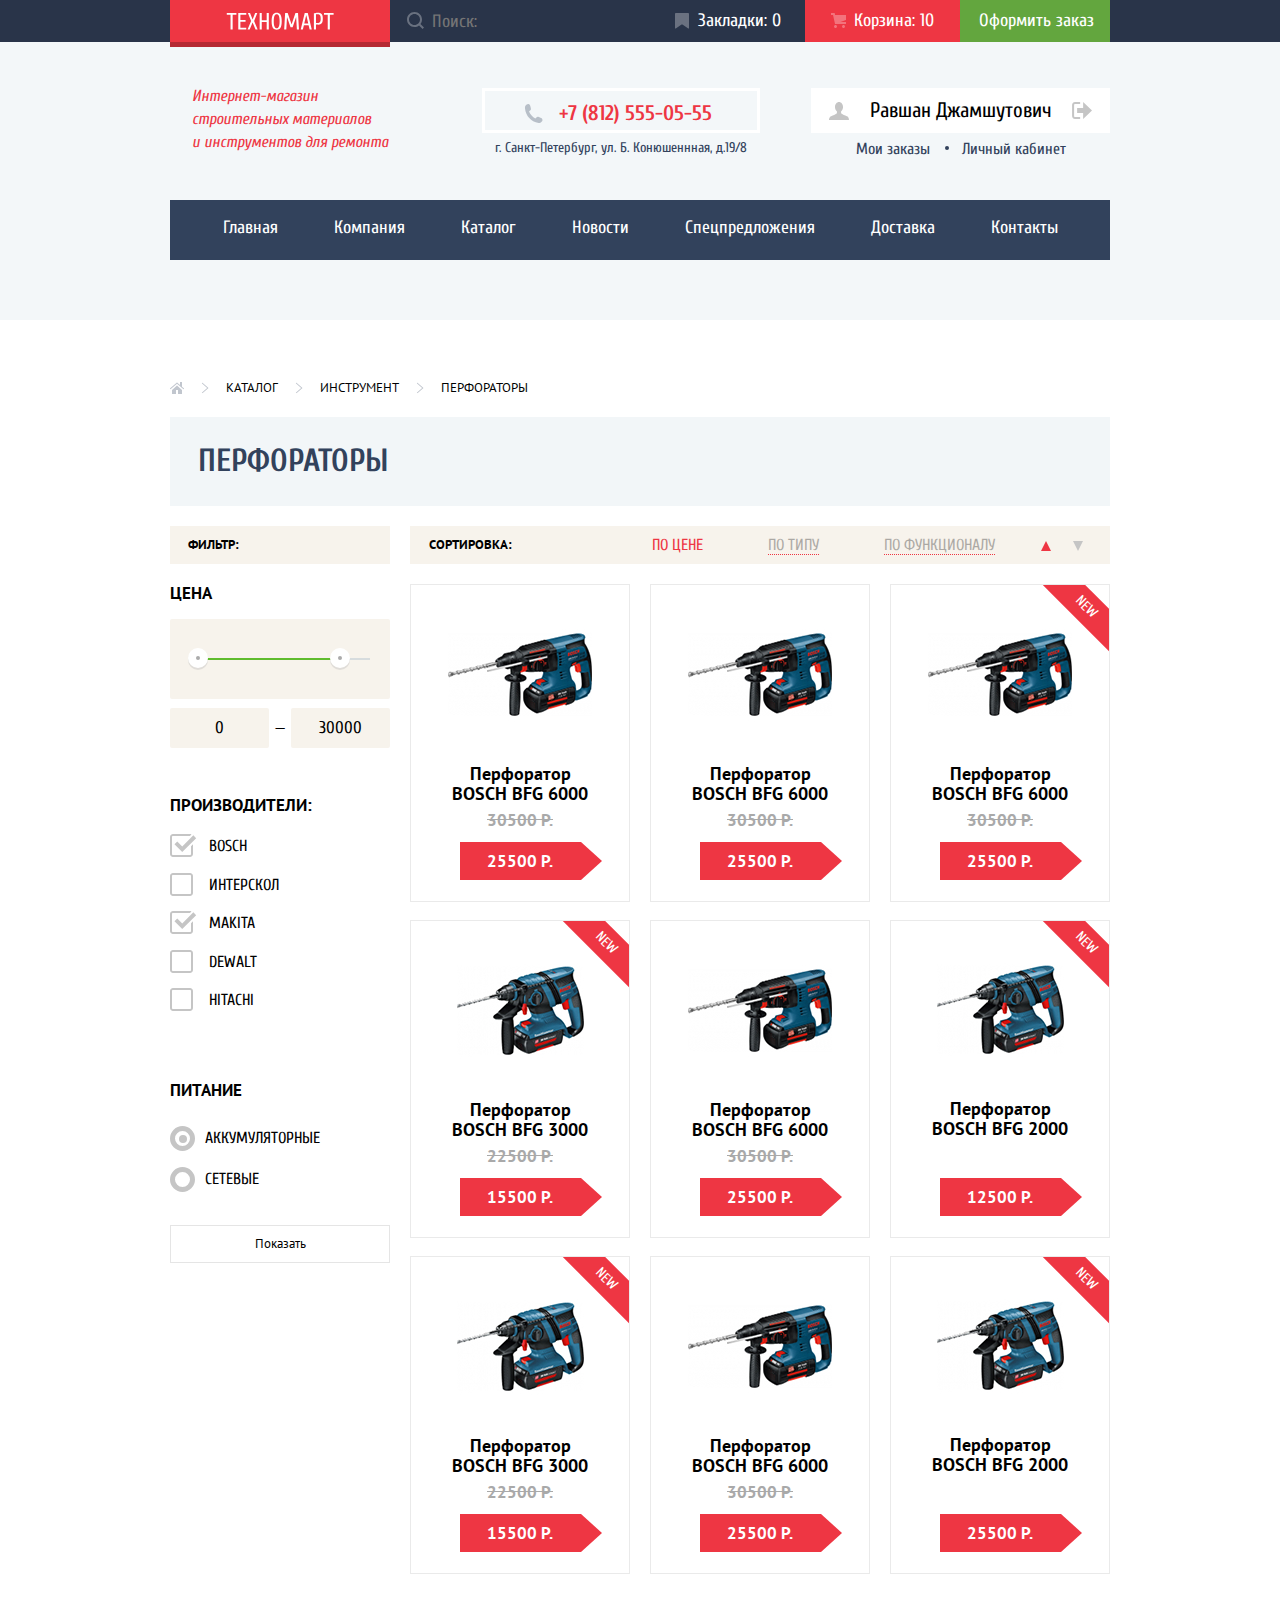
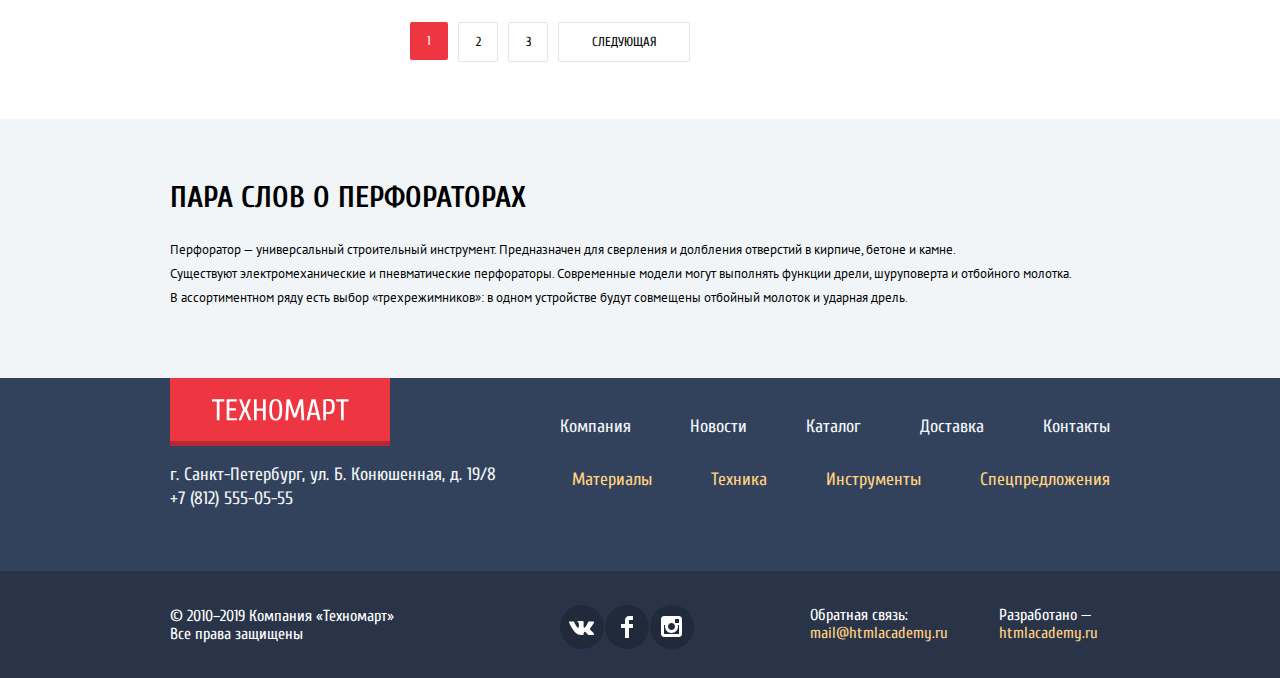
==== catalog.html @ 087ec5ac "added catalog page modals and fixed typoghraphy" ====
<!DOCTYPE html>
<html class="page" lang="ru">

<head>
  <meta charset="utf-8">
  <meta name="viewport" content="width=device-width, initial-scale=1">
  <title>HTML Academy: Техномарт</title>
  <link href="https://fonts.googleapis.com/css2?family=Cuprum:wght@400;700&family=PT+Sans:wght@400;700&display=swap"
    rel="stylesheet">
  <link rel="stylesheet" href="css/normalize.css">
  <link rel="stylesheet" href="css/style.css">
</head>

<body class="page-body">
  <header class="header">
    <div class="header-purchase-bar">
      <div class="container header-menu">
        <h2 class="visually-hidden">Меню покупки</h2>
        <a class="logo header-logo" href="index.html">
          <img class="header-logo-icon" src="img/logo-technomart.svg" width="108" height="18" alt="Логотип">
        </a>
        <form class="search">
          <label for="search-input"> </label>
          <input class="search-input" id="search-input" type="text" placeholder="Поиск:">
          <div class="search-icon">
            <svg width="17" height="17" viewBox="0 0 17 17" fill="none" xmlns="http://www.w3.org/2000/svg">
              <path fill-rule="evenodd" clip-rule="evenodd"
                d="M13.458 12.044L17 15.586L15.586 17L12.044 13.458C10.782 14.421 9.21 15 7.5 15C3.35786 15 0 11.6421 0 7.5C0 3.35786 3.35786 0 7.5 0C11.6421 0 15 3.35786 15 7.5C15.0001 9.14309 14.4581 10.7403 13.458 12.044ZM7.5 2C4.467 2 2 4.467 2 7.5C2.00331 10.5362 4.4638 12.9967 7.5 13C10.532 13 13 10.532 13 7.5C13 4.467 10.532 2 7.5 2Z"
                fill="white" />
            </svg>
          </div>
        </form>
        <ul class="purchase-list">
          <li>
            <a class="button purchase-item favs-button" href="">Закладки: 0</a>
          </li>
          <li>
            <a class="button purchase-item cart-button cart-button-full" href="">Корзина: 10</a>
          </li>
          <li>
            <a class="button purchase-item checkout-button" href="">Оформить заказ</a>
          </li>
        </ul>
      </div>
    </div>
    <div class="container">
      <div class="header-user-menu">
        <p class="header-shop-info">Интернет-магазин строительных материалов и&nbsp;инструментов для ремонта</p>
        <div class="header-contacts">
          <h2 class="visually-hidden">Контакты</h2>
          <a class="button header-phone" href="tel:+78125550555">+7 (812) 555-05-55</a>
          <p class="header-address">г. Санкт-Петербург, ул. Б. Конюшеннная, д.19/8</p>
        </div>
        <div class="user user-in">
          <h2 class="visually-hidden">Личный кабинет</h2>
          <ul class="user-сontrol-panel">
            <li>
              <a class="button user-control-panel-item username" href="">
                <svg class="user-icon" width="20" height="18" viewBox="0 0 20 18" fill="none"
                  xmlns="http://www.w3.org/2000/svg">
                  <path
                    d="M17.881 14.166C15.737 13.431 13.625 12.5 12.674 11.776C12.017 11.275 11.904 10.158 12.157 9.361C13.275 8.458 14.021 6.884 14.021 5.083C14.021 2.276 12.221 0 10 0C7.77902 0 5.97901 2.276 5.97901 5.083C5.97901 6.884 6.72501 8.457 7.84201 9.36C8.09501 10.158 7.98302 11.275 7.32502 11.776C6.37502 12.5 4.26201 13.43 2.11801 14.166C-0.0259852 14.902 1.48343e-05 18 1.48343e-05 18H20C20 18 20.025 14.901 17.881 14.166Z"
                    fill="#C5C5C5" />
                </svg>
                <span>Равшан Джамшутович</span>
              </a>
            </li>
            <li>
              <a class="button user-control-panel-item sign-out-button" href="">
                <svg width="20" height="17" viewBox="0 0 20 17" fill="none" xmlns="http://www.w3.org/2000/svg">
                  <path d="M20 8.5L11.125 0V6H5.125V11H11.125V17L20 8.5Z" fill="#C5C5C5" />
                  <path
                    d="M2.10591 13.952V3.048C2.12391 2.672 2.27691 1.991 3.11591 1.991H8.14291V0H3.11591C0.937914 0 0.111914 1.81 0.0869141 3.027V13.973C0.111914 15.189 0.937914 17 3.11591 17H8.14291V15.01H3.11591C2.27691 15.01 2.12391 14.327 2.10591 13.952Z"
                    fill="#C5C5C5" />
                </svg>
                <span class="visually-hidden">Выйти</span></a>
            </li>
          </ul>
          <ul class="user-nav-list">
            <li class="user-nav-item">
              <a class="button" href="">Мои заказы</a>
            </li>
            <li class="user-nav-item">
              <a class="button" href="">Личный кабинет</a>
            </li>
          </ul>
        </div>
      </div>
      <nav class="nav">
        <h2 class="visually-hidden">Навигация по сайту</h2>
        <ul class="site-nav-list">
          <li>
            <a class="button site-nav-item" href="">Главная</a>
          </li>
          <li>
            <a class="button site-nav-item" href="">Компания</a>
          </li>
          <li>
            <a class="button site-nav-item" href="catalog.html">Каталог</a>
          </li>
          <li>
            <a class="button site-nav-item" href="">Новости</a>
          </li>
          <li>
            <a class="button site-nav-item" href="">Спецпредложения</a>
          </li>
          <li>
            <a class="button site-nav-item" href="">Доставка</a>
          </li>
          <li>
            <a class="button site-nav-item" href="">Контакты</a>
          </li>
        </ul>
      </nav>
    </div>
  </header>
  <main>
    <div class="container catalog-page">
      <ul class="breadcrumbs-list">
        <li class="breadcrumbs-item ">
          <a class="button home-button" href="index.html"><span class="visually-hidden">На главную</span></a>
        </li>
        <li class="breadcrumbs-item">
          <a class="button" href="">Каталог</a>
        </li>
        <li class="breadcrumbs-item">
          <a class="button" href="">Инструмент</a>
        </li>
        <li class="breadcrumbs-item">
          <a class="button" href="">Перфораторы</a>
        </li>
      </ul>
      <div class="heading-box">
        <h1>Перфораторы</h1>
      </div>
      <div class="catalog-container">
        <form class="options filters" action="https://echo.htmlacademy.ru/">
          <h2>Фильтр:</h2>
          <fieldset class="price-filter">
            <legend class="filter-heading">Цена</legend>
            <div class="price-list">
              <div class="price-range">
                <div class="price-scale">
                  <div class="price-scale-bar"></div>
                </div>
                <div class="price-toggle price-min-toggle" tabindex="0"></div>
                <div class="price-toggle price-max-toggle" tabindex="0"></div>
              </div>
              <div class="price-number">
                <input class="price-input" type="text" id="min-price" value="0">
                <label for="min-price"></label>
              </div>
              <span>—</span>
              <div class="price-number">
                <input class="price-input" type="text" id="max-price" value="30000">
                <label for="max-price"></label>
              </div>
            </div>
          </fieldset>
          <fieldset class="brand-filter">
            <legend class="filter-heading">Производители:</legend>
            <ul class="brand-list">
              <li class="brand-item">
                <input class="visually-hidden brand-input" type="checkbox" id="bosch" checked>
                <label for="bosch">Bosch</label>
              </li>
              <li class="brand-item">
                <input class="visually-hidden brand-input" type="checkbox" id="interskol">
                <label for="interskol">Интерскол</label>
              </li>
              <li class="brand-item">
                <input class="visually-hidden brand-input" type="checkbox" id="makita" checked>
                <label for="makita">Makita</label>
              </li>
              <li class="brand-item">
                <input class="visually-hidden brand-input" type="checkbox" id="dewalt">
                <label for="dewalt">Dewalt</label>
              </li>
              <li class="brand-item">
                <input class="visually-hidden brand-input" type="checkbox" id="hitachi">
                <label for="hitachi">Hitachi</label>
              </li>
            </ul>
          </fieldset>
          <fieldset class="power-filter">
            <legend class="filter-heading">Питание</legend>
            <ul class="power-list">
              <li class="power-item">
                <input class="visually-hidden power-input" type="radio" name="power" id="accumulator" checked>
                <label for="accumulator">Аккумуляторные</label>
              </li>
              <li class="power-item">
                <input type="radio" class="visually-hidden power-input" type="radio" name="power" id="net">
                <label for="net">Сетевые</label>
              </li>
            </ul>
          </fieldset>
          <input class="button show-button" type="submit" value="Показать"></button>
        </form>
        <form class="options sorting" action="">
          <h2>Сортировка:</h2>
          <fieldset class="sorting-type">
            <ul class="sorting-type-list">
              <li class="sorting-type-item">
                <input class="visually-hidden sorting-type-input" type="radio" name="sorting-type" id="for-price"
                  checked>
                <label class="sorting-type-label" for="for-price"><span>По цене</span></label>
              </li>
              <li class="sorting-type-item">
                <input class="visually-hidden sorting-type-input" type="radio" name="sorting-type" id="for-type">
                <label class="sorting-type-label" for="for-type"><span>По типу</span></label>
              </li>
              <li class="sorting-type-item">
                <input class="visually-hidden sorting-type-input" type="radio" name="sorting-type" id="for-function">
                <label class="sorting-type-label" for="for-function"><span>По функционалу</span></label>
              </li>
            </ul>
          </fieldset>
          <fieldset class="sorting-range">
            <ul class="sorting-range-list">
              <li class="sorting-range-item">
                <input class="visually-hidden sorting-range-input" type="radio" name="sorting-range" id="ascending"
                  checked>
                <label class="sorting-range-label sorting-range-up" for="ascending"><span class="visually-hidden">По
                    возрастанию</span></label>
              </li>
              <li class="sorting-range-item">
                <input class="visually-hidden sorting-range-input" type="radio" name="sorting-range" id="descending">
                <label class="sorting-range-label sorting-range-down" for="descending"><span class="visually-hidden">По
                    убыванию</span></label>
              </li>
            </ul>
          </fieldset>
        </form>
        <section class="goods">
          <ul class="goods-list col-3">
            <li class="goods-item">
              <img class="good-image" src="img/6000.jpg" width="144" height="128" alt="Перфоратор BOSCH BFG 6000">
              <div class="goods-purchase-options">
                <button class="button purchase-button buy-button">Купить</button>
                <button class="button purchase-button to-favs-button">В закладки</button>
              </div>
              <h3>Перфоратор BOSCH BFG 6000</h3>
              <p class="old-price"> 30500 р. </p>
              <p class="actual-price">25500 р.</p>
            </li>
            <li class="goods-item">
              <img class="good-image" src="img/6000.jpg" width="144" height="128" alt="Перфоратор BOSCH BFG 6000">
              <div class="goods-purchase-options">
                <button class="button purchase-button buy-button">Купить</button>
                <button class="button purchase-button to-favs-button">В закладки</button>
              </div>
              <h3>Перфоратор BOSCH BFG 6000</h3>
              <p class="old-price"> 30500 р. </p>
              <p class="actual-price">25500 р.</p>
            </li>
            <li class="goods-item new">
              <img class="good-image" src="img/6000.jpg" width="144" height="128" alt="Перфоратор BOSCH BFG 6000">
              <div class="goods-purchase-options">
                <button class="button purchase-button buy-button">Купить</button>
                <button class="button purchase-button to-favs-button">В закладки</button>
              </div>
              <h3>Перфоратор BOSCH BFG 6000</h3>
              <p class="old-price"> 30500 р. </p>
              <p class="actual-price">25500 р.</p>
            </li>
            <li class="goods-item new">
              <img class="good-image" src="img/3000.jpg" width="127" height="112" alt="Перфоратор BOSCH BFG 3000">
              <div class="goods-purchase-options">
                <button class="button purchase-button buy-button">Купить</button>
                <button class="button purchase-button to-favs-button">В закладки</button>
              </div>
              <h3>Перфоратор BOSCH BFG 3000</h3>
              <p class="old-price"> 22500 р. </p>
              <p class="actual-price">15500 р.</p>
            </li>
            <li class="goods-item">
              <img class="good-image" src="img/6000.jpg" width="144" height="128" alt="Перфоратор BOSCH BFG 6000">
              <div class="goods-purchase-options">
                <button class="button purchase-button buy-button">Купить</button>
                <button class="button purchase-button to-favs-button">В закладки</button>
              </div>
              <h3>Перфоратор BOSCH BFG 6000</h3>
              <p class="old-price"> 30500 р. </p>
              <p class="actual-price">25500 р.</p>
            </li>
            <li class="goods-item new">
              <img class="good-image" src="img/2000.jpg" width="127" height="112" alt="Перфоратор BOSCH BFG 2000">
              <div class="goods-purchase-options">
                <button class="button purchase-button buy-button">Купить</button>
                <button class="button purchase-button to-favs-button">В закладки</button>
              </div>
              <h3>Перфоратор BOSCH BFG 2000</h3>
              <p class="actual-price">12500 р.</p>
            </li>
            <li class="goods-item new">
              <img class="good-image" src="img/3000.jpg" width="127" height="112" alt="Перфоратор BOSCH BFG 3000">
              <div class="goods-purchase-options">
                <button class="button purchase-button buy-button">Купить</button>
                <button class="button purchase-button to-favs-button">В закладки</button>
              </div>
              <h3>Перфоратор BOSCH BFG 3000</h3>
              <p class="old-price"> 22500 р. </p>
              <p class="actual-price">15500 р.</p>
            </li>
            <li class="goods-item">
              <img class="good-image" src="img/6000.jpg" width="144" height="128" alt="Перфоратор BOSCH BFG 6000">
              <div class="goods-purchase-options">
                <button class="button purchase-button buy-button">Купить</button>
                <button class="button purchase-button to-favs-button">В закладки</button>
              </div>
              <h3>Перфоратор BOSCH BFG 6000</h3>
              <p class="old-price"> 30500 р. </p>
              <p class="actual-price">25500 р.</p>
            </li>
            <li class="goods-item new">
              <img class="good-image" src="img/2000.jpg" width="127" height="112" alt="Перфоратор BOSCH BFG 2000">
              <div class="goods-purchase-options">
                <button class="button purchase-button buy-button">Купить</button>
                <button class="button purchase-button to-favs-button">В закладки</button>
              </div>
              <h3>Перфоратор BOSCH BFG 2000</h3>
              <p class="actual-price">25500 р.</p>
            </li>
          </ul>
        </section>
        <div class="pagination">
          <a class="button pagination-item pagination-item-current" href="catalog.html"> 1 </a>
          <a class="button pagination-item" href=""> 2 </a>
          <a class="button pagination-item" href=""> 3 </a>
          <a class="button pagination-item" href=""> Cледующая </a>
        </div>
      </div>
    </div>
    <article class="perforators-info-container">
      <div class="container perforators-info">
        <h2 class="section-heading">ПАРА СЛОВ О ПЕРФОРАТОРАХ</h2>
        <div class="perforators-info-text-container">
          <p class="section-text">Перфоратор — универсальный строительный инструмент. Предназначен для сверления и
            долбления отверстий в кирпиче, бетоне и камне.</p>
          <p class="section-text">Существуют электромеханические и пневматические перфораторы. Современные модели
            могут выполнять функции дрели, шуруповерта и отбойного молотка. </p>
          <p class="section-text"> В ассортиментном ряду есть выбор «трехрежимников»: в одном устройстве будут совмещены
            отбойный молоток и ударная дрель.</p>
        </div>
      </div>
    </article>
  </main>
  <footer class="footer">
    <div class="container footer-menu">
      <div class="footer-menu-row">
        <a class="logo footer-logo" href="index.html">
          <img class="footer-logo-icon" src="img/logo-technomart.svg" width="138" height="23" alt="Логотип">
        </a>
        <h2 class="visually-hidden">Навигация по сайту</h2>
        <ul class="footer-nav-list footer-site-nav-list">
          <li>
            <a class="button footer-nav-item footer-site-nav-item" href="">Компания</a>
          </li>
          <li>
            <a class="button footer-nav-item footer-site-nav-item" href="">Новости</a>
          </li>
          <li>
            <a class="button footer-nav-item footer-site-nav-item" href="catalog.html">Каталог</a>
          </li>
          <li>
            <a class="button footer-nav-item footer-site-nav-item" href="">Доставка</a>
          </li>
          <li>
            <a class="button footer-nav-item footer-site-nav-item" href="">Контакты</a>
          </li>
        </ul>
      </div>
      <div class="footer-menu-row">
        <div class="footer-contacts">
          <p>г. Санкт-Петербург, ул. Б. Конюшенная, д. 19/8 </p>
          <p>+7 (812) 555-05-55</p>
        </div>
        <h2 class="visually-hidden">Навигация по товарам и услугам</h2>
        <ul class="footer-nav-list footer-goods-nav-list">
          <li>
            <a class="button footer-nav-item footer-goods-nav-item" href="">Материалы</a>
          </li>
          <li>
            <a class="button footer-nav-item footer-goods-nav-item" href="">Техника</a>
          </li>
          <li>
            <a class="button footer-nav-item footer-goods-nav-item" href="">Инструменты</a>
          </li>
          <li>
            <a class="button footer-nav-item footer-goods-nav-item" href="">Спецпредложения</a>
          </li>
        </ul>
      </div>
    </div>
    <div class="footer-bar">
      <div class="container col-3">
        <h2 class="visually-hidden">Ссылки на соц. сети и разработчика</h2>
        <h3 class="visually-hidden">Копирайт</h3>
        <p class="copyright-rights">© 2010–2019 Компания «Техномарт» Все права защищены</p>
        <h3 class="visually-hidden">Социальные сети</h3>
        <ul class="footer-socials-list">
          <li>
            <a class="button footer-socials-item vk" href=""><span class="visually-hidden">ВКонтакте</span></a>
          </li>
          <li>
            <a class="button footer-socials-item fb" href=""><span class="visually-hidden">Фейсбук</span></a>
          </li>
          <li>
            <a class="button footer-socials-item ig" href=""><span class="visually-hidden">Инстаграм</span></a>
          </li>
        </ul>
        <h2 class="visually-hidden">Информация о разработчике</h2>
        <ul class="developer-list">
          <li class="developer-item developer-mail">
            <h3>Обратная связь:</h3>
            <a href="mailto:mail@htmlacademy.ru">mail@htmlacademy.ru</a>
          </li>
          <li class="developer-item developer-site">
            <h3>Разработано —</h3>
            <a href="htmlacademy.ru">htmlacademy.ru</a>
          </li>
        </ul>
      </div>
    </div>
  </footer>
  <section class="modal modal-cart">
    <p>Товар добавлен в корзину!</p>
    <div class="modal-buttons">
      <a class="button modal-cart-button modal-checkout-button" href="">Оформить заказ</a>
      <a class="button modal-cart-button modal-continue-button" href="">Продолжить покупки</a>
    </div>
    <button class="close-button"><span class="visually-hidden">Закрыть</span></button>
  </section>
</body>

</html>
---- css/style.css ----
:root {
  --basic-black: #000000;
  --basic-white: #ffffff;
  --special-white: #f1f5f7;
  --extra-light-white: #f3f7f9;
  --light-yellow: #ffd180;
  --basic-grey: #a9a9a9;
  --dark-grey: #32425c;
  --basic-orange: #ee3643;
  --basic-background: #f1f5f7;
  --transparent-light-yellow: rgba(255, 209, 128, 0.5);
  --transparent-white: rgba(255, 255, 255, 0.3);
  --extra-transparent-white: rgba(255, 255, 255, 0.5);
  --transparent-black: rgba(0, 0, 0, 0.25);
  --extra-transparent-black: rgba(0, 0, 0, 0.5);
}

body {
  margin: 0;
  padding: 0;
  font-family: "Cuprum", sans-serif;
}

a {
  text-decoration: none;
}

img {
  max-width: 100%;
  height: auto;
}

.button {
  font: inherit;
  color: inherit;
}

.section-heading {
  font-size: 30px;
  line-height: 30px;
  margin: 0;
  padding: 0;
  text-transform: uppercase;
}

.section-text {
  font-family: "PT Sans", sans-serif;
  font-size: 13px;
  line-height: 24px;
  color: var(--basic-black);
  margin: 0;
  padding: 0;
}

.visually-hidden {
  position: absolute !important;
  clip: rect(1px 1px 1px 1px);
  /* IE6, IE7 */
  clip: rect(1px, 1px, 1px, 1px);
  padding: 0 !important;
  border: 0 !important;
  height: 1px !important;
  width: 1px !important;
  overflow: hidden;
}

.page {
  height: 100%;
}

.page-body {
  min-height: 100%;
  display: grid;
  grid-template-rows: auto 1fr auto;
}

.container {
  width: 940px;
  margin: 0 auto;
}

.col-3 {
  display: grid;
  grid-template-columns: 1fr 1fr 1fr;
  column-gap: 20px;
}

.goods .col-3 {
  row-gap: 18px;
}

.goods-nav .col-3 {
  row-gap: 20px;
}

.col-4 {
  display: grid;
  grid-template-columns: repeat(4, 1fr);
  column-gap: 20px;
  row-gap: 20px;
}

.more-details-button {
  background: #ee3643;
  font-size: 14px;
  line-height: 18px;
  color: var(--basic-white);
  display: block;
  width: 192px;
  height: 38px;
  text-align: center;
  padding: 11px 0 9px 0;
  box-sizing: border-box;
  text-transform: uppercase;
}

.more-details-button:hover {
  background: #ca2c37;
}

.more-details-button:active {
  background: #ba2732;
}

.header {
  background: #F3F7F9;
  display: grid;
  grid-template-rows: auto auto 1fr;
  height: 320px;
  margin-bottom: 59px;
}

.header-purchase-bar {
  background: #293449;
  height: 42px;
  margin-bottom: 46px;
}

.header-menu {
  display: flex;
  justify-content: flex-start;
  align-items: flex-start;
  height: 100%;
}

.logo {
  background: #ee3643;
  position: relative;
  margin: 0;
  padding: 0;
  width: 220px;
  display: flex;
  justify-content: center;
  align-items: center;
}

.logo::after {
  content: "";
  position: absolute;
  width: 220px;
  height: 5px;
  top: 100%;
  left: 0;
  background: #ee3643;
  box-shadow: inset 0px -5px 0px rgba(0, 0, 0, 0.24);
}

.logo:active {
  background: #ba2732;
}

.header-logo {
  height: 100%;  
}

.search {
  height: 100%;
  flex-grow: 1;
  display: flex;
  justify-content: flex-start;
  align-items: center;
  position: relative;
}

.search-input {
  width: 100%;
  height: 100%;
  border: none;
  background: transparent;
  margin: 0;
  padding: 0 0 0 42px;
  font-size: 18px;
  line-height: 24px;
  color: var(--basic-white);
}

.search-icon {
  position: absolute;
  top: 12px;
  left: 17px;
}

.search-icon path {
  opacity: 0.3;
}

.search-input:hover + .search-icon path {
  opacity: 1;
}

.search-input:focus {
  outline: none;
  background-color: var(--basic-white);
  color: var(--basic-black);
}

.search-input:focus + .search-icon path {
  opacity: 1;
  fill: #ee3643;
  filter: drop-shadow(0px 4px 4px rgba(0, 0, 0, 0.25));
}

.purchase-list {
  margin: 0;
  padding: 0;
  list-style: none;
  display: flex;
  justify-content: flex-start;
  align-items: flex-start;
  flex-wrap: wrap;
}

.purchase-item {
  font-size: 18px;
  line-height: 24px;
  color: var(--basic-white);
  display: block;
}

.favs-button {
  position: relative;
  padding: 9px 24px 9px 43px;
}

.favs-button::before {
  content: "";
  position: absolute;
  top: 13px;
  left: 20px;
  width: 14px;
  height: 16px;
  background-image: url("../img/icon-bookmark.svg");
  opacity: 0.3;
}

.cart-button {
  position: relative;
  padding: 9px 26px 9px 49px;
}

.cart-button-full {
  background-color: #ee3643;
}

.cart-button::before {
  content: "";
  position: absolute;
  top: 13px;
  left: 26px;
  width: 15px;
  height: 15px;
  background-image: url("../img/icon-cart.svg");
  opacity: 0.3;
}

.checkout-button {
  background: #63a63e;
  padding: 9px 16px 9px 19px;
}

.favs-button:hover::before,
.cart-button:hover::before {
  opacity: 1;
}

.purchase-item:active {
  color: var(--extra-transparent-white);
  background: #161D29;
}

.favs-button:active::before,
.cart-button:active::before {
  opacity: 0.3;
}

.checkout-button:active {
  background: #63A63E;
}

.header-user-menu {
  display: flex;
  justify-content: flex-end;
  align-items: flex-start;
  flex-wrap: wrap;
  margin-bottom: 40px;
}

.header-shop-info {
  font-style: italic;
  font-size: 16px;
  line-height: 23px;
  color: var(--basic-orange);
  width: 197px;
  margin: -3.5px 93px 0 0;
  padding: 0;
}

.header-phone {
  background: transparent;
  border: 3px solid #ffffff;
  box-sizing: border-box;
  font-weight: bold;
  font-size: 21px;
  line-height: 30px;
  color: var(--basic-orange);  
  height: 45px;
  padding: 7px 45px 8px 74px;
  display: block;
  margin-bottom: 3px;
  position: relative;
}

.header-phone::before {
  content: "";
  position: absolute;
  top: 13px;
  left: 39px;
  width: 19px;
  height: 19px;
  background-image: url("../img/icon-phone.svg")
}

.header-address {
  font-size: 14px;
  line-height: 24px;
  color: var(--dark-grey);
  text-align: center;
  margin: 0;
  padding: 0;
}

.user {
  margin-left: 69px;
  display: flex;
  flex-direction: column;
  justify-content: flex-start;
  align-items: center;
}

.login-list {
  margin: 0;
  padding: 0;
  list-style: none;
  display: flex;
  justify-content: flex-end;
  align-items: flex-start;
  flex-wrap: wrap;
}

.login-list li {
  margin-right: 10px;
}

.login-list li:last-child {
  margin-right: 0;
}

.login-item {
  background-color: var(--basic-white);
  font-size: 21px;
  line-height: 21px;
  color: var(--basic-black);
  height: 45px;
  display: flex; 
  justify-content: center;
  align-items: center;
}

.login-item:hover {
  color: #ee3643;
}

.login-item:active {
  color: #c5c5c5;
}

.sign-in-button {
  width: 121px;
}

.sign-in-button span {
  margin-left: 6px;
}

.sign-in-button:hover path {
  fill: #3D546F;
}

.sign-in-button:active path {
  fill: #C5C5C5;
}

.join-button {
  width: 150px;
}

.user-in {
  margin-left: 51px;
}

.user-сontrol-panel {
  list-style: none;
  margin: 0 0 7px;
  padding: 0;
  width: 299px;
  height: 45px;
  background-color: var(--basic-white);
  display: flex;
  justify-content: center;
  align-items: center;
  flex-wrap: wrap;
}

.user-control-panel-item {
  font-size: 21px;
  line-height: 21px;
  color: var(--basic-black);
  display: flex;
  justify-content: center;
  align-items: center;
  flex-wrap: wrap;
}

.user-control-panel-item:active {
  color: #c5c5c5;
}

.username span {
  margin-left: 21px;
}

.username:hover path {
  fill: #3D546F;
}

.username:active path {
  fill: #C5C5C5;
}

.sign-out-button {
  margin-left: 20px;
}

.sign-out-button:hover path {
  fill: #3D546F;
}

.sign-out-button:active path {
  fill: #C5C5C5;
}

.user-nav-list {
  margin: 0;
  padding: 0;
  list-style: none;
  display: flex;
  justify-content: center;
  align-items: center;
  flex-wrap: wrap;
}

.user-nav-item {
  font-size: 16px;
  line-height: 18px;
  color: var(--dark-grey);
  position: relative;
}

.user-nav-item {
  padding: 0 15px 0 17px; 
}

.user-nav-item:first-child {
  padding-left: 0;
}

.user-nav-item:last-child {
  padding-right: 0;
}

.user-nav-item + .user-nav-item::after {
  content: "";
  position: absolute;
  width: 4px;
  height: 4px;
  top: 6px;
  left: 0px;
  background: linear-gradient(0deg, #32425C, #32425C), #FFFFFF;
  border-radius: 50%;
}

.user-nav-item + .user-nav-item:hover::after {
  background: #EE3643;
}

.user-nav-item + .user-nav-item:active::after {
  background: #c5c5c5;
}

.user-nav-item:hover {
  color: #ee3643;
}

.user-nav-item:active {
  color: #c5c5c5;
}

.site-nav-list {
  list-style: none;
  background: #32425c;
  display: flex;
  justify-content: center;
  align-items: flex-start;  
  flex-wrap: wrap;
  margin: 0;
  padding: 0;
}

.site-nav-item {
  font-size: 18px;
  line-height: 24px;
  color: var(--basic-white);
  display: block;
  padding: 16px 28px 20px 28px;  
}

.site-nav-item:hover {
  background: #293449;
}

.site-nav-item:active {
  background: #1d2739;
  color: var(--extra-transparent-white);
}

.goods-nav {
  margin-bottom: 59px;
}

.goods-nav-list {
  margin: 0;
  padding: 0;
  list-style: none;
}

.goods-nav-item {
  font-size: 14px;
  line-height: 18px;
  color: var(--basic-white);
  width: 300px;
  height: 123px;
  position: relative;
}

.goods-nav-item h3 {
  font-weight: bold;
  font-size: 24px;
  line-height: 30px;
  margin: 0;
  padding: 0;
  position: absolute;
  top: 20px;
  left: 22px;
}

.goods-nav-more-details {
  background-color: var(--transparent-white);
  font-size: 14px;
  line-height: 18px;
  color: var(--basic-white);
  display: block;
  position: absolute;
  bottom: 22px;
  left: 22px;
  width: 135px;
  text-align: center;
  padding: 10px 0;
  text-transform: uppercase;
}

.goods-nav-more-details:hover {
  background-color: rgba(197, 197, 197, 0.3);
}

.goods-nav-more-details:active {
  background: rgba(169, 169, 169, 0.3);
}

.materials-item {
  background: #ffbf47;
  position: relative;
}

.materials-item::after {
  content: "";
  position: absolute;
  top: 31px;
  right: 43px;
  width: 44px;
  height: 65px;
  background-image: url("../img/materials.svg")
}

.tools-item {
  background: #3bbce3;
}

.tools-item::after {
  content: "";
  position: absolute;
  top: 34px;
  right: 31px;
  width: 75px;
  height: 61px;
  background-image: url("../img/tools.svg")
}

.tech-item {
  background: #dc91d8;
}

.tech-item::after {
  content: "";
  position: absolute;
  top: 31px;
  right: 31px;
  width: 78px;
  height: 62px;
  background-image: url("../img/tech.svg")
}

.sales-item {
  background: #8ed78f;
}

.sales-item::after {
  content: "";
  position: absolute;
  top: 26px;
  right: 45px;
  width: 59px;
  height: 72px;
  background-image: url("../img/sales.svg")
}

.shipping-item {
  background: #ffc047;
}

.shipping-item::after {
  content: "";
  position: absolute;
  top: 32px;
  right: 31px;
  width: 78px;
  height: 63px;
  background-image: url("../img/shipping.svg")
}

.special-offers {
  grid-row: 2 / 4;
  grid-column: 1 / 3;
  display: grid;
  grid-template-columns: 3fr 2fr 3fr;
  grid-template-rows: 104px 1fr 65px;
  position: relative;
}

.special-offers-slider {
  list-style: none;
  margin: 0;
  padding: 0;
  grid-column: 1 / 4;
  grid-row: 1 / 4;
}

.special-offers-button {
  background-image: url("../img/slider-control.svg");
  background-color: transparent;
  border: none;
  position: absolute;
  width: 21px;
  height: 39px;
}

.special-offers-button-back {
  grid-column: 1 / 2;
  grid-row: 2 / 3;
  top: 19px;
  left: 25px;
}

.special-offers-button-next {
  grid-column: 3 / 4;
  grid-row: 2 / 3;
  top: 18px;
  right: 21px;
  transform: rotate(180deg);
}

.open-catalog-button {
  grid-column: 1 / 2;
  grid-row: 3 / 4;
  position: absolute;
  left: 24px;
}

.slider-indicators-list {
  grid-column: 2 / 4;
  grid-row: 3 / 4;
  display: flex;
  justify-content: flex-start;
  align-items: flex-start;
  margin: 19px 0 0 55px;
  padding: 0;
  list-style: none;
}

.slider-indicator + .slider-indicator {
  margin-left: 10px;
}

.slider-indicator-input + label {
  position: relative;
  display: block;
  cursor: pointer;
  user-select: none;
  padding-left: 10px;
}

.slider-indicator-input + label::before {
  content: "";
  position: absolute;
  width: 10px;
  height: 10px;
  top: 0;
  left: 0;
  background-color: var(--basic-white);
  border-radius: 50%;
}

.slider-indicator-input:checked + label::after {
  content: "";
  position: absolute;
  width: 6px;
  height: 6px;
  top: 2px;
  left: 2px;
  background-color: #EE3643;
  border-radius: 50%;
}

.special-offers-slide {
  display: none;
}

.special-offers-slide-current {
  display: grid;
  grid-template-columns: repeat(2, 1fr);
  grid-template-rows: 104px 1fr;
}

.special-offer-title {
  grid-column: 1 / 2;
  grid-row: 1 / 2;
  z-index: 2;
  padding: 23px 0 0 24px;
}

.special-offer-title h4 {
  font-weight: bold;
  font-size: 36px;
  line-height: 36px;
  color: var(--basic-white);
  margin: 0 0 5px;
  padding: 0;
  text-transform: uppercase;
}

.special-offer-title p {
  font-size: 18px;
  line-height: 24px;
  color: var(--basic-white);
  margin: 0;
  padding: 0;
}

.special-offer-image {
  grid-column: 1 / 3;
  grid-row: 1 / 3;
}

.goods {
  margin-bottom: 70px;
}

.catalog-container .goods {
  margin-bottom: 28px;
}

.heading-box {
  background: #f9f5f0;
  display: flex;
  justify-content: space-between;
  align-items: center;
  height: 89px;
  padding: 0 14px 0 28px;
  margin-bottom: 20px;
  color: var(--dark-grey);
  text-transform: uppercase;
}

.brands .heading-box {
  padding-right: 19px;
}

.catalog-page .heading-box {
  background: #F2F6F8;
}

.goods-list {
  margin: 0;
  padding: 0;
  list-style: none;
}

.goods-item {
  width: 220px;
  height: 318px;
  display: flex;
  flex-direction: column;
  justify-content: flex-start;
  align-items: center;
  background: #ffffff;
  border: 1px solid #eaeaea;
  box-sizing: border-box;
  font-family: "PT Sans", sans-serif;
  font-weight: bold;
  position: relative;
}

.good-image {
  margin: auto;
}

.goods-item h3 {
  font-size: 18px;
  line-height: 20px;
  color: var(--basic-black);
  margin: 0;
  padding: 0;
  text-align: center;
  width: 157px;
}

.old-price {
  font-size: 17px;
  line-height: 18px;
  color: var(--basic-grey);
  text-decoration: line-through;
  margin: 7px 0 0;
  padding: 0;
  text-transform: uppercase;
}

.actual-price {
  background: #ee3643;
  font-size: 17px;
  line-height: 18px;
  color: var(--basic-white);
  width: 121px;
  height: 38px;  
  text-align: center;
  margin: 39px 0 21px; 
  padding: 10px 0;
  box-sizing: border-box;
  position: relative;
  text-transform: uppercase;
}

.actual-price::after {
  content: "";
  position: absolute;
  top: 0;
  left: 121px;
  border: 19px solid transparent;
  border-left: 21px solid #ee3643;
}

.old-price + .actual-price {
  margin-top: 13px;
}

.goods-purchase-options {
  margin-top: 38px;
  margin-bottom: auto;
  padding: 0;
  list-style: none;
  display: none;
}

.new {
  position: relative;
  overflow: hidden;
}

.new::after {
  content: "new";
  position: absolute;
  width: 100px;
  height: 30px;
  top: 7px;
  right: -27px;
  font-size: 14px;
  line-height: 18px;
  display: flex;
  justify-content: center;
  align-items: center;
  text-transform: uppercase;  
  transform: rotate(45deg);
  color: var(--basic-white);
  font-family: "Cuprum", sans-serif;
  font-weight: normal;
  background: #EE3643;
}

.goods-item:hover .good-image {
  display: none;
}

.goods-item:hover {
  filter: drop-shadow(0px 4px 20px rgba(0, 0, 0, 0.15));
}

.goods-item:hover .goods-purchase-options {
  display: flex;
  flex-direction: column;
  justify-content: flex-start;
  align-items: center;
}

.purchase-button {
  width: 135px;
  height: 38px;
  font-size: 14px;
  line-height: 18px;
  cursor: pointer;
  text-transform: uppercase;
  border-radius: 2px;
}

.buy-button {
  background: #63a63e;
  box-shadow: inset 0px -3px 0px #367315;
  color: var(--basic-white);
  margin-bottom: 10px;
  border: none;
}

.buy-button:hover {
  background: #5fbb2d;
}

.buy-button:active {
  outline: none;
  background: #518534;
}

.to-favs-button {
  background: #ffffff;
  border: 3px solid #63A63E;
  box-sizing: border-box;
  border-radius: 2px;
  border-color: #5fbb2d;
  color: var(--dark-grey);
}

.to-favs-button:hover {
  border: 3px solid #32425c;
}

.to-favs-button:active {
  outline: none;
  opacity: 0.5;
}

.brands {
  margin-bottom: 70px;
}

.brands-list {
  margin: 0;
  padding: 0;
  list-style: none;
}

.brands-item {
  background: #ffffff;
  border: 1px solid #eaeaea;
  box-sizing: border-box;
  width: 220px;
  height: 145px;
}

.brands-item:hover {
  filter: drop-shadow(0px 4px 20px rgba(0, 0, 0, 0.15));
}

.brands-item:active {
  opacity: 0.5;
  filter: drop-shadow(0px 4px 20px rgba(0, 0, 0, 0.15));
}

.brands-item a {
  display: flex;
  justify-content: center;
  align-items: center;
  width: 100%;
  height: 100%;
}

.brands-image {
  margin: auto;
}

.services {
  background: #f1f5f7;
  margin-bottom: 70px;
  display: flex;
}

.services-container .section-heading {
  display: flex;
  flex-direction: column;
  justify-content: flex-start;
  align-items: flex-start;
  color: var(--basic-black);
  margin: 64px 0 25px;
}

.services-container .section-text {
  margin-bottom: 21px;
  width: 400px;  
}

.services-list-container {
  display: grid;
  grid-template-columns: 1fr 2fr;
  column-gap: 20px;
}

.services-list {
  margin: 49px 0 99px 0;
  padding: 0;
  list-style: none;
  display: flex;
  flex-direction: column;
  justify-content: flex-start;
  align-items: flex-start;
  position: relative;
}

.services-list::after {
  content: "";
  position: absolute;
  width: 10px;
  height: 279px;
  top: -49px;
  left: 230px;
  background-image: url("../img/service-line.png")
}

.services-item {
  font-weight: bold;
  font-size: 21px;
  line-height: 30px;
  color: var(--basic-white);
  background: #32425c;
  box-shadow: 0px 1px 0px #293449, inset 0px 1px 0px #405069;
  border: none;
  display: block;
  width: 240px;
  height: 61px;
  text-align: left;
  padding: 13.5px 0 17.5px 22px;
  box-sizing: border-box;
}

.services-item:hover {
  background: #293449;
  box-shadow: 0px 1px 0px #293449,
  inset 0px 1px 0px #405069;
  cursor: pointer;
}

.services-item-current {
  background: #ffffff;
  box-shadow: 0px 1px 0px #ffffff;
  color: #32425c;
}

.services-item-current:hover {
  background: #ffffff;
  box-shadow: 0px 1px 0px #ffffff;
  cursor: default;
}

.services-info-list {
  list-style: none;
  margin: 0;
  padding: 0;
}

.services-info-item {
  display: flex;
  flex-direction: column;
  justify-content: flex-start;
  align-items: flex-start;
  position: relative;
}

.services-info-item .section-heading {
  margin: 46px 0 30px;
  padding: 0;
  color: #32425C;
}

.services-info-item .section-text {
  margin: 0;
  padding: 0;
  width: 300px;
}

.services-info-item::after {
  content: "";
  position: absolute;
  width: 468px;
  height: 261px;
  top: 68px;
  right: 0;
  background-image: url("../img/shipping.png")
}

.shop-info-container {
  display: grid;
  grid-template-columns: 1fr 1fr;
  column-gap: 20px;
  margin-bottom: 70px;
}

.shop-info {
  display: flex;
  flex-direction: column;
  justify-content: flex-start;
  align-items: flex-start;
  position: relative;
}

.shop-info .section-heading {
  color: var(--basic-black);
  margin-bottom: 24px;
}

.shop-info-text-container {
  margin-bottom: 1px;
}

.shop-info-text-container .section-text + .section-text {
  margin-top: 30px;
}

.shipping-partners-list {
  margin: 0 0 20px;
  padding: 0;
  list-style: none;
}

.shipping-partners-item {
  font-size: 18px;
  line-height: 24px;
  color: var(--basic-black);
  padding-left: 37px;
  margin-bottom: 12px;
  position: relative; 
}

.shipping-partners-item:last-child {
  margin-bottom: 0;
}

.shipping-partners-item::before {
  content: "";
  position: absolute;
  width: 25px;
  height: 2px;
  top: 12px;
  left: 0;
  background-image: url("../img/line-marker.svg");
  background-repeat: no-repeat;
}

.shop-info .more-details-button {
width: 220px;
}

.contacts {
  justify-self: end;
  display: flex;
  flex-direction: column;
  justify-content: flex-start;
  align-items: flex-start;
}

.contacts .section-heading {
  color: var(--basic-black);
  margin-bottom: 24px;
}

.contacts .section-text {
  width: 180px;
  margin-bottom: 32px;
}

.map {
  width: 300px;
  height: 158px;
  margin-bottom: 25px;
}

.contacts .more-details-button {
  width: 100%;
}

.footer {
  background: #32425c;
  height: 300px;
  display: grid;
  grid-template-rows: 1fr 107px;
}

.footer-menu-row {
  display: flex;
  justify-content: space-between;
  align-content: flex-start;  
}

.footer-menu-row + .footer-menu-row {
  margin-top: 22px;
}

.footer-logo {
  height: 63px;
}

.footer-contacts p {
  font-size: 18px;
  line-height: 24px;
  color: var(--special-white);
  margin: 0;
  padding: 0;
}

.footer-nav-list {
  margin: 0;
  padding: 0;
  list-style: none;
  display: flex;
  justify-content: flex-end;
  align-items: flex-start;
  flex-wrap: wrap; 
}

.footer-site-nav-list {
  margin-top: 37px;
}

.footer-goods-nav-list {
  margin-top: 5px;
}

.footer-nav-item {
  margin-left: 59px;
  font-size: 18px;
  line-height: 24px;
  display: block;
}

.footer-site-nav-item {
  color: var(--special-white);
}

.footer-goods-nav-item {
  color: var(--light-yellow);
}

.footer-nav-item:hover {
  text-decoration: underline;
}

.footer-site-nav-item:active {
  color: var(--extra-transparent-white);
  text-decoration: none;
}

.footer-goods-nav-item:active {
  color: var(--transparent-light-yellow);
  text-decoration: none;
}

.footer-bar {
  background: #293449;
  color: var(--basic-white);
}

.footer-bar .col-3 {
  height: 107px;
}

.copyright-rights {
  margin: 0;
  padding: 0;
  width: 227px;
  font-size: 16px;
  line-height: 18px;
  align-self: center;
}

.footer-socials-list {
  margin: 34px 0 0 70px;
  padding: 0;
  list-style: none;
  display: flex;
  justify-content: flex-start;
  align-items: flex-start;
  flex-wrap: wrap;
}

.footer-socials-item {
  background: #212a3a;
  margin-right: 1px;
  display: block;
  width: 44px;
  height: 44px;
  border-radius: 50%;
  position: relative;
}

.vk::after {
  content: "";
  position: absolute;
  width: 26px;
  height: 15px;
  top: 15px;
  left: 9px;
  background-image: url("../img/icon-vk.svg");
  background-repeat: no-repeat;
}

.fb::after {
  content: "";
  position: absolute;
  width: 12px;
  height: 22px;
  top: 11px;
  left: 16px;
  background-image: url("../img/icon-fb.svg");
  background-repeat: no-repeat;
}

.ig::after {
  content: "";
  position: absolute;
  width: 21px;
  height: 21px;
  top: 11px;
  left: 11px;
  background-image: url("../img/icon-ig.svg");
  background-repeat: no-repeat;
}

.footer-socials-item:hover,
.footer-socials-item:active {
  background: #ee3643;
}

.developer-list {
  margin: 0;
  padding: 0;
  list-style: none;
  align-self: center;
  display: flex;
  justify-content: flex-start;
  align-items: flex-start;
  flex-wrap: wrap;
}

.developer-mail {
  margin-right: 51px;
}

.developer-item h3 {
  font-weight: normal;
  font-size: 16px;
  line-height: 18px;
  color: var(--basic-white);
  margin: 0;
  padding: 0;
}

.developer-item a {
  font-size: 16px;
  line-height: 18px;
  color: var(--light-yellow);
}

.developer-item a:hover {
  text-decoration: underline;
}

.developer-item a:active {
  text-decoration: none;
  color: #ba2732;
}

/* catalog */

.breadcrumbs-list {
  margin: 0 0 20px;
  padding: 0;
  list-style: none;
  display: flex;
  justify-content: flex-start;
  align-items: flex-start;
  flex-wrap: wrap;
}

.breadcrumbs-item {
  font-family: "PT Sans", sans-serif;
  font-size: 13px;
  line-height: 18px;
  color: var(--basic-black);
  padding: 0 17px 0 25px;
  position: relative;
  text-transform: uppercase;
}

.breadcrumbs-item:first-child {
  padding: 0 31px 0 0;
}

.breadcrumbs-item:last-child {
  padding-right: 0;
}

.breadcrumbs-item + .breadcrumbs-item::before {
  content: "";
  position: absolute;
  width: 8px;
  height: 12px;
  top: 3px;
  left: 0;
  background-image: url("../img/icon-right-small.svg")
}

.home-button {
  display: block;
  position: relative;
}

.home-button::before {
  content: "";
  position: absolute;
  width: 14px;
  height: 12px;
  top: 3px;
  left: 0;
  background-image: url("../img/icon-home.svg")
}

.catalog-container {
  display: grid;
  grid-template-columns: 220px 1fr;
  grid-template-rows: 38px 1fr 38px;
  column-gap: 20px;
  row-gap: 20px;
  margin-bottom: 59px;
}

.filters {
  grid-column: 1 / 2;
  grid-row: 1 / -1;
  display: flex;
  flex-direction: column;
}

.options h2 {
  font-family: "PT Sans", sans-serif;
  font-size: 13px;
  line-height: 18px;
  color: var(--basic-black);
  margin: 0;
  padding: 0;
  text-transform: uppercase;
}

.filters h2 {
  background-color: #f7f3ec;
  height: 38px;
  padding: 10px 0 10px 18px;
  margin-bottom: 14.15px;
  box-sizing: border-box;
}

.filters fieldset {
  border: none;
  margin: 0;
  padding: 0;
}

.filter-heading {
  font-family: "PT Sans", sans-serif;
  font-weight: bold;
  font-size: 17px;
  line-height: 30px;
  color: var(--basic-black);
  text-transform: uppercase;
}

.filters .price-filter {
  padding-bottom: 26px;
  margin-bottom: 16px;
}

.price-filter .filter-heading {
  margin-bottom: 10.85px;
}

.price-list {
  margin: 0;
  padding: 0;
  list-style: none;
  display: flex;
  flex-wrap: wrap;
  justify-content: space-between;
  align-items: center;
  width: 100%;
}

.price-range {
  width: 100%;
  height: 80px;
  background: #F7F3EC;
  margin-bottom: 9px;
  padding: 39px 20px;
  box-sizing: border-box;
  border-radius: 2px;
  position: relative;
}

.price-scale {
  width: 180px;
  height: 2px;
  background: #D7DCDE;
}

.price-scale-bar {
  width: 152px;
  height: 2px;
  background: #5FBB2D;
}

.price-toggle {
  width: 20px;
  height: 20px;
  background: #FFFFFF;
  box-shadow: 0 2px rgba(171, 171, 171, 0.3);
  border-radius: 50%;
  position: absolute;
  top: 29px;
  display: flex;
  justify-content: center;
  align-items: center;
  cursor: pointer;
}

.price-toggle::before {
  content: "";
  position: absolute;
  width: 4px;
  height: 4px;
  border-radius: 50%;
  background: #ABABAB;
}

.price-min-toggle {
  left: 18px;
}

.price-max-toggle {
  left: 160px;
}

.price-input {
  width: 95px;
  height: 38px;
  font-size: 17px;
  line-height: 18px;
  text-align: center;
  border: none;
  border-radius: 2px;
  background: #F7F3EC;
}

.price-list span {
  font-size: 16px;
  line-height: 18px;
}

.filters .brand-filter {
  display: flex;
  flex-direction: column;
  justify-content: flex-start;
  align-items: flex-start;
  padding-bottom: 28px;
  margin-bottom: 18px;
}

.brand-filter .filter-heading {
  margin-bottom: 17.5px;
}

.brand-list {
  margin: 0;
  padding: 0;
  list-style: none; 
}

.brand-item {
  margin-bottom: 20px;
  text-transform: uppercase;
}

.brand:last-of-type {
  margin-bottom: 0;
}

.brand-item label {
  position: relative;
  display: block;
  cursor: pointer;
  user-select: none;
  padding-left: 39px;
}

.brand-input + label::before {
  content: "";
  position: absolute;
  width: 23px;
  height: 23px;
  top: -3px;
  left: 0;
  background-image: url("../img/checkbox-off.svg")
}

.brand-input + label:hover::before {
  background-image: url("../img/checkbox-off-hover-disabled.svg");
}

.brand-input:disabled + label::before {
  background-image: url("../img/checkbox-off-hover-disabled.svg");
  opacity: 0.3;
}

.brand-input:checked + label::before {
  content: "";
  position: absolute;
  width: 27px;
  height: 23px;
  top: -3px;
  left: 0;
  background-image: url("../img/checkbox-on.svg")
}

.brand-input:disabled + label::before {
  background-image: url("../img/checkbox-on-hover-disabled.svg");
  opacity: 0.3;
}

.brand-input:checked + label:hover::before {
  background-image: url("../img/checkbox-on-hover-disabled.svg");
}

.filters .power-filter {
  display: flex;
  flex-direction: column;
  justify-content: flex-start;
  align-items: flex-start;
  padding-bottom: 3px;
  margin-bottom: 34.15px;
}

.power-filter .filter-heading {
  margin-bottom: 23.35px;
}

.power-list {
  margin: 0;
  padding: 0;
  list-style: none; 
}

.power-item {
  margin-bottom: 22.5px;
  text-transform: uppercase;
}

.power-item:last-of-type {
  margin-bottom: 0;
}

.power-item label {
  position: relative;
  display: block;
  cursor: pointer;
  user-select: none;
  padding-left: 35px;
}

.power-input + label::before {
  content: "";
  position: absolute;
  width: 25px;
  height: 25px;
  top: -3px;
  left: 0;
  border: 5px solid #C5C5C5;;
  border-radius: 50%;
  box-sizing: border-box;
}

.power-input + label:hover::before {
  border-color: #B5B5B5;
}

.power-input:disabled + label::before { 
  border-color: #B5B5B5;
  opacity: 0.3;
}

.power-input:checked + label::after {
  content: "";
  position: absolute;
  width: 8px;
  height: 8px;
  top: 6px;
  left: 9px;
  background-color: #C5C5C5;
  border-radius: 50%;
}

.power-input:checked + label:hover::after {
  background-color: #B5B5B5;
}

.power-input:disabled + label::after {
  background-color: #B5B5B5;
  opacity: 0.3;
}

.show-button {  
  width: 100%;
  height: 38px;
  background: #FFFFFF;
  border: 1px solid #E5E5E5;
  box-sizing: border-box;
  font-family: "PT Sans", sans-serif;
  font-size: 13px;
  line-height: 18px;
  color: var(--basic-black);
}

.sorting {
  grid-column: 2 / 3;
  grid-row: 1 / 2;
  width: 700px;
  height: 38px;
  display: flex;
  flex-wrap: wrap;
  justify-content: flex-start;
  align-items: center;  
  background-color: #f7f3ec;
  padding: 0 17px 0 19px;
  box-sizing: border-box;
}

.sorting fieldset {
  border: none;
  margin: 0;
  padding: 0;
}

.sorting .sorting-type {
  margin: 0 46px 0 140px;
}

.sorting-type-list {
  margin: 0; 
  padding: 0;  
  list-style: none;
  display: flex;
  flex-wrap: wrap;
  justify-content: flex-start;
  align-items: flex-start;
}

.sorting-type-item + .sorting-type-item {
  margin-left: 65px;
}

.sorting-type-label {
  position: relative;
  cursor: pointer;
  user-select: none;
  border-bottom: 1px dotted #EE3643;
  box-sizing: border-box;
  text-transform: uppercase;
}

.sorting-type-label span {
  color: #000000;
  opacity: 0.3;
  text-transform: uppercase;
}

.sorting-type-label:hover {
  border-bottom: 1px solid #EE3643;
}

.sorting-type-label:hover span {
  opacity: 1;
}

.sorting-type-input:checked + label {
  border: none;
} 

.sorting-type-input:checked + .sorting-type-label span {
  opacity: 1;
  color: #EE3643;
}

.sorting-range-list {
  margin: 0;
  padding: 0;
  list-style: none;
  display: flex;
  flex-wrap: wrap;
  justify-content: flex-start;
  align-items: flex-start;
}

.sorting-range-item + .sorting-range-item {
  margin-left: 21px;
}

.sorting-range-label {
  position: relative;
  display: block;
  cursor: pointer;
  user-select: none;
  padding-left: 11px;
}

.sorting-range-label::before {
  content: "";
  position: absolute;
  width: 0;
  height: 0;
  top: -4px;
  left: 0px;
  border-left: 5px solid transparent;
  border-right: 5px solid transparent;
  border-bottom: 10px solid #c5c5c5;
}

.sorting-range-down::before {
  transform: rotate(180deg);
}

.sorting-range-label:hover::before {
  border-bottom: 10px solid var(--basic-black);
}

.sorting-range-input:checked + .sorting-range-label::before {
  border-bottom: 10px solid #EE3643;
}

.pagination {
  margin: 0 0 59px;
  padding: 0;
  list-style: none;
  grid-row: 3 / 4;
  grid-column: 2 / 3;
  display: grid;
  grid-template-columns: repeat(4, min-content);
  column-gap: 10px;
}

.pagination-item {
  display: flex;
  justify-content: center;
  align-items: center;
  width: 38px;
  height: 38px;
  background: #ffffff;
  border: 1px solid #e5e5e5;
  border-radius: 2px;
  font-size: 13px;
  line-height: 18px;
  color: var(--basic-black);
  text-transform: uppercase;
}

.pagination-item:last-child {
  width: 130px;
}

.pagination-item:hover {
  border: 1px solid #c5c5c5;
}

.pagination-item:active {
  border: 1px solid #ee3643;
}

.pagination-item-current {
  border: none;
  background: #EE3643;
  color: var(--basic-white);
}

.pagination-item-current:hover {
  border: none;
}

.pagination-item-current:active {
  border: none;
}

.perforators-info-container {
  background: #F1F5F7;
}

.perforators-info {
  padding: 64px 0 68px 0;
}

.perforators-info .section-heading {
  color: var(--basic-black);
  margin-bottom: 25px;
}

.perforators-info-text-container {
  width: 907px;
}

.modal {
  position: fixed;
  top: 0;
  right: 0;
  left: 0;
  bottom: 0;
  width: 620px;
  margin: 0 auto;
  box-sizing: border-box;
  background-color: var(--basic-white);
  filter: drop-shadow(0px 4px 20px rgba(0, 0, 0, 0.15));
  display: flex;
  flex-wrap: wrap;
  justify-content: center;
  font-family: "Cuprum", sans-serif;
  display: none;
}

.modal::before {
  content: "";
  position: absolute;
  top: 0;
  left: 0;
  width: 100%;
  height: 7px;
  background-color: #EE3643;
}

.close-button {
  position: absolute;
  top: 18px;
  right: 11px;
  width: 21px;
  height: 21px;
  border: none;
  background-color: transparent;
  background-image: url("../img/icon-close.svg");
  cursor: pointer;
}

.modal-buttons {
  display: flex;
  flex-wrap: wrap;
  justify-content: center;
  align-items: center;
  width: 100%;
  padding: 37px 0;
  background-color: #F1F1F1;
  font-size: 14px;
  line-height: 18px;
}

.modal-write-us {
  top: auto;
  bottom: 352px;
}

.write-us-data {
  padding: 46px 80px 37px;
  display: flex;
  flex-wrap: wrap;
  justify-content: space-between;
  align-items: center;
}

.write-us-data p {
  display: flex;
  flex-direction: column;
  justify-content: flex-start;
  align-items: flex-start;
  padding: 0;
  margin: 0 0 13px;
}

.write-us-data p:last-child {
  margin-bottom: 0;
}

.write-us-label {
  font-size: 18px;
  line-height: 24px;
  margin-bottom: 11px;
}

.write-us-input {
  border: 2px solid #C5C5C5;
  box-sizing: border-box;
  border-radius: 2px;
  font-family: "PT Sans", sans-serif;
  font-size: 13px;
  line-height: 24px;
  padding-left: 12px;
}

.write-us-textinput {
  width: 220px;
  height: 38px;
}

.write-us-textarea {
  width: 460px;
  height: 114px;
}

.modal-buttons .modal-submit-button {
  width: 460px;
  height: 38px;
  color: var(--basic-white);
  display: flex;
  justify-content: center;
  align-items: center;
  background: #EE3643;
  border: none;
  text-transform: uppercase;
}

.modal-map {
  width: 943px;
  top: auto;
  bottom: 333px;
}

.modal-cart {
  top: 655px;
  bottom: auto;
}

.modal-cart p {
  margin: 0;
  padding: 73px 0 70px;
  width: 100%;
  display: flex;
  justify-content: center;
  align-items: center;
  font-weight: bold;
  font-size: 24px;
  line-height: 30px;
  position: relative;
}

.modal-cart p::before {
  content: "";
  position: absolute;
  top: 55px;
  left: 81px;
  width: 66px;
  height: 66px;
  background-image: url("../img/icon-mark.svg");
}

.modal-buttons .modal-cart-button {
  width: 192px;
  height: 38px;
  display: flex;
  justify-content: center;
  align-items: center;
  margin-right: 10px;
  border: none;
  text-transform: uppercase;
}

.modal-buttons .modal-cart-button:last-child {
  margin-right: 0;
}

.modal-checkout-button {
  color: var(--basic-white);
  background: #EE3643;
}

.modal-continue-button {
  color: var(--basic-black);
  background: #FFFFFF;
}
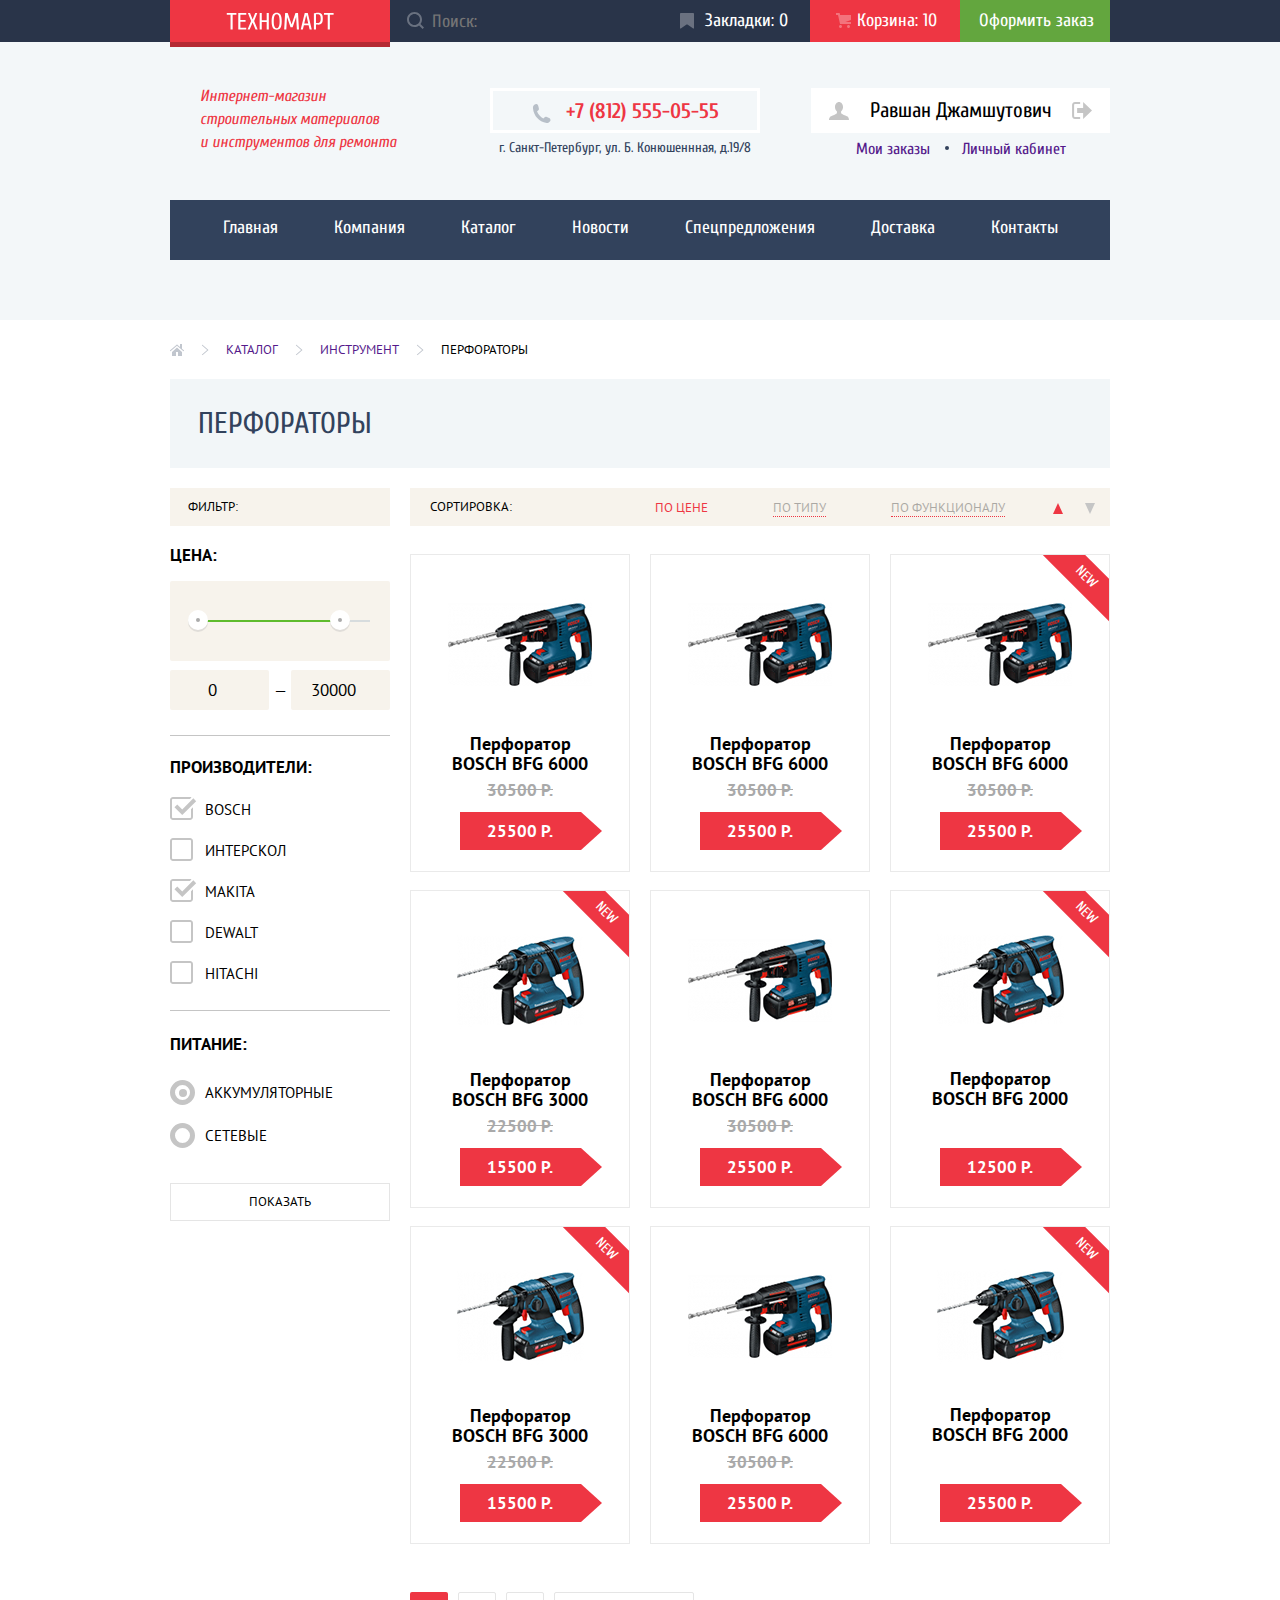
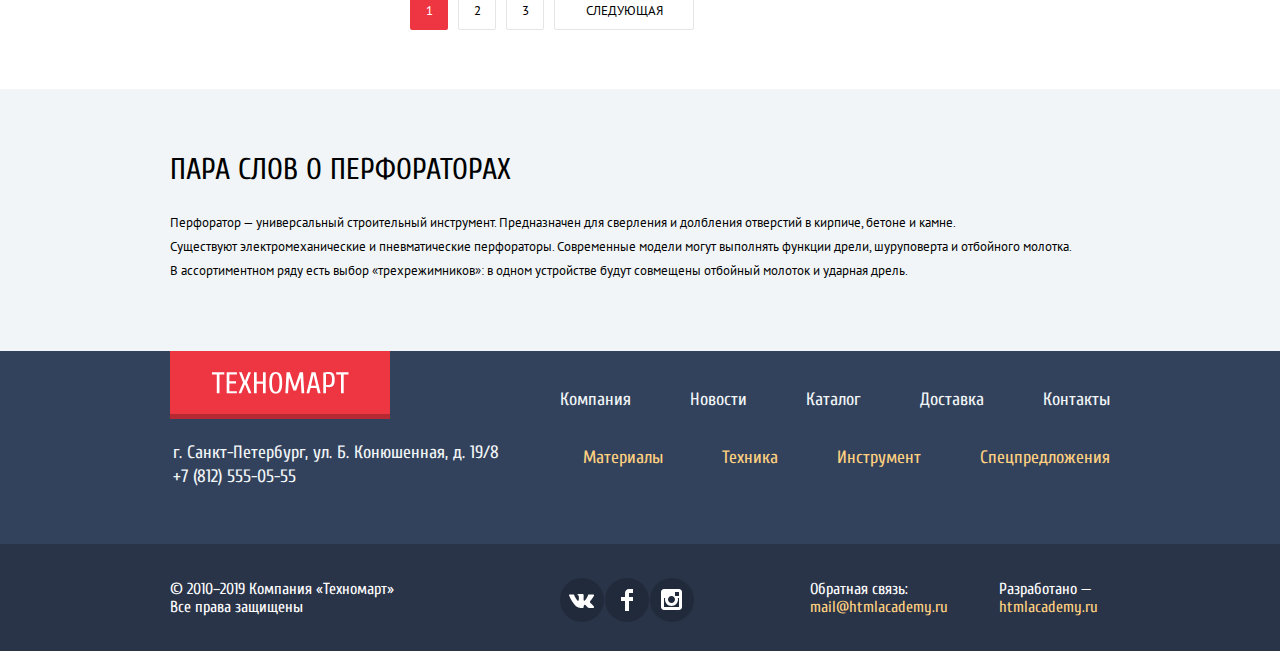
==== commit 753eabf8: "fixed decorations" ====
--- a/catalog.html
+++ b/catalog.html
@@ -5,7 +5,8 @@
   <meta charset="utf-8">
   <meta name="viewport" content="width=device-width, initial-scale=1">
   <title>HTML Academy: Техномарт</title>
-  <link href="https://fonts.googleapis.com/css2?family=Cuprum:wght@400;700&family=PT+Sans:wght@400;700&display=swap"
+  <link
+    href="https://fonts.googleapis.com/css2?family=Cuprum:ital,wght@0,400;0,700;1,400&family=PT+Sans:wght@400;700&display=swap"
     rel="stylesheet">
   <link rel="stylesheet" href="css/normalize.css">
   <link rel="stylesheet" href="css/style.css">
@@ -21,7 +22,7 @@
         </a>
         <form class="search">
           <label for="search-input"> </label>
-          <input class="search-input" id="search-input" type="text" placeholder="Поиск:">
+          <input class="search-input" id="search-input" type="search" placeholder="Поиск:">
           <div class="search-icon">
             <svg width="17" height="17" viewBox="0 0 17 17" fill="none" xmlns="http://www.w3.org/2000/svg">
               <path fill-rule="evenodd" clip-rule="evenodd"
@@ -32,13 +33,13 @@
         </form>
         <ul class="purchase-list">
           <li>
-            <a class="button purchase-item favs-button" href="">Закладки: 0</a>
-          </li>
-          <li>
-            <a class="button purchase-item cart-button cart-button-full" href="">Корзина: 10</a>
-          </li>
-          <li>
-            <a class="button purchase-item checkout-button" href="">Оформить заказ</a>
+            <a class="purchase-item favs-button" href="">Закладки: 0</a>
+          </li>
+          <li>
+            <a class="purchase-item cart-button cart-button-full" href="">Корзина: 10</a>
+          </li>
+          <li>
+            <a class="purchase-item checkout-button" href="">Оформить заказ</a>
           </li>
         </ul>
       </div>
@@ -48,14 +49,14 @@
         <p class="header-shop-info">Интернет-магазин строительных материалов и&nbsp;инструментов для ремонта</p>
         <div class="header-contacts">
           <h2 class="visually-hidden">Контакты</h2>
-          <a class="button header-phone" href="tel:+78125550555">+7 (812) 555-05-55</a>
+          <a class="header-phone" href="tel:+78125550555">+7 (812) 555-05-55</a>
           <p class="header-address">г. Санкт-Петербург, ул. Б. Конюшеннная, д.19/8</p>
         </div>
         <div class="user user-in">
           <h2 class="visually-hidden">Личный кабинет</h2>
           <ul class="user-сontrol-panel">
             <li>
-              <a class="button user-control-panel-item username" href="">
+              <a class="user-control-panel-item username" href="">
                 <svg class="user-icon" width="20" height="18" viewBox="0 0 20 18" fill="none"
                   xmlns="http://www.w3.org/2000/svg">
                   <path
@@ -66,7 +67,7 @@
               </a>
             </li>
             <li>
-              <a class="button user-control-panel-item sign-out-button" href="">
+              <a class="user-control-panel-item sign-out-button" href="">
                 <svg width="20" height="17" viewBox="0 0 20 17" fill="none" xmlns="http://www.w3.org/2000/svg">
                   <path d="M20 8.5L11.125 0V6H5.125V11H11.125V17L20 8.5Z" fill="#C5C5C5" />
                   <path
@@ -78,10 +79,10 @@
           </ul>
           <ul class="user-nav-list">
             <li class="user-nav-item">
-              <a class="button" href="">Мои заказы</a>
+              <a class="" href="">Мои заказы</a>
             </li>
             <li class="user-nav-item">
-              <a class="button" href="">Личный кабинет</a>
+              <a class="" href="">Личный кабинет</a>
             </li>
           </ul>
         </div>
@@ -90,257 +91,255 @@
         <h2 class="visually-hidden">Навигация по сайту</h2>
         <ul class="site-nav-list">
           <li>
-            <a class="button site-nav-item" href="">Главная</a>
-          </li>
-          <li>
-            <a class="button site-nav-item" href="">Компания</a>
-          </li>
-          <li>
-            <a class="button site-nav-item" href="catalog.html">Каталог</a>
-          </li>
-          <li>
-            <a class="button site-nav-item" href="">Новости</a>
-          </li>
-          <li>
-            <a class="button site-nav-item" href="">Спецпредложения</a>
-          </li>
-          <li>
-            <a class="button site-nav-item" href="">Доставка</a>
-          </li>
-          <li>
-            <a class="button site-nav-item" href="">Контакты</a>
+            <a class="site-nav-item" href="">Главная</a>
+          </li>
+          <li>
+            <a class="site-nav-item" href="">Компания</a>
+          </li>
+          <li>
+            <a class="site-nav-item" href="catalog.html">Каталог</a>
+          </li>
+          <li>
+            <a class="site-nav-item" href="">Новости</a>
+          </li>
+          <li>
+            <a class="site-nav-item" href="">Спецпредложения</a>
+          </li>
+          <li>
+            <a class="site-nav-item" href="">Доставка</a>
+          </li>
+          <li>
+            <a class="site-nav-item" href="">Контакты</a>
           </li>
         </ul>
       </nav>
     </div>
   </header>
   <main>
-    <div class="container catalog-page">
+    <div class="container catalog-container">
       <ul class="breadcrumbs-list">
         <li class="breadcrumbs-item ">
-          <a class="button home-button" href="index.html"><span class="visually-hidden">На главную</span></a>
+          <a class="home-button" href="index.html"><span class="visually-hidden">На главную</span></a>
         </li>
         <li class="breadcrumbs-item">
-          <a class="button" href="">Каталог</a>
+          <a href="">Каталог</a>
         </li>
         <li class="breadcrumbs-item">
-          <a class="button" href="">Инструмент</a>
+          <a href="">Инструмент</a>
         </li>
         <li class="breadcrumbs-item">
-          <a class="button" href="">Перфораторы</a>
+          Перфораторы
         </li>
       </ul>
-      <div class="heading-box">
-        <h1>Перфораторы</h1>
-      </div>
-      <div class="catalog-container">
-        <form class="options filters" action="https://echo.htmlacademy.ru/">
-          <h2>Фильтр:</h2>
-          <fieldset class="price-filter">
-            <legend class="filter-heading">Цена</legend>
-            <div class="price-list">
-              <div class="price-range">
-                <div class="price-scale">
-                  <div class="price-scale-bar"></div>
-                </div>
-                <div class="price-toggle price-min-toggle" tabindex="0"></div>
-                <div class="price-toggle price-max-toggle" tabindex="0"></div>
+      <div class="heading-container">
+        <h1 class="section-heading">Перфораторы</h1>
+      </div>
+      <form class="filters" action="https://echo.htmlacademy.ru/">
+        <h2>Фильтр:</h2>
+        <fieldset class="price-filter">
+          <legend class="filter-heading">Цена:</legend>
+          <div class="price-list">
+            <div class="price-range">
+              <div class="price-scale">
+                <div class="price-scale-bar"></div>
               </div>
-              <div class="price-number">
-                <input class="price-input" type="text" id="min-price" value="0">
-                <label for="min-price"></label>
-              </div>
-              <span>—</span>
-              <div class="price-number">
-                <input class="price-input" type="text" id="max-price" value="30000">
-                <label for="max-price"></label>
-              </div>
-            </div>
-          </fieldset>
-          <fieldset class="brand-filter">
-            <legend class="filter-heading">Производители:</legend>
-            <ul class="brand-list">
-              <li class="brand-item">
-                <input class="visually-hidden brand-input" type="checkbox" id="bosch" checked>
-                <label for="bosch">Bosch</label>
-              </li>
-              <li class="brand-item">
-                <input class="visually-hidden brand-input" type="checkbox" id="interskol">
-                <label for="interskol">Интерскол</label>
-              </li>
-              <li class="brand-item">
-                <input class="visually-hidden brand-input" type="checkbox" id="makita" checked>
-                <label for="makita">Makita</label>
-              </li>
-              <li class="brand-item">
-                <input class="visually-hidden brand-input" type="checkbox" id="dewalt">
-                <label for="dewalt">Dewalt</label>
-              </li>
-              <li class="brand-item">
-                <input class="visually-hidden brand-input" type="checkbox" id="hitachi">
-                <label for="hitachi">Hitachi</label>
-              </li>
-            </ul>
-          </fieldset>
-          <fieldset class="power-filter">
-            <legend class="filter-heading">Питание</legend>
-            <ul class="power-list">
-              <li class="power-item">
-                <input class="visually-hidden power-input" type="radio" name="power" id="accumulator" checked>
-                <label for="accumulator">Аккумуляторные</label>
-              </li>
-              <li class="power-item">
-                <input type="radio" class="visually-hidden power-input" type="radio" name="power" id="net">
-                <label for="net">Сетевые</label>
-              </li>
-            </ul>
-          </fieldset>
-          <input class="button show-button" type="submit" value="Показать"></button>
-        </form>
-        <form class="options sorting" action="">
-          <h2>Сортировка:</h2>
-          <fieldset class="sorting-type">
-            <ul class="sorting-type-list">
-              <li class="sorting-type-item">
-                <input class="visually-hidden sorting-type-input" type="radio" name="sorting-type" id="for-price"
-                  checked>
-                <label class="sorting-type-label" for="for-price"><span>По цене</span></label>
-              </li>
-              <li class="sorting-type-item">
-                <input class="visually-hidden sorting-type-input" type="radio" name="sorting-type" id="for-type">
-                <label class="sorting-type-label" for="for-type"><span>По типу</span></label>
-              </li>
-              <li class="sorting-type-item">
-                <input class="visually-hidden sorting-type-input" type="radio" name="sorting-type" id="for-function">
-                <label class="sorting-type-label" for="for-function"><span>По функционалу</span></label>
-              </li>
-            </ul>
-          </fieldset>
-          <fieldset class="sorting-range">
-            <ul class="sorting-range-list">
-              <li class="sorting-range-item">
-                <input class="visually-hidden sorting-range-input" type="radio" name="sorting-range" id="ascending"
-                  checked>
-                <label class="sorting-range-label sorting-range-up" for="ascending"><span class="visually-hidden">По
-                    возрастанию</span></label>
-              </li>
-              <li class="sorting-range-item">
-                <input class="visually-hidden sorting-range-input" type="radio" name="sorting-range" id="descending">
-                <label class="sorting-range-label sorting-range-down" for="descending"><span class="visually-hidden">По
-                    убыванию</span></label>
-              </li>
-            </ul>
-          </fieldset>
-        </form>
-        <section class="goods">
-          <ul class="goods-list col-3">
-            <li class="goods-item">
-              <img class="good-image" src="img/6000.jpg" width="144" height="128" alt="Перфоратор BOSCH BFG 6000">
-              <div class="goods-purchase-options">
-                <button class="button purchase-button buy-button">Купить</button>
-                <button class="button purchase-button to-favs-button">В закладки</button>
-              </div>
-              <h3>Перфоратор BOSCH BFG 6000</h3>
-              <p class="old-price"> 30500 р. </p>
-              <p class="actual-price">25500 р.</p>
-            </li>
-            <li class="goods-item">
-              <img class="good-image" src="img/6000.jpg" width="144" height="128" alt="Перфоратор BOSCH BFG 6000">
-              <div class="goods-purchase-options">
-                <button class="button purchase-button buy-button">Купить</button>
-                <button class="button purchase-button to-favs-button">В закладки</button>
-              </div>
-              <h3>Перфоратор BOSCH BFG 6000</h3>
-              <p class="old-price"> 30500 р. </p>
-              <p class="actual-price">25500 р.</p>
-            </li>
-            <li class="goods-item new">
-              <img class="good-image" src="img/6000.jpg" width="144" height="128" alt="Перфоратор BOSCH BFG 6000">
-              <div class="goods-purchase-options">
-                <button class="button purchase-button buy-button">Купить</button>
-                <button class="button purchase-button to-favs-button">В закладки</button>
-              </div>
-              <h3>Перфоратор BOSCH BFG 6000</h3>
-              <p class="old-price"> 30500 р. </p>
-              <p class="actual-price">25500 р.</p>
-            </li>
-            <li class="goods-item new">
-              <img class="good-image" src="img/3000.jpg" width="127" height="112" alt="Перфоратор BOSCH BFG 3000">
-              <div class="goods-purchase-options">
-                <button class="button purchase-button buy-button">Купить</button>
-                <button class="button purchase-button to-favs-button">В закладки</button>
-              </div>
-              <h3>Перфоратор BOSCH BFG 3000</h3>
-              <p class="old-price"> 22500 р. </p>
-              <p class="actual-price">15500 р.</p>
-            </li>
-            <li class="goods-item">
-              <img class="good-image" src="img/6000.jpg" width="144" height="128" alt="Перфоратор BOSCH BFG 6000">
-              <div class="goods-purchase-options">
-                <button class="button purchase-button buy-button">Купить</button>
-                <button class="button purchase-button to-favs-button">В закладки</button>
-              </div>
-              <h3>Перфоратор BOSCH BFG 6000</h3>
-              <p class="old-price"> 30500 р. </p>
-              <p class="actual-price">25500 р.</p>
-            </li>
-            <li class="goods-item new">
-              <img class="good-image" src="img/2000.jpg" width="127" height="112" alt="Перфоратор BOSCH BFG 2000">
-              <div class="goods-purchase-options">
-                <button class="button purchase-button buy-button">Купить</button>
-                <button class="button purchase-button to-favs-button">В закладки</button>
-              </div>
-              <h3>Перфоратор BOSCH BFG 2000</h3>
-              <p class="actual-price">12500 р.</p>
-            </li>
-            <li class="goods-item new">
-              <img class="good-image" src="img/3000.jpg" width="127" height="112" alt="Перфоратор BOSCH BFG 3000">
-              <div class="goods-purchase-options">
-                <button class="button purchase-button buy-button">Купить</button>
-                <button class="button purchase-button to-favs-button">В закладки</button>
-              </div>
-              <h3>Перфоратор BOSCH BFG 3000</h3>
-              <p class="old-price"> 22500 р. </p>
-              <p class="actual-price">15500 р.</p>
-            </li>
-            <li class="goods-item">
-              <img class="good-image" src="img/6000.jpg" width="144" height="128" alt="Перфоратор BOSCH BFG 6000">
-              <div class="goods-purchase-options">
-                <button class="button purchase-button buy-button">Купить</button>
-                <button class="button purchase-button to-favs-button">В закладки</button>
-              </div>
-              <h3>Перфоратор BOSCH BFG 6000</h3>
-              <p class="old-price"> 30500 р. </p>
-              <p class="actual-price">25500 р.</p>
-            </li>
-            <li class="goods-item new">
-              <img class="good-image" src="img/2000.jpg" width="127" height="112" alt="Перфоратор BOSCH BFG 2000">
-              <div class="goods-purchase-options">
-                <button class="button purchase-button buy-button">Купить</button>
-                <button class="button purchase-button to-favs-button">В закладки</button>
-              </div>
-              <h3>Перфоратор BOSCH BFG 2000</h3>
-              <p class="actual-price">25500 р.</p>
-            </li>
-          </ul>
-        </section>
-        <div class="pagination">
-          <a class="button pagination-item pagination-item-current" href="catalog.html"> 1 </a>
-          <a class="button pagination-item" href=""> 2 </a>
-          <a class="button pagination-item" href=""> 3 </a>
-          <a class="button pagination-item" href=""> Cледующая </a>
-        </div>
+              <div class="price-toggle price-min-toggle" tabindex="0"></div>
+              <div class="price-toggle price-max-toggle" tabindex="0"></div>
+            </div>
+            <div class="price-number">
+              <input class="price-input" type="number" id="min-price" value="0">
+              <label for="min-price"></label>
+            </div>
+            <span>—</span>
+            <div class="price-number">
+              <input class="price-input" type="number" id="max-price" value="30000">
+              <label for="max-price"></label>
+            </div>
+          </div>
+        </fieldset>
+        <fieldset class="brand-filter">
+          <legend class="filter-heading">Производители:</legend>
+          <ul class="brand-list">
+            <li class="brand-item">
+              <input class="visually-hidden brand-input" type="checkbox" id="bosch" checked>
+              <label for="bosch">Bosch</label>
+            </li>
+            <li class="brand-item">
+              <input class="visually-hidden brand-input" type="checkbox" id="interskol">
+              <label for="interskol">Интерскол</label>
+            </li>
+            <li class="brand-item">
+              <input class="visually-hidden brand-input" type="checkbox" id="makita" checked>
+              <label for="makita">Makita</label>
+            </li>
+            <li class="brand-item">
+              <input class="visually-hidden brand-input" type="checkbox" id="dewalt">
+              <label for="dewalt">Dewalt</label>
+            </li>
+            <li class="brand-item">
+              <input class="visually-hidden brand-input" type="checkbox" id="hitachi">
+              <label for="hitachi">Hitachi</label>
+            </li>
+          </ul>
+        </fieldset>
+        <fieldset class="power-filter">
+          <legend class="filter-heading">Питание:</legend>
+          <ul class="power-list">
+            <li class="power-item">
+              <input class="visually-hidden power-input" type="radio" name="power" id="accumulator" checked>
+              <label for="accumulator">Аккумуляторные</label>
+            </li>
+            <li class="power-item">
+              <input type="radio" class="visually-hidden power-input" type="radio" name="power" id="net">
+              <label for="net">Сетевые</label>
+            </li>
+          </ul>
+        </fieldset>
+        <input class="button show-button" type="submit" value="Показать"></button>
+      </form>
+      <form class="sorting" action="">
+        <h2>Сортировка:</h2>
+        <fieldset class="sorting-type">
+          <ul class="sorting-type-list">
+            <li class="sorting-type-item">
+              <input class="visually-hidden sorting-type-input" type="radio" name="sorting-type" id="for-price" checked>
+              <label class="sorting-type-label" for="for-price"><span>По цене</span></label>
+            </li>
+            <li class="sorting-type-item">
+              <input class="visually-hidden sorting-type-input" type="radio" name="sorting-type" id="for-type">
+              <label class="sorting-type-label" for="for-type"><span>По типу</span></label>
+            </li>
+            <li class="sorting-type-item">
+              <input class="visually-hidden sorting-type-input" type="radio" name="sorting-type" id="for-function">
+              <label class="sorting-type-label" for="for-function"><span>По функционалу</span></label>
+            </li>
+          </ul>
+        </fieldset>
+        <fieldset class="sorting-range">
+          <ul class="sorting-range-list">
+            <li class="sorting-range-item">
+              <input class="visually-hidden sorting-range-input" type="radio" name="sorting-range" id="ascending"
+                checked>
+              <label class="sorting-range-label sorting-range-up" for="ascending"><span class="visually-hidden">По
+                  возрастанию</span></label>
+            </li>
+            <li class="sorting-range-item">
+              <input class="visually-hidden sorting-range-input" type="radio" name="sorting-range" id="descending">
+              <label class="sorting-range-label sorting-range-down" for="descending"><span class="visually-hidden">По
+                  убыванию</span></label>
+            </li>
+          </ul>
+        </fieldset>
+      </form>
+      <section class="goods">
+        <ul class="goods-list col-3">
+          <li class="goods-item">
+            <img class="good-image" src="img/6000.jpg" width="144" height="128" alt="Перфоратор BOSCH BFG 6000">
+            <div class="goods-purchase-options">
+              <button class="button purchase-button buy-button">Купить</button>
+              <button class="button purchase-button to-favs-button">В закладки</button>
+            </div>
+            <h3>Перфоратор BOSCH BFG 6000</h3>
+            <p class="old-price"> 30500 р. </p>
+            <p class="actual-price">25500 р.</p>
+          </li>
+          <li class="goods-item">
+            <img class="good-image" src="img/6000.jpg" width="144" height="128" alt="Перфоратор BOSCH BFG 6000">
+            <div class="goods-purchase-options">
+              <button class="button purchase-button buy-button">Купить</button>
+              <button class="button purchase-button to-favs-button">В закладки</button>
+            </div>
+            <h3>Перфоратор BOSCH BFG 6000</h3>
+            <p class="old-price"> 30500 р. </p>
+            <p class="actual-price">25500 р.</p>
+          </li>
+          <li class="goods-item new">
+            <img class="good-image" src="img/6000.jpg" width="144" height="128" alt="Перфоратор BOSCH BFG 6000">
+            <div class="goods-purchase-options">
+              <button class="button purchase-button buy-button">Купить</button>
+              <button class="button purchase-button to-favs-button">В закладки</button>
+            </div>
+            <h3>Перфоратор BOSCH BFG 6000</h3>
+            <p class="old-price"> 30500 р. </p>
+            <p class="actual-price">25500 р.</p>
+          </li>
+          <li class="goods-item new">
+            <img class="good-image" src="img/3000.jpg" width="127" height="112" alt="Перфоратор BOSCH BFG 3000">
+            <div class="goods-purchase-options">
+              <button class="button purchase-button buy-button">Купить</button>
+              <button class="button purchase-button to-favs-button">В закладки</button>
+            </div>
+            <h3>Перфоратор BOSCH BFG 3000</h3>
+            <p class="old-price"> 22500 р. </p>
+            <p class="actual-price">15500 р.</p>
+          </li>
+          <li class="goods-item">
+            <img class="good-image" src="img/6000.jpg" width="144" height="128" alt="Перфоратор BOSCH BFG 6000">
+            <div class="goods-purchase-options">
+              <button class="button purchase-button buy-button">Купить</button>
+              <button class="button purchase-button to-favs-button">В закладки</button>
+            </div>
+            <h3>Перфоратор BOSCH BFG 6000</h3>
+            <p class="old-price"> 30500 р. </p>
+            <p class="actual-price">25500 р.</p>
+          </li>
+          <li class="goods-item new">
+            <img class="good-image" src="img/2000.jpg" width="127" height="112" alt="Перфоратор BOSCH BFG 2000">
+            <div class="goods-purchase-options">
+              <button class="button purchase-button buy-button">Купить</button>
+              <button class="button purchase-button to-favs-button">В закладки</button>
+            </div>
+            <h3>Перфоратор BOSCH BFG 2000</h3>
+            <p class="actual-price">12500 р.</p>
+          </li>
+          <li class="goods-item new">
+            <img class="good-image" src="img/3000.jpg" width="127" height="112" alt="Перфоратор BOSCH BFG 3000">
+            <div class="goods-purchase-options">
+              <button class="button purchase-button buy-button">Купить</button>
+              <button class="button purchase-button to-favs-button">В закладки</button>
+            </div>
+            <h3>Перфоратор BOSCH BFG 3000</h3>
+            <p class="old-price"> 22500 р. </p>
+            <p class="actual-price">15500 р.</p>
+          </li>
+          <li class="goods-item">
+            <img class="good-image" src="img/6000.jpg" width="144" height="128" alt="Перфоратор BOSCH BFG 6000">
+            <div class="goods-purchase-options">
+              <button class="button purchase-button buy-button">Купить</button>
+              <button class="button purchase-button to-favs-button">В закладки</button>
+            </div>
+            <h3>Перфоратор BOSCH BFG 6000</h3>
+            <p class="old-price"> 30500 р. </p>
+            <p class="actual-price">25500 р.</p>
+          </li>
+          <li class="goods-item new">
+            <img class="good-image" src="img/2000.jpg" width="127" height="112" alt="Перфоратор BOSCH BFG 2000">
+            <div class="goods-purchase-options">
+              <button class="button purchase-button buy-button">Купить</button>
+              <button class="button purchase-button to-favs-button">В закладки</button>
+            </div>
+            <h3>Перфоратор BOSCH BFG 2000</h3>
+            <p class="actual-price">25500 р.</p>
+          </li>
+        </ul>
+      </section>
+      <div class="pagination">
+        <a class="pagination-item pagination-item-current" href="catalog.html"> 1 </a>
+        <a class="pagination-item" href=""> 2 </a>
+        <a class="pagination-item" href=""> 3 </a>
+        <a class="pagination-item" href=""> Cледующая </a>
       </div>
     </div>
     <article class="perforators-info-container">
       <div class="container perforators-info">
-        <h2 class="section-heading">ПАРА СЛОВ О ПЕРФОРАТОРАХ</h2>
+        <h2 class="section-heading">Пара слов о перфораторах</h2>
         <div class="perforators-info-text-container">
           <p class="section-text">Перфоратор — универсальный строительный инструмент. Предназначен для сверления и
             долбления отверстий в кирпиче, бетоне и камне.</p>
           <p class="section-text">Существуют электромеханические и пневматические перфораторы. Современные модели
             могут выполнять функции дрели, шуруповерта и отбойного молотка. </p>
-          <p class="section-text"> В ассортиментном ряду есть выбор «трехрежимников»: в одном устройстве будут совмещены
+          <p class="section-text"> В ассортиментном ряду есть выбор «трехрежимников»: в одном устройстве будут
+            совмещены
             отбойный молоток и ударная дрель.</p>
         </div>
       </div>
@@ -355,19 +354,19 @@
         <h2 class="visually-hidden">Навигация по сайту</h2>
         <ul class="footer-nav-list footer-site-nav-list">
           <li>
-            <a class="button footer-nav-item footer-site-nav-item" href="">Компания</a>
-          </li>
-          <li>
-            <a class="button footer-nav-item footer-site-nav-item" href="">Новости</a>
-          </li>
-          <li>
-            <a class="button footer-nav-item footer-site-nav-item" href="catalog.html">Каталог</a>
-          </li>
-          <li>
-            <a class="button footer-nav-item footer-site-nav-item" href="">Доставка</a>
-          </li>
-          <li>
-            <a class="button footer-nav-item footer-site-nav-item" href="">Контакты</a>
+            <a class="footer-nav-item footer-site-nav-item" href="">Компания</a>
+          </li>
+          <li>
+            <a class="footer-nav-item footer-site-nav-item" href="">Новости</a>
+          </li>
+          <li>
+            <a class="footer-nav-item footer-site-nav-item" href="catalog.html">Каталог</a>
+          </li>
+          <li>
+            <a class="footer-nav-item footer-site-nav-item" href="">Доставка</a>
+          </li>
+          <li>
+            <a class="footer-nav-item footer-site-nav-item" href="">Контакты</a>
           </li>
         </ul>
       </div>
@@ -379,16 +378,16 @@
         <h2 class="visually-hidden">Навигация по товарам и услугам</h2>
         <ul class="footer-nav-list footer-goods-nav-list">
           <li>
-            <a class="button footer-nav-item footer-goods-nav-item" href="">Материалы</a>
-          </li>
-          <li>
-            <a class="button footer-nav-item footer-goods-nav-item" href="">Техника</a>
-          </li>
-          <li>
-            <a class="button footer-nav-item footer-goods-nav-item" href="">Инструменты</a>
-          </li>
-          <li>
-            <a class="button footer-nav-item footer-goods-nav-item" href="">Спецпредложения</a>
+            <a class="footer-nav-item footer-goods-nav-item" href="">Материалы</a>
+          </li>
+          <li>
+            <a class="footer-nav-item footer-goods-nav-item" href="">Техника</a>
+          </li>
+          <li>
+            <a class="footer-nav-item footer-goods-nav-item" href="">Инструмент</a>
+          </li>
+          <li>
+            <a class="footer-nav-item footer-goods-nav-item" href="">Спецпредложения</a>
           </li>
         </ul>
       </div>
@@ -401,13 +400,13 @@
         <h3 class="visually-hidden">Социальные сети</h3>
         <ul class="footer-socials-list">
           <li>
-            <a class="button footer-socials-item vk" href=""><span class="visually-hidden">ВКонтакте</span></a>
-          </li>
-          <li>
-            <a class="button footer-socials-item fb" href=""><span class="visually-hidden">Фейсбук</span></a>
-          </li>
-          <li>
-            <a class="button footer-socials-item ig" href=""><span class="visually-hidden">Инстаграм</span></a>
+            <a class="footer-socials-item vk" href=""><span class="visually-hidden">ВКонтакте</span></a>
+          </li>
+          <li>
+            <a class="footer-socials-item fb" href=""><span class="visually-hidden">Фейсбук</span></a>
+          </li>
+          <li>
+            <a class="footer-socials-item ig" href=""><span class="visually-hidden">Инстаграм</span></a>
           </li>
         </ul>
         <h2 class="visually-hidden">Информация о разработчике</h2>
@@ -427,8 +426,8 @@
   <section class="modal modal-cart">
     <p>Товар добавлен в корзину!</p>
     <div class="modal-buttons">
-      <a class="button modal-cart-button modal-checkout-button" href="">Оформить заказ</a>
-      <a class="button modal-cart-button modal-continue-button" href="">Продолжить покупки</a>
+      <a class="modal-cart-button modal-checkout-button" href="">Оформить заказ</a>
+      <a class="modal-cart-button modal-continue-button" href="">Продолжить покупки</a>
     </div>
     <button class="close-button"><span class="visually-hidden">Закрыть</span></button>
   </section>
--- a/css/style.css
+++ b/css/style.css
@@ -18,7 +18,6 @@
 body {
   margin: 0;
   padding: 0;
-  font-family: "Cuprum", sans-serif;
 }
 
 a {
@@ -35,21 +34,28 @@
   color: inherit;
 }
 
+.homepage {
+  margin-top: 59px;
+  font-family: "Cuprum", sans-serif;
+}
+
 .section-heading {
+  margin: 0;
+  padding: 0;
+  font-family: "Cuprum", sans-serif;
+  font-weight: normal;
   font-size: 30px;
   line-height: 30px;
-  margin: 0;
-  padding: 0;
   text-transform: uppercase;
 }
 
 .section-text {
+  margin: 0;
+  padding: 0;
   font-family: "PT Sans", sans-serif;
   font-size: 13px;
   line-height: 24px;
   color: var(--basic-black);
-  margin: 0;
-  padding: 0;
 }
 
 .visually-hidden {
@@ -123,16 +129,15 @@
 }
 
 .header {
+  font-family: "Cuprum", sans-serif;
   background: #F3F7F9;
   display: grid;
   grid-template-rows: auto auto 1fr;
   height: 320px;
-  margin-bottom: 59px;
 }
 
 .header-purchase-bar {
   background: #293449;
-  height: 42px;
   margin-bottom: 46px;
 }
 
@@ -140,7 +145,6 @@
   display: flex;
   justify-content: flex-start;
   align-items: flex-start;
-  height: 100%;
 }
 
 .logo {
@@ -157,7 +161,7 @@
 .logo::after {
   content: "";
   position: absolute;
-  width: 220px;
+  width: 100%;
   height: 5px;
   top: 100%;
   left: 0;
@@ -169,12 +173,16 @@
   background: #ba2732;
 }
 
+.logo:active::after {
+  background: #ba2732;
+}
+
 .header-logo {
-  height: 100%;  
+  height: 42px;  
 }
 
 .search {
-  height: 100%;
+  height: 42px;
   flex-grow: 1;
   display: flex;
   justify-content: flex-start;
@@ -184,7 +192,7 @@
 
 .search-input {
   width: 100%;
-  height: 100%;
+  height: 42px;
   border: none;
   background: transparent;
   margin: 0;
@@ -231,15 +239,17 @@
 }
 
 .purchase-item {
+  width: 150px;
+  height: 42px;
   font-size: 18px;
   line-height: 24px;
   color: var(--basic-white);
-  display: block;
-}
-
-.favs-button {
-  position: relative;
-  padding: 9px 24px 9px 43px;
+  display: flex;
+  justify-content: center;
+  align-items: center;
+  padding-left: 23px;
+  box-sizing: border-box;
+  position: relative;
 }
 
 .favs-button::before {
@@ -253,11 +263,6 @@
   opacity: 0.3;
 }
 
-.cart-button {
-  position: relative;
-  padding: 9px 26px 9px 49px;
-}
-
 .cart-button-full {
   background-color: #ee3643;
 }
@@ -278,6 +283,10 @@
   padding: 9px 16px 9px 19px;
 }
 
+.checkout-button:hover {
+  background: #5FBB2D;
+}
+
 .favs-button:hover::before,
 .cart-button:hover::before {
   opacity: 1;
@@ -311,22 +320,25 @@
   line-height: 23px;
   color: var(--basic-orange);
   width: 197px;
-  margin: -3.5px 93px 0 0;
+  margin: -3px 93px 0 0;
   padding: 0;
 }
 
 .header-phone {
-  background: transparent;
-  border: 3px solid #ffffff;
-  box-sizing: border-box;
   font-weight: bold;
   font-size: 21px;
   line-height: 30px;
-  color: var(--basic-orange);  
+  color: var(--basic-orange);
+  width: 270px;  
   height: 45px;
-  padding: 7px 45px 8px 74px;
-  display: block;
+  display: flex;
+  justify-content: center;
+  align-items: center;
+  padding-left: 35px;
   margin-bottom: 3px;
+  border: 3px solid #ffffff;
+  box-sizing: border-box;
+  background: transparent;
   position: relative;
 }
 
@@ -569,18 +581,20 @@
   color: var(--basic-white);
   width: 300px;
   height: 123px;
-  position: relative;
+  padding: 20px 0 0 22px;
+  box-sizing: border-box;
+  position: relative;
+  display: flex;
+  flex-direction: column;
+  justify-content: flex-start;
+  align-items: flex-start;
 }
 
 .goods-nav-item h3 {
-  font-weight: bold;
   font-size: 24px;
   line-height: 30px;
-  margin: 0;
-  padding: 0;
-  position: absolute;
-  top: 20px;
-  left: 22px;
+  margin: 0 0 14px;
+  padding: 0;
 }
 
 .goods-nav-more-details {
@@ -589,9 +603,6 @@
   line-height: 18px;
   color: var(--basic-white);
   display: block;
-  position: absolute;
-  bottom: 22px;
-  left: 22px;
   width: 135px;
   text-align: center;
   padding: 10px 0;
@@ -608,10 +619,9 @@
 
 .materials-item {
   background: #ffbf47;
-  position: relative;
-}
-
-.materials-item::after {
+}
+
+.materials-item::before {
   content: "";
   position: absolute;
   top: 31px;
@@ -701,6 +711,7 @@
   position: absolute;
   width: 21px;
   height: 39px;
+  cursor: pointer;
 }
 
 .special-offers-button-back {
@@ -731,7 +742,7 @@
   display: flex;
   justify-content: flex-start;
   align-items: flex-start;
-  margin: 19px 0 0 55px;
+  margin: 19px 0 0 63px;
   padding: 0;
   list-style: none;
 }
@@ -755,8 +766,8 @@
   height: 10px;
   top: 0;
   left: 0;
+  border-radius: 50%;
   background-color: var(--basic-white);
-  border-radius: 50%;
 }
 
 .slider-indicator-input:checked + label::after {
@@ -766,8 +777,8 @@
   height: 6px;
   top: 2px;
   left: 2px;
+  border-radius: 50%;
   background-color: #EE3643;
-  border-radius: 50%;
 }
 
 .special-offers-slide {
@@ -788,7 +799,6 @@
 }
 
 .special-offer-title h4 {
-  font-weight: bold;
   font-size: 36px;
   line-height: 36px;
   color: var(--basic-white);
@@ -810,15 +820,11 @@
   grid-row: 1 / 3;
 }
 
-.goods {
-  margin-bottom: 70px;
-}
-
 .catalog-container .goods {
-  margin-bottom: 28px;
-}
-
-.heading-box {
+  margin: 8px 0 28px;
+}
+
+.heading-container {
   background: #f9f5f0;
   display: flex;
   justify-content: space-between;
@@ -830,15 +836,19 @@
   text-transform: uppercase;
 }
 
-.brands .heading-box {
+.brands .heading-container {
   padding-right: 19px;
 }
 
-.catalog-page .heading-box {
-  background: #F2F6F8;
+.goods {
+  margin-bottom: 70px;
+  grid-row: 4 / 5;
+  grid-column: 2 / 3;
 }
 
 .goods-list {
+  font-family: "PT Sans", sans-serif;
+  font-weight: bold;
   margin: 0;
   padding: 0;
   list-style: none;
@@ -854,8 +864,6 @@
   background: #ffffff;
   border: 1px solid #eaeaea;
   box-sizing: border-box;
-  font-family: "PT Sans", sans-serif;
-  font-weight: bold;
   position: relative;
 }
 
@@ -911,14 +919,6 @@
   margin-top: 13px;
 }
 
-.goods-purchase-options {
-  margin-top: 38px;
-  margin-bottom: auto;
-  padding: 0;
-  list-style: none;
-  display: none;
-}
-
 .new {
   position: relative;
   overflow: hidden;
@@ -931,25 +931,36 @@
   height: 30px;
   top: 7px;
   right: -27px;
+  transform: rotate(45deg);
   font-size: 14px;
   line-height: 18px;
+  font-family: "Cuprum", sans-serif;
+  font-weight: normal;
+  text-transform: uppercase;  
+  color: var(--basic-white);
+  background: #EE3643;
   display: flex;
   justify-content: center;
   align-items: center;
-  text-transform: uppercase;  
-  transform: rotate(45deg);
-  color: var(--basic-white);
+}
+
+.goods-item:hover .good-image {
+  display: none;
+}
+
+.goods-item:hover {
+  filter: drop-shadow(0px 4px 20px rgba(0, 0, 0, 0.15));
+}
+
+.goods-purchase-options {
   font-family: "Cuprum", sans-serif;
   font-weight: normal;
-  background: #EE3643;
-}
-
-.goods-item:hover .good-image {
+  font-size: 14px;
+  line-height: 18px;
+  margin: 38px 0 auto;
+  padding: 0;
+  list-style: none;
   display: none;
-}
-
-.goods-item:hover {
-  filter: drop-shadow(0px 4px 20px rgba(0, 0, 0, 0.15));
 }
 
 .goods-item:hover .goods-purchase-options {
@@ -975,6 +986,19 @@
   color: var(--basic-white);
   margin-bottom: 10px;
   border: none;
+  position: relative;
+  padding-left: 23px;
+}
+
+.buy-button::before {
+  content: "";
+  position: absolute;
+  width: 15px;
+  height: 15px;
+  top: 10px;
+  left: 30px;
+  background-image: url("../img/icon-cart.svg");
+  opacity: 0.3;
 }
 
 .buy-button:hover {
@@ -990,13 +1014,11 @@
   background: #ffffff;
   border: 3px solid #63A63E;
   box-sizing: border-box;
-  border-radius: 2px;
-  border-color: #5fbb2d;
   color: var(--dark-grey);
 }
 
 .to-favs-button:hover {
-  border: 3px solid #32425c;
+  border-color: #32425c;
 }
 
 .to-favs-button:active {
@@ -1045,8 +1067,8 @@
 
 .services {
   background: #f1f5f7;
-  margin-bottom: 70px;
-  display: flex;
+  display: flex;
+  padding: 64px 0 4px;
 }
 
 .services-container .section-heading {
@@ -1055,11 +1077,11 @@
   justify-content: flex-start;
   align-items: flex-start;
   color: var(--basic-black);
-  margin: 64px 0 25px;
+  margin-bottom: 25px;
 }
 
 .services-container .section-text {
-  margin-bottom: 21px;
+  margin-bottom: 70px;
   width: 400px;  
 }
 
@@ -1067,10 +1089,13 @@
   display: grid;
   grid-template-columns: 1fr 2fr;
   column-gap: 20px;
+  padding-bottom: 99px;
+  box-sizing: border-box;
 }
 
 .services-list {
-  margin: 49px 0 99px 0;
+  font-weight: bold;
+  margin: 0;
   padding: 0;
   list-style: none;
   display: flex;
@@ -1090,8 +1115,7 @@
   background-image: url("../img/service-line.png")
 }
 
-.services-item {
-  font-weight: bold;
+.services-button {
   font-size: 21px;
   line-height: 30px;
   color: var(--basic-white);
@@ -1102,24 +1126,24 @@
   width: 240px;
   height: 61px;
   text-align: left;
-  padding: 13.5px 0 17.5px 22px;
+  padding: 13px 0 17px 22px;
   box-sizing: border-box;
 }
 
-.services-item:hover {
+.services-button:hover {
   background: #293449;
   box-shadow: 0px 1px 0px #293449,
   inset 0px 1px 0px #405069;
   cursor: pointer;
 }
 
-.services-item-current {
+.services-button-current {
   background: #ffffff;
   box-shadow: 0px 1px 0px #ffffff;
   color: #32425c;
 }
 
-.services-item-current:hover {
+.services-button-current:hover {
   background: #ffffff;
   box-shadow: 0px 1px 0px #ffffff;
   cursor: default;
@@ -1132,6 +1156,10 @@
 }
 
 .services-info-item {
+  display: none;
+}
+
+.services-info-item-current {
   display: flex;
   flex-direction: column;
   justify-content: flex-start;
@@ -1140,7 +1168,7 @@
 }
 
 .services-info-item .section-heading {
-  margin: 46px 0 30px;
+  margin: 0 0 30px;
   padding: 0;
   color: #32425C;
 }
@@ -1156,7 +1184,7 @@
   position: absolute;
   width: 468px;
   height: 261px;
-  top: 68px;
+  top: 17px;
   right: 0;
   background-image: url("../img/shipping.png")
 }
@@ -1165,7 +1193,8 @@
   display: grid;
   grid-template-columns: 1fr 1fr;
   column-gap: 20px;
-  margin-bottom: 70px;
+  padding: 70px 0;
+  height: 356px;
 }
 
 .shop-info {
@@ -1220,7 +1249,8 @@
 }
 
 .shop-info .more-details-button {
-width: 220px;
+  width: 220px;
+  margin-top: auto;
 }
 
 .contacts {
@@ -1229,6 +1259,7 @@
   flex-direction: column;
   justify-content: flex-start;
   align-items: flex-start;
+  position: relative;
 }
 
 .contacts .section-heading {
@@ -1249,15 +1280,22 @@
 
 .contacts .more-details-button {
   width: 100%;
+  margin-top: auto;
 }
 
 .footer {
+  font-family: "Cuprum", sans-serif;
   background: #32425c;
   height: 300px;
   display: grid;
   grid-template-rows: 1fr 107px;
 }
 
+.footer-menu {
+  font-size: 18px;
+  line-height: 24px;
+}
+
 .footer-menu-row {
   display: flex;
   justify-content: space-between;
@@ -1265,16 +1303,18 @@
 }
 
 .footer-menu-row + .footer-menu-row {
-  margin-top: 22px;
+  margin-top: 27px;
 }
 
 .footer-logo {
   height: 63px;
 }
 
+.footer-contacts {
+  padding-left: 3px;
+}
+
 .footer-contacts p {
-  font-size: 18px;
-  line-height: 24px;
   color: var(--special-white);
   margin: 0;
   padding: 0;
@@ -1300,8 +1340,6 @@
 
 .footer-nav-item {
   margin-left: 59px;
-  font-size: 18px;
-  line-height: 24px;
   display: block;
 }
 
@@ -1330,6 +1368,8 @@
 .footer-bar {
   background: #293449;
   color: var(--basic-white);
+  font-size: 16px;
+  line-height: 18px;
 }
 
 .footer-bar .col-3 {
@@ -1340,8 +1380,6 @@
   margin: 0;
   padding: 0;
   width: 227px;
-  font-size: 16px;
-  line-height: 18px;
   align-self: center;
 }
 
@@ -1420,6 +1458,7 @@
 
 .developer-item h3 {
   font-weight: normal;
+  color: var(--basic-white);
   font-size: 16px;
   line-height: 18px;
   color: var(--basic-white);
@@ -1428,8 +1467,6 @@
 }
 
 .developer-item a {
-  font-size: 16px;
-  line-height: 18px;
   color: var(--light-yellow);
 }
 
@@ -1444,8 +1481,20 @@
 
 /* catalog */
 
+.catalog-container {
+  font-family: "PT Sans", sans-serif;  
+  padding: 21px 0 59px;
+  display: grid;
+  grid-template-columns: 220px 1fr;
+  grid-template-rows: min-content min-content min-content 1fr min-content;
+  column-gap: 20px;
+  row-gap: 20px;
+}
+
 .breadcrumbs-list {
-  margin: 0 0 20px;
+  grid-column: 1 / -1;
+  grid-row: 1 / 2;
+  margin: 0;
   padding: 0;
   list-style: none;
   display: flex;
@@ -1455,7 +1504,6 @@
 }
 
 .breadcrumbs-item {
-  font-family: "PT Sans", sans-serif;
   font-size: 13px;
   line-height: 18px;
   color: var(--basic-black);
@@ -1470,6 +1518,7 @@
 
 .breadcrumbs-item:last-child {
   padding-right: 0;
+  cursor: default;
 }
 
 .breadcrumbs-item + .breadcrumbs-item::before {
@@ -1497,24 +1546,26 @@
   background-image: url("../img/icon-home.svg")
 }
 
-.catalog-container {
-  display: grid;
-  grid-template-columns: 220px 1fr;
-  grid-template-rows: 38px 1fr 38px;
-  column-gap: 20px;
-  row-gap: 20px;
-  margin-bottom: 59px;
+.catalog-container .heading-container {
+  grid-column: 1 / -1;
+  grid-row: 2 / 3;
+  padding-right: 0;
+  margin-bottom: 0;
+  background: #F2F6F8;
 }
 
 .filters {
   grid-column: 1 / 2;
-  grid-row: 1 / -1;
+  grid-row: 3 / -1;
   display: flex;
   flex-direction: column;
 }
 
-.options h2 {
-  font-family: "PT Sans", sans-serif;
+.filters h2,
+.sorting h2 {
+  margin: 0;
+  padding: 0;
+  font-weight: normal;
   font-size: 13px;
   line-height: 18px;
   color: var(--basic-black);
@@ -1535,10 +1586,24 @@
   border: none;
   margin: 0;
   padding: 0;
+  position: relative;
+}
+
+.filters fieldset::after {
+  content: "";
+  position: absolute;
+  width: 100%;
+  height: 1px;
+  left: 0;
+  bottom: 0;
+  background-color: #C5C5C5;
+}
+
+.filters fieldset:last-of-type::after {
+  display: none;
 }
 
 .filter-heading {
-  font-family: "PT Sans", sans-serif;
   font-weight: bold;
   font-size: 17px;
   line-height: 30px;
@@ -1548,11 +1613,10 @@
 
 .filters .price-filter {
   padding-bottom: 26px;
-  margin-bottom: 16px;
 }
 
 .price-filter .filter-heading {
-  margin-bottom: 10.85px;
+  margin-bottom: 11px;
 }
 
 .price-list {
@@ -1642,25 +1706,28 @@
   justify-content: flex-start;
   align-items: flex-start;
   padding-bottom: 28px;
+  box-sizing: border-box;
+}
+
+.brand-filter .filter-heading {
   margin-bottom: 18px;
-}
-
-.brand-filter .filter-heading {
-  margin-bottom: 17.5px;
+  padding-top: 16px;
 }
 
 .brand-list {
   margin: 0;
   padding: 0;
-  list-style: none; 
+  list-style: none;
+  font-size: 15px;
+  line-height: 19px;
 }
 
 .brand-item {
-  margin-bottom: 20px;
+  margin-bottom: 22px;
   text-transform: uppercase;
 }
 
-.brand:last-of-type {
+.brand-item:last-child {
   margin-bottom: 0;
 }
 
@@ -1669,7 +1736,7 @@
   display: block;
   cursor: pointer;
   user-select: none;
-  padding-left: 39px;
+  padding-left: 35px;
 }
 
 .brand-input + label::before {
@@ -1715,12 +1782,12 @@
   flex-direction: column;
   justify-content: flex-start;
   align-items: flex-start;
-  padding-bottom: 3px;
-  margin-bottom: 34.15px;
+  padding-bottom: 38px;
 }
 
 .power-filter .filter-heading {
-  margin-bottom: 23.35px;
+  padding-top: 18px;
+  margin-bottom: 24px;
 }
 
 .power-list {
@@ -1730,11 +1797,13 @@
 }
 
 .power-item {
-  margin-bottom: 22.5px;
+  margin-bottom: 24px;
+  font-size: 15px;
+  line-height: 19px;
   text-transform: uppercase;
 }
 
-.power-item:last-of-type {
+.power-item:last-child {
   margin-bottom: 0;
 }
 
@@ -1793,23 +1862,23 @@
   background: #FFFFFF;
   border: 1px solid #E5E5E5;
   box-sizing: border-box;
-  font-family: "PT Sans", sans-serif;
   font-size: 13px;
   line-height: 18px;
   color: var(--basic-black);
+  text-transform: uppercase;
 }
 
 .sorting {
   grid-column: 2 / 3;
-  grid-row: 1 / 2;
+  grid-row: 3 / 4;
   width: 700px;
   height: 38px;
   display: flex;
   flex-wrap: wrap;
-  justify-content: flex-start;
+  justify-content: space-between;
   align-items: center;  
   background-color: #f7f3ec;
-  padding: 0 17px 0 19px;
+  padding: 0 14px 0 20px;
   box-sizing: border-box;
 }
 
@@ -1819,18 +1888,14 @@
   padding: 0;
 }
 
-.sorting .sorting-type {
-  margin: 0 46px 0 140px;
-}
-
 .sorting-type-list {
-  margin: 0; 
+  margin: 0 46px 0 140px; 
   padding: 0;  
   list-style: none;
   display: flex;
   flex-wrap: wrap;
-  justify-content: flex-start;
-  align-items: flex-start;
+  justify-content: space-between;
+  align-items: center;
 }
 
 .sorting-type-item + .sorting-type-item {
@@ -1849,6 +1914,8 @@
 .sorting-type-label span {
   color: #000000;
   opacity: 0.3;
+  font-size: 13px;
+  line-height: 18px;
   text-transform: uppercase;
 }
 
@@ -1900,7 +1967,7 @@
   left: 0px;
   border-left: 5px solid transparent;
   border-right: 5px solid transparent;
-  border-bottom: 10px solid #c5c5c5;
+  border-bottom: 11px solid #c5c5c5;
 }
 
 .sorting-range-down::before {
@@ -1908,18 +1975,18 @@
 }
 
 .sorting-range-label:hover::before {
-  border-bottom: 10px solid var(--basic-black);
+  border-bottom: 11px solid var(--basic-black);
 }
 
 .sorting-range-input:checked + .sorting-range-label::before {
-  border-bottom: 10px solid #EE3643;
+  border-bottom: 11px solid #EE3643;
 }
 
 .pagination {
-  margin: 0 0 59px;
+  margin: 0;
   padding: 0;
   list-style: none;
-  grid-row: 3 / 4;
+  grid-row: 5 / 6;
   grid-column: 2 / 3;
   display: grid;
   grid-template-columns: repeat(4, min-content);
@@ -1935,6 +2002,7 @@
   background: #ffffff;
   border: 1px solid #e5e5e5;
   border-radius: 2px;
+  box-sizing: border-box;
   font-size: 13px;
   line-height: 18px;
   color: var(--basic-black);
@@ -1942,15 +2010,15 @@
 }
 
 .pagination-item:last-child {
-  width: 130px;
+  width: 140px;
 }
 
 .pagination-item:hover {
-  border: 1px solid #c5c5c5;
+  border-color: #c5c5c5;
 }
 
 .pagination-item:active {
-  border: 1px solid #ee3643;
+  border-color: #ee3643;
 }
 
 .pagination-item-current {
@@ -1972,12 +2040,12 @@
 }
 
 .perforators-info {
-  padding: 64px 0 68px 0;
+  padding: 66px 0 68px 0;
 }
 
 .perforators-info .section-heading {
   color: var(--basic-black);
-  margin-bottom: 25px;
+  margin-bottom: 26px;
 }
 
 .perforators-info-text-container {
@@ -1992,13 +2060,13 @@
   bottom: 0;
   width: 620px;
   margin: 0 auto;
+  font-family: "Cuprum", sans-serif;
   box-sizing: border-box;
   background-color: var(--basic-white);
   filter: drop-shadow(0px 4px 20px rgba(0, 0, 0, 0.15));
   display: flex;
   flex-wrap: wrap;
   justify-content: center;
-  font-family: "Cuprum", sans-serif;
   display: none;
 }
 
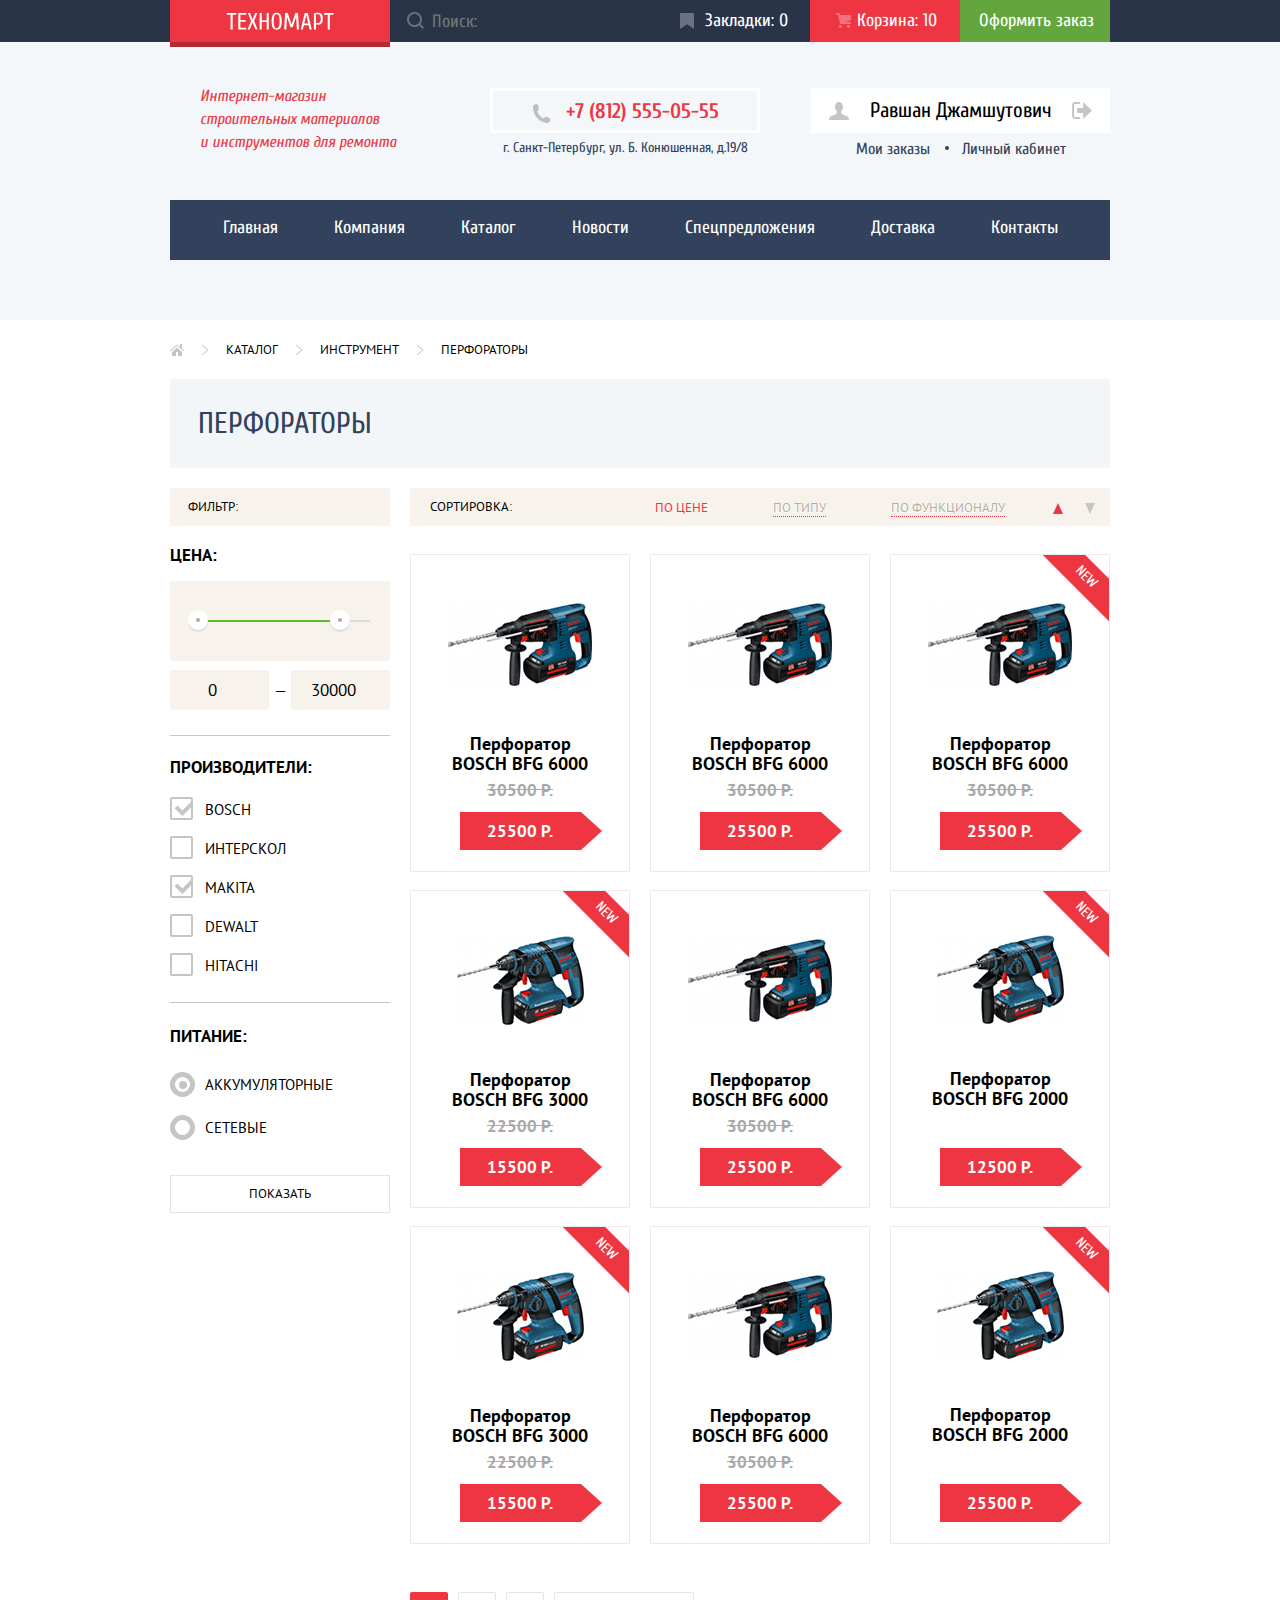
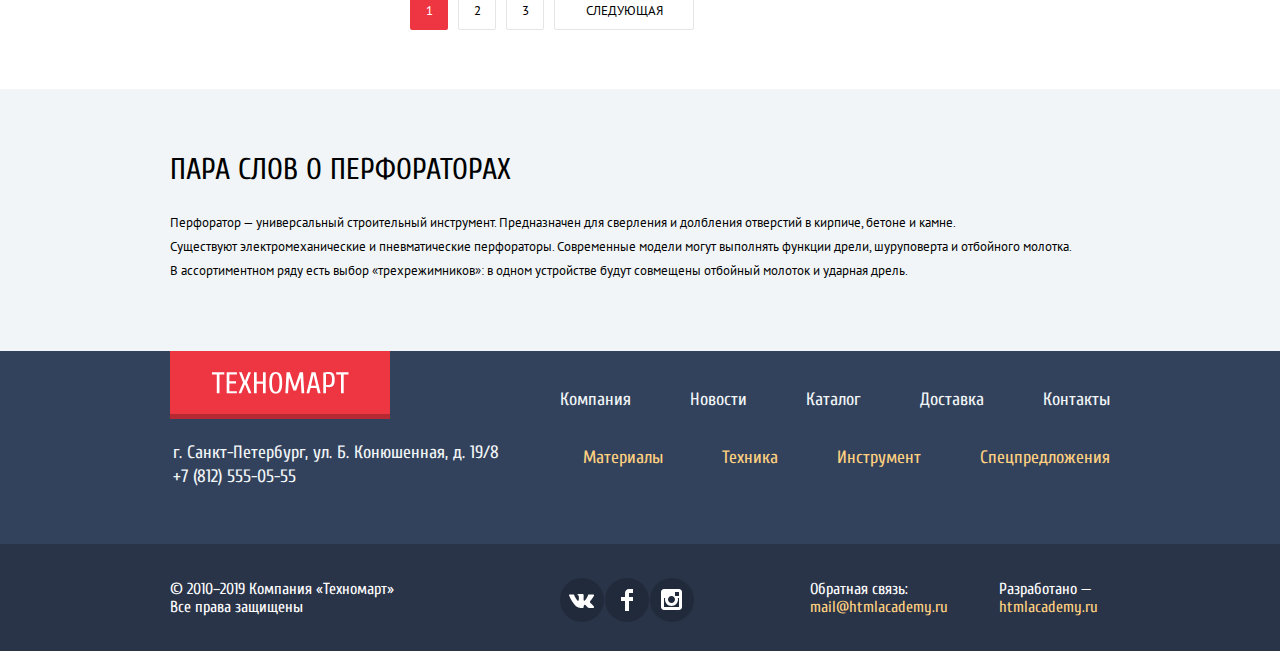
==== commit 101cee79: "fixed typography and added accessibility" ====
--- a/catalog.html
+++ b/catalog.html
@@ -4,7 +4,7 @@
 <head>
   <meta charset="utf-8">
   <meta name="viewport" content="width=device-width, initial-scale=1">
-  <title>HTML Academy: Техномарт</title>
+  <title>Каталог: интернет-магазин «Техномарт»</title>
   <link
     href="https://fonts.googleapis.com/css2?family=Cuprum:ital,wght@0,400;0,700;1,400&family=PT+Sans:wght@400;700&display=swap"
     rel="stylesheet">
@@ -20,26 +20,30 @@
         <a class="logo header-logo" href="index.html">
           <img class="header-logo-icon" src="img/logo-technomart.svg" width="108" height="18" alt="Логотип">
         </a>
-        <form class="search">
-          <label for="search-input"> </label>
-          <input class="search-input" id="search-input" type="search" placeholder="Поиск:">
+        <form class="search" action="https://echo.htmlacademy.ru/" method="get">
+          <label for="search-input"><span class="visually-hidden">Поле поиска</span></label>
+          <input class="search-input" type="search" name="search-input" id="search-input" placeholder="Поиск:"
+            aria-describedby="search-input-desc">
           <div class="search-icon">
-            <svg width="17" height="17" viewBox="0 0 17 17" fill="none" xmlns="http://www.w3.org/2000/svg">
+            <svg aria-hidden="true" focusable="false" width="17" height="17" viewBox="0 0 17 17" fill="none"
+              xmlns="http://www.w3.org/2000/svg">
               <path fill-rule="evenodd" clip-rule="evenodd"
                 d="M13.458 12.044L17 15.586L15.586 17L12.044 13.458C10.782 14.421 9.21 15 7.5 15C3.35786 15 0 11.6421 0 7.5C0 3.35786 3.35786 0 7.5 0C11.6421 0 15 3.35786 15 7.5C15.0001 9.14309 14.4581 10.7403 13.458 12.044ZM7.5 2C4.467 2 2 4.467 2 7.5C2.00331 10.5362 4.4638 12.9967 7.5 13C10.532 13 13 10.532 13 7.5C13 4.467 10.532 2 7.5 2Z"
                 fill="white" />
             </svg>
           </div>
+          <p class="visually-hidden" id="search-input-desc">Введите запрос в поле поиска</p>
         </form>
         <ul class="purchase-list">
           <li>
-            <a class="purchase-item favs-button" href="">Закладки: 0</a>
-          </li>
-          <li>
-            <a class="purchase-item cart-button cart-button-full" href="">Корзина: 10</a>
-          </li>
-          <li>
-            <a class="purchase-item checkout-button" href="">Оформить заказ</a>
+            <a class="button purchase-item favs-button" href="">Закладки:&nbsp;<span class="favs-number">0</span></a>
+          </li>
+          <li>
+            <a class="button purchase-item purchase-item-full cart-button" href="">Корзина:&nbsp;<span
+                class="cart-number">10</span></a>
+          </li>
+          <li>
+            <a class="button purchase-item checkout-button" href="">Оформить заказ</a>
           </li>
         </ul>
       </div>
@@ -50,15 +54,15 @@
         <div class="header-contacts">
           <h2 class="visually-hidden">Контакты</h2>
           <a class="header-phone" href="tel:+78125550555">+7 (812) 555-05-55</a>
-          <p class="header-address">г. Санкт-Петербург, ул. Б. Конюшеннная, д.19/8</p>
+          <p class="header-address">г. Санкт-Петербург, ул. Б. Конюшенная, д.19/8</p>
         </div>
         <div class="user user-in">
           <h2 class="visually-hidden">Личный кабинет</h2>
           <ul class="user-сontrol-panel">
             <li>
               <a class="user-control-panel-item username" href="">
-                <svg class="user-icon" width="20" height="18" viewBox="0 0 20 18" fill="none"
-                  xmlns="http://www.w3.org/2000/svg">
+                <svg aria-hidden="true" focusable="false" class="user-icon" width="20" height="18" viewBox="0 0 20 18"
+                  fill="none" xmlns="http://www.w3.org/2000/svg">
                   <path
                     d="M17.881 14.166C15.737 13.431 13.625 12.5 12.674 11.776C12.017 11.275 11.904 10.158 12.157 9.361C13.275 8.458 14.021 6.884 14.021 5.083C14.021 2.276 12.221 0 10 0C7.77902 0 5.97901 2.276 5.97901 5.083C5.97901 6.884 6.72501 8.457 7.84201 9.36C8.09501 10.158 7.98302 11.275 7.32502 11.776C6.37502 12.5 4.26201 13.43 2.11801 14.166C-0.0259852 14.902 1.48343e-05 18 1.48343e-05 18H20C20 18 20.025 14.901 17.881 14.166Z"
                     fill="#C5C5C5" />
@@ -67,22 +71,24 @@
               </a>
             </li>
             <li>
-              <a class="user-control-panel-item sign-out-button" href="">
-                <svg width="20" height="17" viewBox="0 0 20 17" fill="none" xmlns="http://www.w3.org/2000/svg">
+              <a class="button user-control-panel-item sign-out-button">
+                <svg aria-hidden="true" focusable="false" width="20" height="17" viewBox="0 0 20 17" fill="none"
+                  xmlns="http://www.w3.org/2000/svg">
                   <path d="M20 8.5L11.125 0V6H5.125V11H11.125V17L20 8.5Z" fill="#C5C5C5" />
                   <path
                     d="M2.10591 13.952V3.048C2.12391 2.672 2.27691 1.991 3.11591 1.991H8.14291V0H3.11591C0.937914 0 0.111914 1.81 0.0869141 3.027V13.973C0.111914 15.189 0.937914 17 3.11591 17H8.14291V15.01H3.11591C2.27691 15.01 2.12391 14.327 2.10591 13.952Z"
                     fill="#C5C5C5" />
                 </svg>
-                <span class="visually-hidden">Выйти</span></a>
+                <span class="visually-hidden">Выйти из личного кабинета</span>
+              </a>
             </li>
           </ul>
           <ul class="user-nav-list">
             <li class="user-nav-item">
-              <a class="" href="">Мои заказы</a>
+              <a class="button" href="">Мои заказы</a>
             </li>
             <li class="user-nav-item">
-              <a class="" href="">Личный кабинет</a>
+              <a class="button" href="">Личный кабинет</a>
             </li>
           </ul>
         </div>
@@ -91,7 +97,7 @@
         <h2 class="visually-hidden">Навигация по сайту</h2>
         <ul class="site-nav-list">
           <li>
-            <a class="site-nav-item" href="">Главная</a>
+            <a class="site-nav-item" href="index.html">Главная</a>
           </li>
           <li>
             <a class="site-nav-item" href="">Компания</a>
@@ -118,23 +124,23 @@
   <main>
     <div class="container catalog-container">
       <ul class="breadcrumbs-list">
-        <li class="breadcrumbs-item ">
-          <a class="home-button" href="index.html"><span class="visually-hidden">На главную</span></a>
+        <li class="breadcrumbs-item">
+          <a class="button home-button" href="index.html"><span class="visually-hidden">На главную</span></a>
         </li>
         <li class="breadcrumbs-item">
-          <a href="">Каталог</a>
+          <a class="button" href="">Каталог</a>
         </li>
         <li class="breadcrumbs-item">
-          <a href="">Инструмент</a>
+          <a class="button" href="">Инструмент</a>
         </li>
-        <li class="breadcrumbs-item">
-          Перфораторы
+        <li class="breadcrumbs-item" tabindex="-1">
+          <span>Перфораторы</span>
         </li>
       </ul>
       <div class="heading-container">
         <h1 class="section-heading">Перфораторы</h1>
       </div>
-      <form class="filters" action="https://echo.htmlacademy.ru/">
+      <form class="filters" action="https://echo.htmlacademy.ru/" method="get">
         <h2>Фильтр:</h2>
         <fieldset class="price-filter">
           <legend class="filter-heading">Цена:</legend>
@@ -143,17 +149,19 @@
               <div class="price-scale">
                 <div class="price-scale-bar"></div>
               </div>
-              <div class="price-toggle price-min-toggle" tabindex="0"></div>
-              <div class="price-toggle price-max-toggle" tabindex="0"></div>
+              <div class="price-toggle price-min-toggle" tabindex="0"><span class="visually-hidden">Ползунок минимальной
+                  цены</span></div>
+              <div class="price-toggle price-max-toggle" tabindex="0"><span class="visually-hidden">Полузунок
+                  максимальной цены</span></div>
             </div>
             <div class="price-number">
-              <input class="price-input" type="number" id="min-price" value="0">
-              <label for="min-price"></label>
+              <input class="price-input" type="number" name="min-price" id="min-price" value="0">
+              <label for="min-price"><span class="visually-hidden">Минимальная цена</span></label>
             </div>
             <span>—</span>
             <div class="price-number">
-              <input class="price-input" type="number" id="max-price" value="30000">
-              <label for="max-price"></label>
+              <input class="price-input" type="number" name="max-price" id="max-price" value="30000">
+              <label for="max-price"><span class="visually-hidden">Максимальная цена</span></label>
             </div>
           </div>
         </fieldset>
@@ -161,23 +169,23 @@
           <legend class="filter-heading">Производители:</legend>
           <ul class="brand-list">
             <li class="brand-item">
-              <input class="visually-hidden brand-input" type="checkbox" id="bosch" checked>
+              <input class="visually-hidden brand-input" type="checkbox" name="bosch" id="bosch" checked>
               <label for="bosch">Bosch</label>
             </li>
             <li class="brand-item">
-              <input class="visually-hidden brand-input" type="checkbox" id="interskol">
+              <input class="visually-hidden brand-input" type="checkbox" name="interskol" id="interskol">
               <label for="interskol">Интерскол</label>
             </li>
             <li class="brand-item">
-              <input class="visually-hidden brand-input" type="checkbox" id="makita" checked>
+              <input class="visually-hidden brand-input" type="checkbox" name="makita" id="makita" checked>
               <label for="makita">Makita</label>
             </li>
             <li class="brand-item">
-              <input class="visually-hidden brand-input" type="checkbox" id="dewalt">
+              <input class="visually-hidden brand-input" type="checkbox" name="dewalt" id="dewalt">
               <label for="dewalt">Dewalt</label>
             </li>
             <li class="brand-item">
-              <input class="visually-hidden brand-input" type="checkbox" id="hitachi">
+              <input class="visually-hidden brand-input" type="checkbox" name="hitachi" id="hitachi">
               <label for="hitachi">Hitachi</label>
             </li>
           </ul>
@@ -190,133 +198,141 @@
               <label for="accumulator">Аккумуляторные</label>
             </li>
             <li class="power-item">
-              <input type="radio" class="visually-hidden power-input" type="radio" name="power" id="net">
+              <input type="radio" class="visually-hidden power-input" name="power" id="net">
               <label for="net">Сетевые</label>
             </li>
           </ul>
         </fieldset>
-        <input class="button show-button" type="submit" value="Показать"></button>
+        <input class="button show-button" type="submit" value="Показать">
       </form>
-      <form class="sorting" action="">
+      <div class="sorting">
         <h2>Сортировка:</h2>
-        <fieldset class="sorting-type">
-          <ul class="sorting-type-list">
-            <li class="sorting-type-item">
-              <input class="visually-hidden sorting-type-input" type="radio" name="sorting-type" id="for-price" checked>
-              <label class="sorting-type-label" for="for-price"><span>По цене</span></label>
-            </li>
-            <li class="sorting-type-item">
-              <input class="visually-hidden sorting-type-input" type="radio" name="sorting-type" id="for-type">
-              <label class="sorting-type-label" for="for-type"><span>По типу</span></label>
-            </li>
-            <li class="sorting-type-item">
-              <input class="visually-hidden sorting-type-input" type="radio" name="sorting-type" id="for-function">
-              <label class="sorting-type-label" for="for-function"><span>По функционалу</span></label>
-            </li>
-          </ul>
-        </fieldset>
-        <fieldset class="sorting-range">
-          <ul class="sorting-range-list">
-            <li class="sorting-range-item">
-              <input class="visually-hidden sorting-range-input" type="radio" name="sorting-range" id="ascending"
-                checked>
-              <label class="sorting-range-label sorting-range-up" for="ascending"><span class="visually-hidden">По
-                  возрастанию</span></label>
-            </li>
-            <li class="sorting-range-item">
-              <input class="visually-hidden sorting-range-input" type="radio" name="sorting-range" id="descending">
-              <label class="sorting-range-label sorting-range-down" for="descending"><span class="visually-hidden">По
-                  убыванию</span></label>
-            </li>
-          </ul>
-        </fieldset>
-      </form>
+        <ul class="sorting-type-list">
+          <li class="sorting-type-item">
+            <a class="sorting-type sorting-type-current" href="">По цене</a>
+          </li>
+          <li class="sorting-type-item">
+            <a class="sorting-type" href="">По типу</a>
+          </li>
+          <li class="sorting-type-item">
+            <a class="sorting-type" href="">По функционалу</a>
+          </li>
+        </ul>
+        <ul class="sorting-range-list">
+          <li class="sorting-range-item">
+            <a class="sorting-range sorting-range-up sorting-range-current"><span class="visually-hidden">По
+                возрастанию</span></a>
+          </li>
+          <li class="sorting-range-item">
+            <a class="sorting-range sorting-range-down"><span class="visually-hidden">По
+                убыванию</span></a>
+          </li>
+        </ul>
+      </div>
       <section class="goods">
         <ul class="goods-list col-3">
-          <li class="goods-item">
-            <img class="good-image" src="img/6000.jpg" width="144" height="128" alt="Перфоратор BOSCH BFG 6000">
-            <div class="goods-purchase-options">
-              <button class="button purchase-button buy-button">Купить</button>
-              <button class="button purchase-button to-favs-button">В закладки</button>
+          <li class="goods-item" tabindex="0">
+            <img class="good-image" src="img/6000.jpg" width="144" height="128" alt="">
+            <div class="goods-purchase-options">
+              <button class="button purchase-button buy-button"
+                aria-label="Добавить перфоратор BFG 6000 в корзину">Купить</button>
+              <button class="button purchase-button to-favs-button"
+                aria-label="Добавить перфоратор BFG 6000 в закладки">В закладки</button>
             </div>
             <h3>Перфоратор BOSCH BFG 6000</h3>
             <p class="old-price"> 30500 р. </p>
             <p class="actual-price">25500 р.</p>
           </li>
-          <li class="goods-item">
-            <img class="good-image" src="img/6000.jpg" width="144" height="128" alt="Перфоратор BOSCH BFG 6000">
-            <div class="goods-purchase-options">
-              <button class="button purchase-button buy-button">Купить</button>
-              <button class="button purchase-button to-favs-button">В закладки</button>
+          <li class="goods-item" tabindex="0">
+            <img class="good-image" src="img/6000.jpg" width="144" height="128" alt="">
+            <div class="goods-purchase-options">
+              <button class="button purchase-button buy-button"
+                aria-label="Добавить перфоратор BFG 6000 в корзину">Купить</button>
+              <button class="button purchase-button to-favs-button"
+                aria-label="Добавить перфоратор BFG 6000 в закладки">В закладки</button>
             </div>
             <h3>Перфоратор BOSCH BFG 6000</h3>
             <p class="old-price"> 30500 р. </p>
             <p class="actual-price">25500 р.</p>
           </li>
-          <li class="goods-item new">
-            <img class="good-image" src="img/6000.jpg" width="144" height="128" alt="Перфоратор BOSCH BFG 6000">
-            <div class="goods-purchase-options">
-              <button class="button purchase-button buy-button">Купить</button>
-              <button class="button purchase-button to-favs-button">В закладки</button>
+          <li class="goods-item new" tabindex="0">
+            <img class="good-image" src="img/6000.jpg" width="144" height="128" alt="">
+            <div class="goods-purchase-options">
+              <button class="button purchase-button buy-button"
+                aria-label="Добавить перфоратор BFG 6000 в корзину">Купить</button>
+              <button class="button purchase-button to-favs-button"
+                aria-label="Добавить перфоратор BFG 6000 в закладки">В закладки</button>
             </div>
             <h3>Перфоратор BOSCH BFG 6000</h3>
             <p class="old-price"> 30500 р. </p>
             <p class="actual-price">25500 р.</p>
           </li>
-          <li class="goods-item new">
-            <img class="good-image" src="img/3000.jpg" width="127" height="112" alt="Перфоратор BOSCH BFG 3000">
-            <div class="goods-purchase-options">
-              <button class="button purchase-button buy-button">Купить</button>
-              <button class="button purchase-button to-favs-button">В закладки</button>
+          <li class="goods-item new" tabindex="0">
+            <img class="good-image" src="img/3000.jpg" width="127" height="112" alt="">
+            <div class="goods-purchase-options">
+              <button class="button purchase-button buy-button"
+                aria-label="Добавить перфоратор BFG 3000 в корзину">Купить</button>
+              <button class="button purchase-button to-favs-button"
+                aria-label="Добавить перфоратор BFG 3000 в закладки">В закладки</button>
             </div>
             <h3>Перфоратор BOSCH BFG 3000</h3>
             <p class="old-price"> 22500 р. </p>
             <p class="actual-price">15500 р.</p>
           </li>
-          <li class="goods-item">
-            <img class="good-image" src="img/6000.jpg" width="144" height="128" alt="Перфоратор BOSCH BFG 6000">
-            <div class="goods-purchase-options">
-              <button class="button purchase-button buy-button">Купить</button>
-              <button class="button purchase-button to-favs-button">В закладки</button>
+          <li class="goods-item" tabindex="0">
+            <img class="good-image" src="img/6000.jpg" width="144" height="128" alt="">
+            <div class="goods-purchase-options">
+              <button class="button purchase-button buy-button"
+                aria-label="Добавить перфоратор BFG 6000 в корзину">Купить</button>
+              <button class="button purchase-button to-favs-button"
+                aria-label="Добавить перфоратор BFG 6000 в закладки">В закладки</button>
             </div>
             <h3>Перфоратор BOSCH BFG 6000</h3>
             <p class="old-price"> 30500 р. </p>
             <p class="actual-price">25500 р.</p>
           </li>
-          <li class="goods-item new">
-            <img class="good-image" src="img/2000.jpg" width="127" height="112" alt="Перфоратор BOSCH BFG 2000">
-            <div class="goods-purchase-options">
-              <button class="button purchase-button buy-button">Купить</button>
-              <button class="button purchase-button to-favs-button">В закладки</button>
+          <li class="goods-item new" tabindex="0">
+            <img class="good-image" src="img/2000.jpg" width="127" height="112" alt="">
+            <div class="goods-purchase-options">
+              <button class="button purchase-button buy-button"
+                aria-label="Добавить перфоратор BFG 2000 в корзину">Купить</button>
+              <button class="button purchase-button to-favs-button"
+                aria-label="Добавить перфоратор BFG 2000 в закладки">В закладки</button>
             </div>
             <h3>Перфоратор BOSCH BFG 2000</h3>
             <p class="actual-price">12500 р.</p>
           </li>
-          <li class="goods-item new">
-            <img class="good-image" src="img/3000.jpg" width="127" height="112" alt="Перфоратор BOSCH BFG 3000">
-            <div class="goods-purchase-options">
-              <button class="button purchase-button buy-button">Купить</button>
-              <button class="button purchase-button to-favs-button">В закладки</button>
+          <li class="goods-item new" tabindex="0">
+            <img class="good-image" src="img/3000.jpg" width="127" height="112" alt="">
+            <div class="goods-purchase-options">
+              <button class="button purchase-button buy-button"
+                aria-label="Добавить перфоратор BFG 3000 в корзину">Купить</button>
+              <button class="button purchase-button to-favs-button"
+                aria-label="Добавить перфоратор BFG 3000 в закладки">В закладки</button>
             </div>
             <h3>Перфоратор BOSCH BFG 3000</h3>
             <p class="old-price"> 22500 р. </p>
             <p class="actual-price">15500 р.</p>
           </li>
-          <li class="goods-item">
-            <img class="good-image" src="img/6000.jpg" width="144" height="128" alt="Перфоратор BOSCH BFG 6000">
-            <div class="goods-purchase-options">
-              <button class="button purchase-button buy-button">Купить</button>
-              <button class="button purchase-button to-favs-button">В закладки</button>
+          <li class="goods-item" tabindex="0">
+            <img class="good-image" src="img/6000.jpg" width="144" height="128" alt="">
+            <div class="goods-purchase-options">
+              <button class="button purchase-button buy-button"
+                aria-label="Добавить перфоратор BFG 6000 в корзину">Купить</button>
+              <button class="button purchase-button to-favs-button"
+                aria-label="Добавить перфоратор BFG 6000 в закладки">В закладки</button>
             </div>
             <h3>Перфоратор BOSCH BFG 6000</h3>
             <p class="old-price"> 30500 р. </p>
             <p class="actual-price">25500 р.</p>
           </li>
-          <li class="goods-item new">
-            <img class="good-image" src="img/2000.jpg" width="127" height="112" alt="Перфоратор BOSCH BFG 2000">
-            <div class="goods-purchase-options">
-              <button class="button purchase-button buy-button">Купить</button>
-              <button class="button purchase-button to-favs-button">В закладки</button>
+          <li class="goods-item new" tabindex="0">
+            <img class="good-image" src="img/2000.jpg" width="127" height="112" alt="">
+            <div class="goods-purchase-options">
+              <button class="button purchase-button buy-button"
+                aria-label="Добавить перфоратор BFG 2000 в корзину">Купить</button>
+              <button class="button purchase-button to-favs-button"
+                aria-label="Добавить перфоратор BFG 2000 в закладки">В закладки</button>
             </div>
             <h3>Перфоратор BOSCH BFG 2000</h3>
             <p class="actual-price">25500 р.</p>
@@ -324,7 +340,7 @@
         </ul>
       </section>
       <div class="pagination">
-        <a class="pagination-item pagination-item-current" href="catalog.html"> 1 </a>
+        <span class="pagination-item pagination-item-current"> 1 </span>
         <a class="pagination-item" href=""> 2 </a>
         <a class="pagination-item" href=""> 3 </a>
         <a class="pagination-item" href=""> Cледующая </a>
@@ -424,12 +440,12 @@
     </div>
   </footer>
   <section class="modal modal-cart">
-    <p>Товар добавлен в корзину!</p>
+    <h2>Товар добавлен в корзину!</h2>
     <div class="modal-buttons">
-      <a class="modal-cart-button modal-checkout-button" href="">Оформить заказ</a>
-      <a class="modal-cart-button modal-continue-button" href="">Продолжить покупки</a>
-    </div>
-    <button class="close-button"><span class="visually-hidden">Закрыть</span></button>
+      <a class="button basic-button modal-checkout-button" href="">Оформить заказ</a>
+      <a class="button basic-button modal-continue-button" href="">Продолжить покупки</a>
+    </div>
+    <button class="button close-button"><span class="visually-hidden">Закрыть</span></button>
   </section>
 </body>
 
--- a/css/style.css
+++ b/css/style.css
@@ -32,6 +32,7 @@
 .button {
   font: inherit;
   color: inherit;
+  cursor: pointer;
 }
 
 .homepage {
@@ -75,6 +76,7 @@
 }
 
 .page-body {
+  position: relative;
   min-height: 100%;
   display: grid;
   grid-template-rows: auto 1fr auto;
@@ -106,25 +108,25 @@
   row-gap: 20px;
 }
 
-.more-details-button {
+.basic-button {
   background: #ee3643;
   font-size: 14px;
   line-height: 18px;
   color: var(--basic-white);
-  display: block;
   width: 192px;
   height: 38px;
-  text-align: center;
-  padding: 11px 0 9px 0;
-  box-sizing: border-box;
+  display: flex;
+  justify-content: center;
+  align-items: center;
   text-transform: uppercase;
-}
-
-.more-details-button:hover {
+  border: none;
+}
+
+.basic-button:hover {
   background: #ca2c37;
 }
 
-.more-details-button:active {
+.basic-button:active {
   background: #ba2732;
 }
 
@@ -259,11 +261,13 @@
   left: 20px;
   width: 14px;
   height: 16px;
+  opacity: 0.3;
   background-image: url("../img/icon-bookmark.svg");
-  opacity: 0.3;
-}
-
-.cart-button-full {
+  background-repeat: no-repeat;
+  background-position: 0 0;
+}
+
+.purchase-item-full {
   background-color: #ee3643;
 }
 
@@ -274,8 +278,10 @@
   left: 26px;
   width: 15px;
   height: 15px;
+  opacity: 0.3;
   background-image: url("../img/icon-cart.svg");
-  opacity: 0.3;
+  background-repeat: no-repeat;
+  background-position: 0 0;
 }
 
 .checkout-button {
@@ -349,7 +355,9 @@
   left: 39px;
   width: 19px;
   height: 19px;
-  background-image: url("../img/icon-phone.svg")
+  background-image: url("../img/icon-phone.svg");
+  background-repeat: no-repeat;
+  background-position: 0 0;
 }
 
 .header-address {
@@ -628,7 +636,9 @@
   right: 43px;
   width: 44px;
   height: 65px;
-  background-image: url("../img/materials.svg")
+  background-image: url("../img/materials.svg");
+  background-repeat: no-repeat;
+  background-position: 0 0;
 }
 
 .tools-item {
@@ -642,7 +652,9 @@
   right: 31px;
   width: 75px;
   height: 61px;
-  background-image: url("../img/tools.svg")
+  background-image: url("../img/tools.svg");
+  background-repeat: no-repeat;
+  background-position: 0 0;
 }
 
 .tech-item {
@@ -656,7 +668,9 @@
   right: 31px;
   width: 78px;
   height: 62px;
-  background-image: url("../img/tech.svg")
+  background-image: url("../img/tech.svg");
+  background-repeat: no-repeat;
+  background-position: 0 0;
 }
 
 .sales-item {
@@ -670,7 +684,9 @@
   right: 45px;
   width: 59px;
   height: 72px;
-  background-image: url("../img/sales.svg")
+  background-image: url("../img/sales.svg");
+  background-repeat: no-repeat;
+  background-position: 0 0;
 }
 
 .shipping-item {
@@ -684,7 +700,9 @@
   right: 31px;
   width: 78px;
   height: 63px;
-  background-image: url("../img/shipping.svg")
+  background-image: url("../img/shipping.svg");
+  background-repeat: no-repeat;
+  background-position: 0 0;
 }
 
 .special-offers {
@@ -706,6 +724,8 @@
 
 .special-offers-button {
   background-image: url("../img/slider-control.svg");
+  background-repeat: no-repeat;
+  background-position: 0 0;
   background-color: transparent;
   border: none;
   position: absolute;
@@ -818,10 +838,6 @@
 .special-offer-image {
   grid-column: 1 / 3;
   grid-row: 1 / 3;
-}
-
-.catalog-container .goods {
-  margin: 8px 0 28px;
 }
 
 .heading-container {
@@ -944,8 +960,9 @@
   align-items: center;
 }
 
-.goods-item:hover .good-image {
-  display: none;
+.goods-item:hover .good-image,
+.goods-item:focus-within .good-image {
+opacity: 0;
 }
 
 .goods-item:hover {
@@ -957,13 +974,18 @@
   font-weight: normal;
   font-size: 14px;
   line-height: 18px;
-  margin: 38px 0 auto;
-  padding: 0;
-  list-style: none;
-  display: none;
-}
-
-.goods-item:hover .goods-purchase-options {
+  position: absolute;
+  top: 38px;
+  left: 41px;
+  margin: 0;
+  padding: 0;
+  list-style: none;
+  opacity: 0;
+}
+
+.goods-item:hover .goods-purchase-options, 
+.goods-item:focus-within .goods-purchase-options {
+  opacity: 1;
   display: flex;
   flex-direction: column;
   justify-content: flex-start;
@@ -997,8 +1019,10 @@
   height: 15px;
   top: 10px;
   left: 30px;
+  opacity: 0.3;
   background-image: url("../img/icon-cart.svg");
-  opacity: 0.3;
+  background-repeat: no-repeat;
+  background-position: 0 0;
 }
 
 .buy-button:hover {
@@ -1053,7 +1077,7 @@
   filter: drop-shadow(0px 4px 20px rgba(0, 0, 0, 0.15));
 }
 
-.brands-item a {
+.brands-image-container {
   display: flex;
   justify-content: center;
   align-items: center;
@@ -1069,18 +1093,15 @@
   background: #f1f5f7;
   display: flex;
   padding: 64px 0 4px;
-}
-
-.services-container .section-heading {
-  display: flex;
-  flex-direction: column;
-  justify-content: flex-start;
-  align-items: flex-start;
+  margin-bottom: 70px;
+}
+
+.services-container > .section-heading {
   color: var(--basic-black);
   margin-bottom: 25px;
 }
 
-.services-container .section-text {
+.services-container > .section-text {
   margin-bottom: 70px;
   width: 400px;  
 }
@@ -1089,12 +1110,13 @@
   display: grid;
   grid-template-columns: 1fr 2fr;
   column-gap: 20px;
-  padding-bottom: 99px;
-  box-sizing: border-box;
 }
 
 .services-list {
+  font-size: 21px;
+  line-height: 30px;
   font-weight: bold;
+  color: var(--basic-white);
   margin: 0;
   padding: 0;
   list-style: none;
@@ -1112,40 +1134,35 @@
   height: 279px;
   top: -49px;
   left: 230px;
-  background-image: url("../img/service-line.png")
+  background-image: url("../img/service-line.png");
+  background-repeat: no-repeat;
+  background-position: 0 0;
 }
 
 .services-button {
-  font-size: 21px;
-  line-height: 30px;
-  color: var(--basic-white);
-  background: #32425c;
-  box-shadow: 0px 1px 0px #293449, inset 0px 1px 0px #405069;
-  border: none;
-  display: block;
   width: 240px;
   height: 61px;
-  text-align: left;
-  padding: 13px 0 17px 22px;
+  background: #32425c;
+  border: none;
+  box-shadow: 0px 1px 0px #293449, inset 0px 1px 0px #405069;
+  padding-left: 22px;  
   box-sizing: border-box;
+  display: flex;
+  justify-content: flex-start;
+  align-items: center;
+  cursor: pointer;
 }
 
 .services-button:hover {
   background: #293449;
   box-shadow: 0px 1px 0px #293449,
   inset 0px 1px 0px #405069;
-  cursor: pointer;
-}
-
-.services-button-current {
+}
+
+.services-button:disabled {
   background: #ffffff;
   box-shadow: 0px 1px 0px #ffffff;
   color: #32425c;
-}
-
-.services-button-current:hover {
-  background: #ffffff;
-  box-shadow: 0px 1px 0px #ffffff;
   cursor: default;
 }
 
@@ -1157,6 +1174,15 @@
 
 .services-info-item {
   display: none;
+}
+
+.services-info-item .section-heading {
+  margin-bottom: 30px;
+  color: #32425C;
+}
+
+.services-info-item .section-text {
+  width: 300px;
 }
 
 .services-info-item-current {
@@ -1167,40 +1193,33 @@
   position: relative;
 }
 
-.services-info-item .section-heading {
-  margin: 0 0 30px;
-  padding: 0;
-  color: #32425C;
-}
-
-.services-info-item .section-text {
-  margin: 0;
-  padding: 0;
-  width: 300px;
-}
-
-.services-info-item::after {
+.services-shipping {
+  padding-bottom: 128px;
+}
+
+.services-shipping::after {
   content: "";
   position: absolute;
   width: 468px;
   height: 261px;
-  top: 17px;
+  top: 22px;
   right: 0;
-  background-image: url("../img/shipping.png")
+  background-image: url("../img/shipping.png");
+  background-repeat: no-repeat;
+  background-position: 0 0;
 }
 
 .shop-info-container {
   display: grid;
   grid-template-columns: 1fr 1fr;
   column-gap: 20px;
-  padding: 70px 0;
-  height: 356px;
+  margin-bottom: 70px;
 }
 
 .shop-info {
   display: flex;
   flex-direction: column;
-  justify-content: flex-start;
+  justify-content: space-between;
   align-items: flex-start;
   position: relative;
 }
@@ -1211,11 +1230,11 @@
 }
 
 .shop-info-text-container {
-  margin-bottom: 1px;
+  margin-bottom: 3px;
 }
 
 .shop-info-text-container .section-text + .section-text {
-  margin-top: 30px;
+  margin-top: 27px;
 }
 
 .shipping-partners-list {
@@ -1246,18 +1265,18 @@
   left: 0;
   background-image: url("../img/line-marker.svg");
   background-repeat: no-repeat;
-}
-
-.shop-info .more-details-button {
+  background-position: 0 0;
+}
+
+.shop-info .basic-button {
   width: 220px;
-  margin-top: auto;
 }
 
 .contacts {
   justify-self: end;
   display: flex;
   flex-direction: column;
-  justify-content: flex-start;
+  justify-content: space-between;
   align-items: flex-start;
   position: relative;
 }
@@ -1278,9 +1297,8 @@
   margin-bottom: 25px;
 }
 
-.contacts .more-details-button {
+.contacts .basic-button {
   width: 100%;
-  margin-top: auto;
 }
 
 .footer {
@@ -1412,6 +1430,7 @@
   left: 9px;
   background-image: url("../img/icon-vk.svg");
   background-repeat: no-repeat;
+  background-position: 0 0;
 }
 
 .fb::after {
@@ -1423,6 +1442,7 @@
   left: 16px;
   background-image: url("../img/icon-fb.svg");
   background-repeat: no-repeat;
+  background-position: 0 0;
 }
 
 .ig::after {
@@ -1434,6 +1454,7 @@
   left: 11px;
   background-image: url("../img/icon-ig.svg");
   background-repeat: no-repeat;
+  background-position: 0 0;
 }
 
 .footer-socials-item:hover,
@@ -1528,7 +1549,9 @@
   height: 12px;
   top: 3px;
   left: 0;
-  background-image: url("../img/icon-right-small.svg")
+  background-image: url("../img/icon-right-small.svg");
+  background-repeat: no-repeat;
+  background-position: 0 0;
 }
 
 .home-button {
@@ -1543,7 +1566,13 @@
   height: 12px;
   top: 3px;
   left: 0;
-  background-image: url("../img/icon-home.svg")
+  background-image: url("../img/icon-home.svg");
+  background-repeat: no-repeat;
+  background-position: 0 0;
+}
+
+.home-button:focus::before {
+  outline: 2px solid black;
 }
 
 .catalog-container .heading-container {
@@ -1723,7 +1752,7 @@
 }
 
 .brand-item {
-  margin-bottom: 22px;
+  margin-bottom: 20px;
   text-transform: uppercase;
 }
 
@@ -1746,35 +1775,41 @@
   height: 23px;
   top: -3px;
   left: 0;
-  background-image: url("../img/checkbox-off.svg")
-}
-
-.brand-input + label:hover::before {
-  background-image: url("../img/checkbox-off-hover-disabled.svg");
+  border: 2px solid #C5C5C5;
+  border-radius: 2px;
+  box-sizing: border-box;
+}
+
+.brand-input + label:hover::before,
+.brand-input:focus + label::before {
+  border-color: #B5B5B5;
 }
 
 .brand-input:disabled + label::before {
-  background-image: url("../img/checkbox-off-hover-disabled.svg");
+  border-color: #B5B5B5;
   opacity: 0.3;
 }
 
 .brand-input:checked + label::before {
   content: "";
   position: absolute;
-  width: 27px;
+  width: 23px;
   height: 23px;
   top: -3px;
-  left: 0;
-  background-image: url("../img/checkbox-on.svg")
-}
-
-.brand-input:disabled + label::before {
-  background-image: url("../img/checkbox-on-hover-disabled.svg");
+  left: 0px;
+  background-image: url("../img/checked.svg");
+  background-repeat: no-repeat;
+  background-position: 2px 0;
+}
+
+.brand-input:checked + label:hover::before,
+.brand-input:checked:focus + label::before {
+  background-image: url("../img/checked-hover.svg");
+}
+
+.brand-input:checked:disabled + label::before {
+  background-image: url("../img/checked-hover.svg");
   opacity: 0.3;
-}
-
-.brand-input:checked + label:hover::before {
-  background-image: url("../img/checkbox-on-hover-disabled.svg");
 }
 
 .filters .power-filter {
@@ -1827,7 +1862,8 @@
   box-sizing: border-box;
 }
 
-.power-input + label:hover::before {
+.power-input + label:hover::before,
+.power-input:focus + label::before {
   border-color: #B5B5B5;
 }
 
@@ -1847,7 +1883,8 @@
   border-radius: 50%;
 }
 
-.power-input:checked + label:hover::after {
+.power-input:checked + label:hover::after,
+.power-input:focus:checked + label::after {
   background-color: #B5B5B5;
 }
 
@@ -1882,12 +1919,6 @@
   box-sizing: border-box;
 }
 
-.sorting fieldset {
-  border: none;
-  margin: 0;
-  padding: 0;
-}
-
 .sorting-type-list {
   margin: 0 46px 0 140px; 
   padding: 0;  
@@ -1902,38 +1933,34 @@
   margin-left: 65px;
 }
 
-.sorting-type-label {
+.sorting-type {
   position: relative;
   cursor: pointer;
   user-select: none;
   border-bottom: 1px dotted #EE3643;
   box-sizing: border-box;
   text-transform: uppercase;
-}
-
-.sorting-type-label span {
-  color: #000000;
-  opacity: 0.3;
+  color: rgba(0, 0, 0, 0.3);
   font-size: 13px;
   line-height: 18px;
-  text-transform: uppercase;
-}
-
-.sorting-type-label:hover {
+}
+
+.sorting-type:hover {
   border-bottom: 1px solid #EE3643;
 }
 
-.sorting-type-label:hover span {
-  opacity: 1;
-}
-
-.sorting-type-input:checked + label {
-  border: none;
+.sorting-type:hover {
+  color: rgba(0, 0, 0, 1);
+}
+
+.sorting-type-current {
+  border-bottom: none;
+  color: rgba(0, 0, 0, 1);
+  color: #EE3643;
 } 
 
-.sorting-type-input:checked + .sorting-type-label span {
-  opacity: 1;
-  color: #EE3643;
+.sorting-type-current:hover {
+  border-bottom: none;
 }
 
 .sorting-range-list {
@@ -1950,7 +1977,7 @@
   margin-left: 21px;
 }
 
-.sorting-range-label {
+.sorting-range {
   position: relative;
   display: block;
   cursor: pointer;
@@ -1958,7 +1985,7 @@
   padding-left: 11px;
 }
 
-.sorting-range-label::before {
+.sorting-range::before {
   content: "";
   position: absolute;
   width: 0;
@@ -1974,12 +2001,19 @@
   transform: rotate(180deg);
 }
 
-.sorting-range-label:hover::before {
+.sorting-range:hover::before,
+.sorting-range:focus::before {
   border-bottom: 11px solid var(--basic-black);
 }
 
-.sorting-range-input:checked + .sorting-range-label::before {
+.sorting-range-current::before {
   border-bottom: 11px solid #EE3643;
+}
+
+.catalog-container .goods {
+  margin: 8px 0 28px;
+  grid-row: 4 / 5;
+  grid-column: 2 / 3;
 }
 
 .pagination {
@@ -2027,14 +2061,6 @@
   color: var(--basic-white);
 }
 
-.pagination-item-current:hover {
-  border: none;
-}
-
-.pagination-item-current:active {
-  border: none;
-}
-
 .perforators-info-container {
   background: #F1F5F7;
 }
@@ -2053,12 +2079,10 @@
 }
 
 .modal {
-  position: fixed;
   top: 0;
   right: 0;
   left: 0;
   bottom: 0;
-  width: 620px;
   margin: 0 auto;
   font-family: "Cuprum", sans-serif;
   box-sizing: border-box;
@@ -2068,6 +2092,10 @@
   flex-wrap: wrap;
   justify-content: center;
   display: none;
+}
+
+.modal-show {
+  display: block;
 }
 
 .modal::before {
@@ -2088,8 +2116,10 @@
   height: 21px;
   border: none;
   background-color: transparent;
+  cursor: pointer;
   background-image: url("../img/icon-close.svg");
-  cursor: pointer;
+  background-repeat: no-repeat;
+  background-position: 0 0;
 }
 
 .modal-buttons {
@@ -2105,11 +2135,15 @@
 }
 
 .modal-write-us {
-  top: auto;
-  bottom: 352px;
+  position: absolute;
+  width: 620px;
+  top: 2369px;
+  bottom: auto;
 }
 
 .write-us-data {
+  list-style: none;
+  margin: 0;
   padding: 46px 80px 37px;
   display: flex;
   flex-wrap: wrap;
@@ -2117,7 +2151,7 @@
   align-items: center;
 }
 
-.write-us-data p {
+.write-us-data li {
   display: flex;
   flex-direction: column;
   justify-content: flex-start;
@@ -2126,7 +2160,7 @@
   margin: 0 0 13px;
 }
 
-.write-us-data p:last-child {
+.write-us-data li:last-child {
   margin-bottom: 0;
 }
 
@@ -2156,30 +2190,25 @@
   height: 114px;
 }
 
-.modal-buttons .modal-submit-button {
+.modal-buttons .basic-button {
   width: 460px;
-  height: 38px;
-  color: var(--basic-white);
-  display: flex;
-  justify-content: center;
-  align-items: center;
-  background: #EE3643;
-  border: none;
-  text-transform: uppercase;
 }
 
 .modal-map {
+  position: absolute;
   width: 943px;
-  top: auto;
-  bottom: 333px;
+  top: 2369px;
+  bottom: auto;
 }
 
 .modal-cart {
-  top: 655px;
+  position: fixed;
+  width: 620px;
+  top: 50vh;
   bottom: auto;
 }
 
-.modal-cart p {
+.modal-cart h2 {
   margin: 0;
   padding: 73px 0 70px;
   width: 100%;
@@ -2192,7 +2221,7 @@
   position: relative;
 }
 
-.modal-cart p::before {
+.modal-cart h2::before {
   content: "";
   position: absolute;
   top: 55px;
@@ -2200,29 +2229,30 @@
   width: 66px;
   height: 66px;
   background-image: url("../img/icon-mark.svg");
-}
-
-.modal-buttons .modal-cart-button {
+  background-repeat: no-repeat;
+  background-position: 0 0;
+}
+
+.modal-cart .basic-button {
   width: 192px;
-  height: 38px;
-  display: flex;
-  justify-content: center;
-  align-items: center;
   margin-right: 10px;
-  border: none;
-  text-transform: uppercase;
 }
 
 .modal-buttons .modal-cart-button:last-child {
   margin-right: 0;
 }
 
-.modal-checkout-button {
-  color: var(--basic-white);
-  background: #EE3643;
-}
-
 .modal-continue-button {
   color: var(--basic-black);
-  background: #FFFFFF;
+  background-color: #FFFFFF;
+}
+
+.modal-continue-button:hover,
+.modal-continue-button:focus {
+  background-color: #C5C5C5;
+}
+
+.modal-continue-button:active {
+  background-color: #FFFFFF;
+  opacity: 0.5;
 }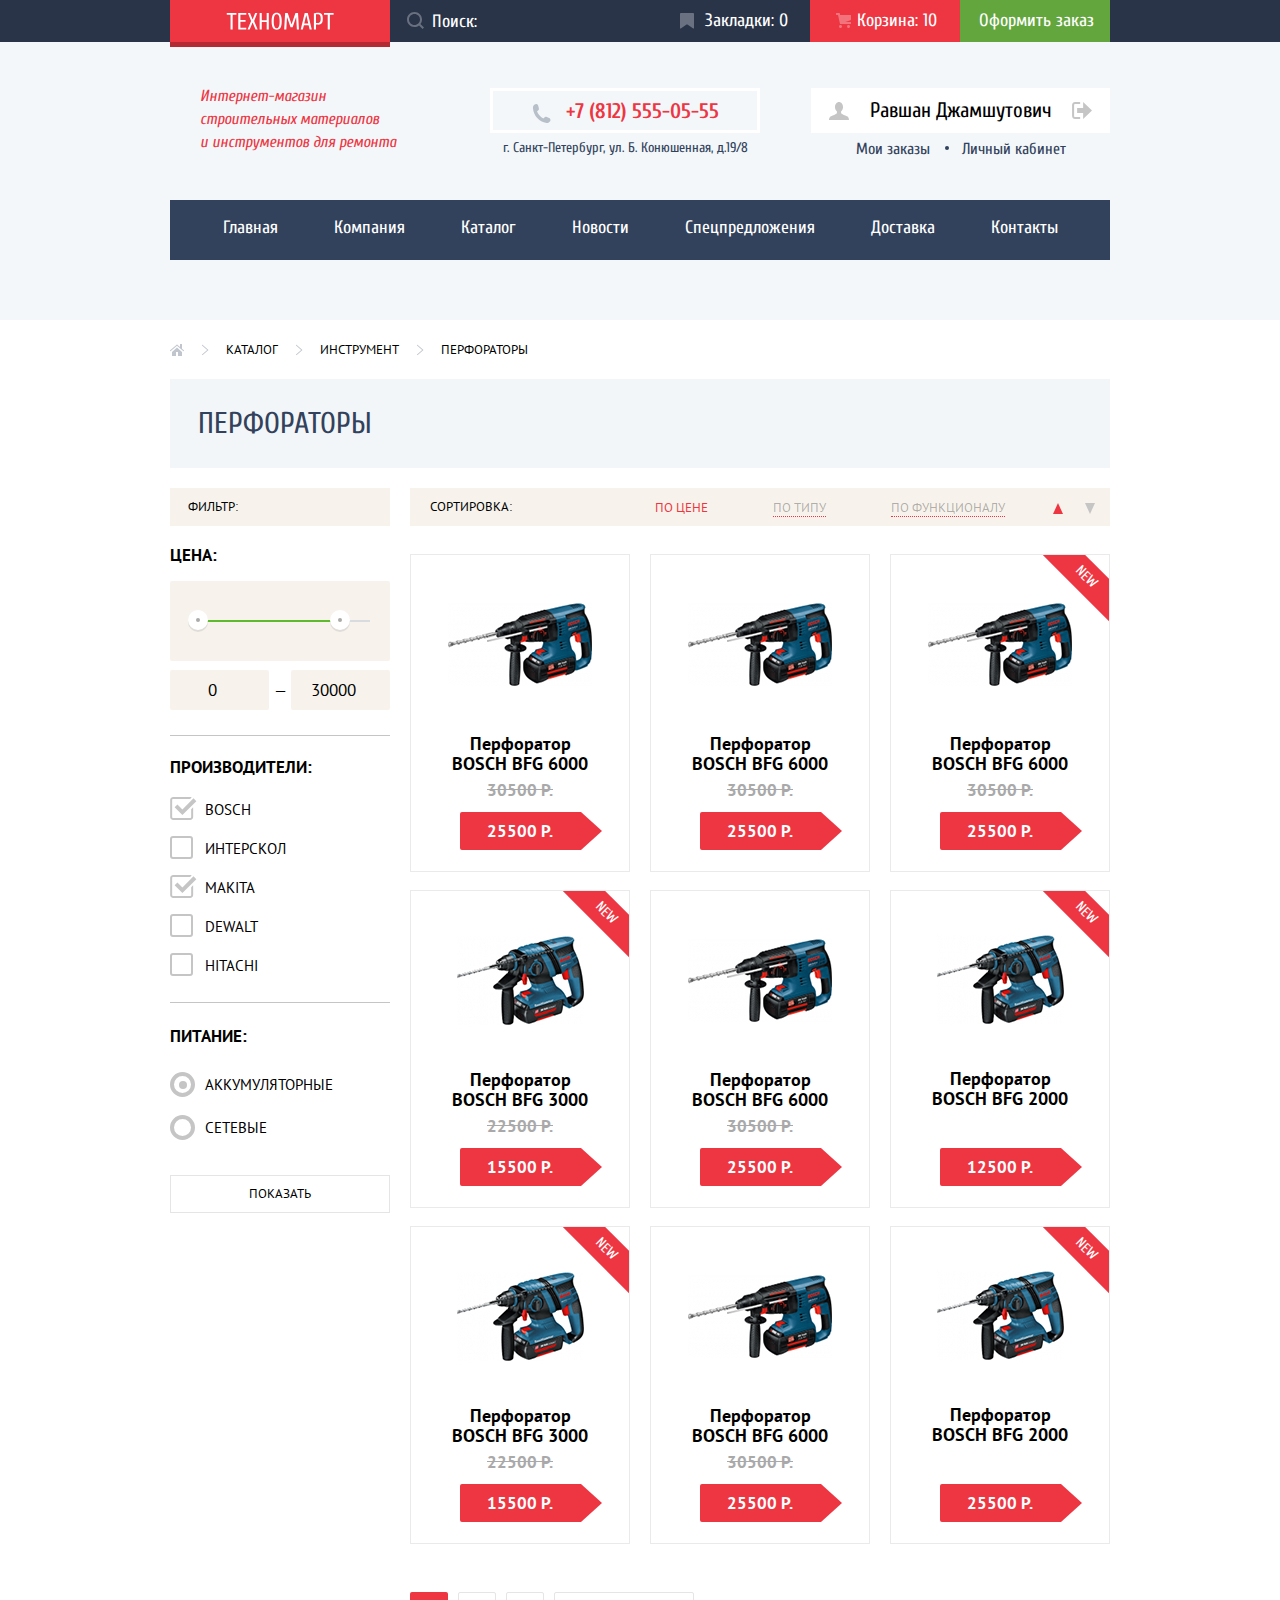
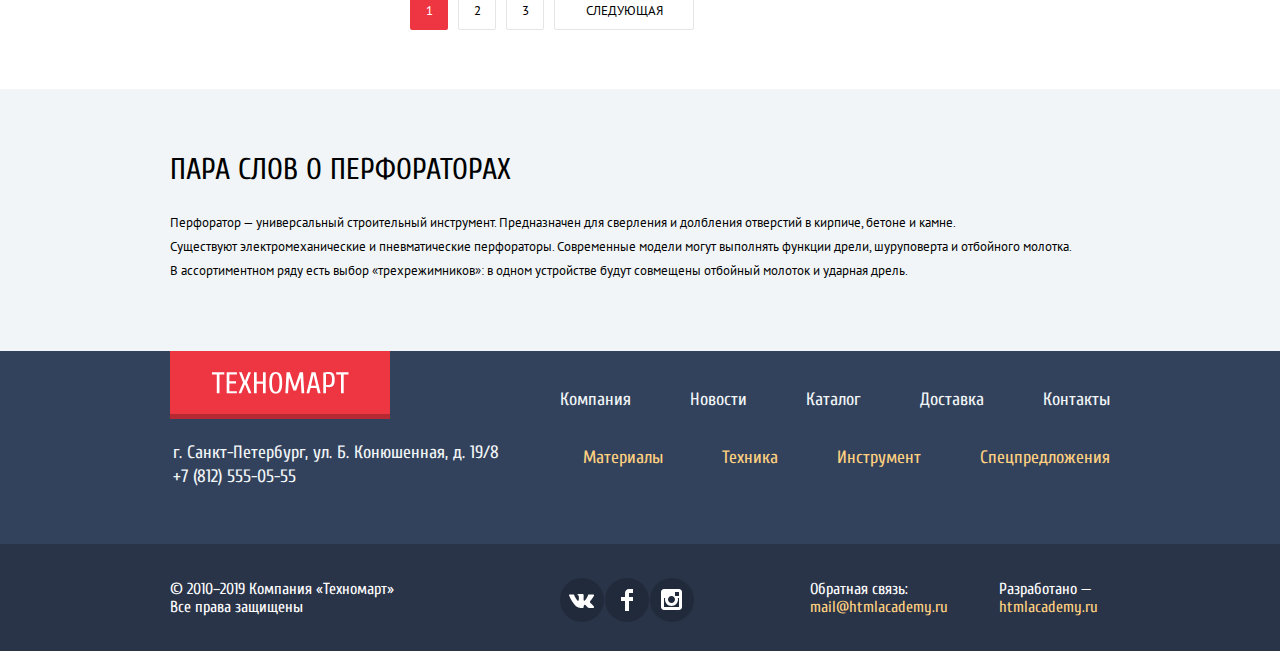
==== commit fa411724: "fixed accessibility" ====
--- a/catalog.html
+++ b/catalog.html
@@ -71,8 +71,8 @@
               </a>
             </li>
             <li>
-              <a class="button user-control-panel-item sign-out-button">
-                <svg aria-hidden="true" focusable="false" width="20" height="17" viewBox="0 0 20 17" fill="none"
+              <a class="button user-control-panel-item sign-out-button" tabindex="0">
+                <svg width="20" height="17" viewBox="0 0 20 17" fill="none"
                   xmlns="http://www.w3.org/2000/svg">
                   <path d="M20 8.5L11.125 0V6H5.125V11H11.125V17L20 8.5Z" fill="#C5C5C5" />
                   <path
@@ -220,18 +220,19 @@
         </ul>
         <ul class="sorting-range-list">
           <li class="sorting-range-item">
-            <a class="sorting-range sorting-range-up sorting-range-current"><span class="visually-hidden">По
+            <a class="sorting-range sorting-range-up sorting-range-current" tabindex="0"><span
+                class="visually-hidden">По
                 возрастанию</span></a>
           </li>
           <li class="sorting-range-item">
-            <a class="sorting-range sorting-range-down"><span class="visually-hidden">По
+            <a class="sorting-range sorting-range-down" tabindex="0"><span class="visually-hidden">По
                 убыванию</span></a>
           </li>
         </ul>
       </div>
       <section class="goods">
         <ul class="goods-list col-3">
-          <li class="goods-item" tabindex="0">
+          <li class="goods-item">
             <img class="good-image" src="img/6000.jpg" width="144" height="128" alt="">
             <div class="goods-purchase-options">
               <button class="button purchase-button buy-button"
@@ -243,7 +244,7 @@
             <p class="old-price"> 30500 р. </p>
             <p class="actual-price">25500 р.</p>
           </li>
-          <li class="goods-item" tabindex="0">
+          <li class="goods-item">
             <img class="good-image" src="img/6000.jpg" width="144" height="128" alt="">
             <div class="goods-purchase-options">
               <button class="button purchase-button buy-button"
@@ -255,7 +256,7 @@
             <p class="old-price"> 30500 р. </p>
             <p class="actual-price">25500 р.</p>
           </li>
-          <li class="goods-item new" tabindex="0">
+          <li class="goods-item new">
             <img class="good-image" src="img/6000.jpg" width="144" height="128" alt="">
             <div class="goods-purchase-options">
               <button class="button purchase-button buy-button"
@@ -267,7 +268,7 @@
             <p class="old-price"> 30500 р. </p>
             <p class="actual-price">25500 р.</p>
           </li>
-          <li class="goods-item new" tabindex="0">
+          <li class="goods-item new">
             <img class="good-image" src="img/3000.jpg" width="127" height="112" alt="">
             <div class="goods-purchase-options">
               <button class="button purchase-button buy-button"
@@ -279,7 +280,7 @@
             <p class="old-price"> 22500 р. </p>
             <p class="actual-price">15500 р.</p>
           </li>
-          <li class="goods-item" tabindex="0">
+          <li class="goods-item">
             <img class="good-image" src="img/6000.jpg" width="144" height="128" alt="">
             <div class="goods-purchase-options">
               <button class="button purchase-button buy-button"
@@ -291,7 +292,7 @@
             <p class="old-price"> 30500 р. </p>
             <p class="actual-price">25500 р.</p>
           </li>
-          <li class="goods-item new" tabindex="0">
+          <li class="goods-item new">
             <img class="good-image" src="img/2000.jpg" width="127" height="112" alt="">
             <div class="goods-purchase-options">
               <button class="button purchase-button buy-button"
@@ -302,7 +303,7 @@
             <h3>Перфоратор BOSCH BFG 2000</h3>
             <p class="actual-price">12500 р.</p>
           </li>
-          <li class="goods-item new" tabindex="0">
+          <li class="goods-item new">
             <img class="good-image" src="img/3000.jpg" width="127" height="112" alt="">
             <div class="goods-purchase-options">
               <button class="button purchase-button buy-button"
@@ -314,7 +315,7 @@
             <p class="old-price"> 22500 р. </p>
             <p class="actual-price">15500 р.</p>
           </li>
-          <li class="goods-item" tabindex="0">
+          <li class="goods-item">
             <img class="good-image" src="img/6000.jpg" width="144" height="128" alt="">
             <div class="goods-purchase-options">
               <button class="button purchase-button buy-button"
@@ -326,7 +327,7 @@
             <p class="old-price"> 30500 р. </p>
             <p class="actual-price">25500 р.</p>
           </li>
-          <li class="goods-item new" tabindex="0">
+          <li class="goods-item new">
             <img class="good-image" src="img/2000.jpg" width="127" height="112" alt="">
             <div class="goods-purchase-options">
               <button class="button purchase-button buy-button"
--- a/css/style.css
+++ b/css/style.css
@@ -13,7 +13,7 @@
   --extra-transparent-white: rgba(255, 255, 255, 0.5);
   --transparent-black: rgba(0, 0, 0, 0.25);
   --extra-transparent-black: rgba(0, 0, 0, 0.5);
-}
+} 
 
 body {
   margin: 0;
@@ -204,6 +204,10 @@
   color: var(--basic-white);
 }
 
+.search-input::placeholder {
+  color: var(--basic-white);
+}
+
 .search-icon {
   position: absolute;
   top: 12px;
@@ -298,8 +302,7 @@
   opacity: 1;
 }
 
-.purchase-item:active {
-  color: var(--extra-transparent-white);
+.purchase-item:active  {
   background: #161D29;
 }
 
@@ -788,6 +791,8 @@
   left: 0;
   border-radius: 50%;
   background-color: var(--basic-white);
+  background-repeat: no-repeat;
+  background-position: 0 0;
 }
 
 .slider-indicator-input:checked + label::after {
@@ -799,6 +804,8 @@
   left: 2px;
   border-radius: 50%;
   background-color: #EE3643;
+  background-repeat: no-repeat;
+  background-position: 0 0;
 }
 
 .special-offers-slide {
@@ -917,6 +924,8 @@
   text-align: center;
   margin: 39px 0 21px; 
   padding: 10px 0;
+  border-top-left-radius: 2px;
+  border-bottom-left-radius: 2px;
   box-sizing: border-box;
   position: relative;
   text-transform: uppercase;
@@ -1263,7 +1272,7 @@
   height: 2px;
   top: 12px;
   left: 0;
-  background-image: url("../img/line-marker.svg");
+  background: #EE3643;
   background-repeat: no-repeat;
   background-position: 0 0;
 }
@@ -1295,6 +1304,10 @@
   width: 300px;
   height: 158px;
   margin-bottom: 25px;
+}
+
+.map iframe {
+  border: none;
 }
 
 .contacts .basic-button {
@@ -1549,7 +1562,7 @@
   height: 12px;
   top: 3px;
   left: 0;
-  background-image: url("../img/icon-right-small.svg");
+  background-image: url("../img/icon-right.svg");
   background-repeat: no-repeat;
   background-position: 0 0;
 }
@@ -1572,7 +1585,7 @@
 }
 
 .home-button:focus::before {
-  outline: 2px solid black;
+  outline: 2px solid var(--basic-black);
 }
 
 .catalog-container .heading-container {
@@ -1776,11 +1789,11 @@
   top: -3px;
   left: 0;
   border: 2px solid #C5C5C5;
-  border-radius: 2px;
+  border-radius: 3px;
   box-sizing: border-box;
 }
 
-.brand-input + label:hover::before,
+.brand-input:hover + label::before,
 .brand-input:focus + label::before {
   border-color: #B5B5B5;
 }
@@ -1791,24 +1804,32 @@
 }
 
 .brand-input:checked + label::before {
-  content: "";
-  position: absolute;
-  width: 23px;
+  display: none;
+}
+
+.brand-input:disabled + label::before {
+  display: none;
+}
+
+.brand-input:checked + label::after {
+  content: "";
+  position: absolute;
+  width: 27px;
   height: 23px;
   top: -3px;
   left: 0px;
-  background-image: url("../img/checked.svg");
+  background-image: url("../img/checkbox-on.svg");
   background-repeat: no-repeat;
-  background-position: 2px 0;
-}
-
-.brand-input:checked + label:hover::before,
-.brand-input:checked:focus + label::before {
-  background-image: url("../img/checked-hover.svg");
-}
-
-.brand-input:checked:disabled + label::before {
-  background-image: url("../img/checked-hover.svg");
+  background-position: 0 0;
+}
+
+.brand-input:checked:hover + label::after,
+.brand-input:checked:focus + label::after {
+  background-image: url("../img/checkbox-on-hover-disabled.svg");
+}
+
+.brand-input:checked:disabled + label::after {
+  background-image: url("../img/checkbox-on-hover-disabled.svg");
   opacity: 0.3;
 }
 
@@ -1857,7 +1878,7 @@
   height: 25px;
   top: -3px;
   left: 0;
-  border: 5px solid #C5C5C5;;
+  border: 4px solid #C5C5C5;;
   border-radius: 50%;
   box-sizing: border-box;
 }
@@ -1877,7 +1898,8 @@
   position: absolute;
   width: 8px;
   height: 8px;
-  top: 6px;
+  top: 50%;
+  transform: translateY(-50%);
   left: 9px;
   background-color: #C5C5C5;
   border-radius: 50%;
@@ -1947,20 +1969,18 @@
 
 .sorting-type:hover {
   border-bottom: 1px solid #EE3643;
-}
-
-.sorting-type:hover {
   color: rgba(0, 0, 0, 1);
 }
 
 .sorting-type-current {
   border-bottom: none;
-  color: rgba(0, 0, 0, 1);
   color: #EE3643;
 } 
 
 .sorting-type-current:hover {
   border-bottom: none;
+  color: #ee3643;
+  cursor: default;
 }
 
 .sorting-range-list {
@@ -2001,13 +2021,22 @@
   transform: rotate(180deg);
 }
 
-.sorting-range:hover::before,
-.sorting-range:focus::before {
-  border-bottom: 11px solid var(--basic-black);
-}
-
 .sorting-range-current::before {
   border-bottom: 11px solid #EE3643;
+}
+
+.sorting-range:hover::before {
+  border-bottom: 11px solid var(--basic-black);
+}
+
+.sorting-range-current:hover::before {
+  border-bottom: 11px solid #EE3643;
+  cursor: default;
+}
+
+.sorting-range:focus::before, 
+.sorting-range-current:focus::before {
+  outline: 2px solid var(--basic-black); 
 }
 
 .catalog-container .goods {
@@ -2079,10 +2108,12 @@
 }
 
 .modal {
-  top: 0;
+  position: fixed;
+  width: 620px;
+  top: 30vh;
+  bottom: auto;
   right: 0;
   left: 0;
-  bottom: 0;
   margin: 0 auto;
   font-family: "Cuprum", sans-serif;
   box-sizing: border-box;
@@ -2134,13 +2165,6 @@
   line-height: 18px;
 }
 
-.modal-write-us {
-  position: absolute;
-  width: 620px;
-  top: 2369px;
-  bottom: auto;
-}
-
 .write-us-data {
   list-style: none;
   margin: 0;
@@ -2195,17 +2219,11 @@
 }
 
 .modal-map {
-  position: absolute;
   width: 943px;
-  top: 2369px;
-  bottom: auto;
-}
-
-.modal-cart {
-  position: fixed;
-  width: 620px;
-  top: 50vh;
-  bottom: auto;
+}
+
+.modal-map iframe {
+  border: none;
 }
 
 .modal-cart h2 {
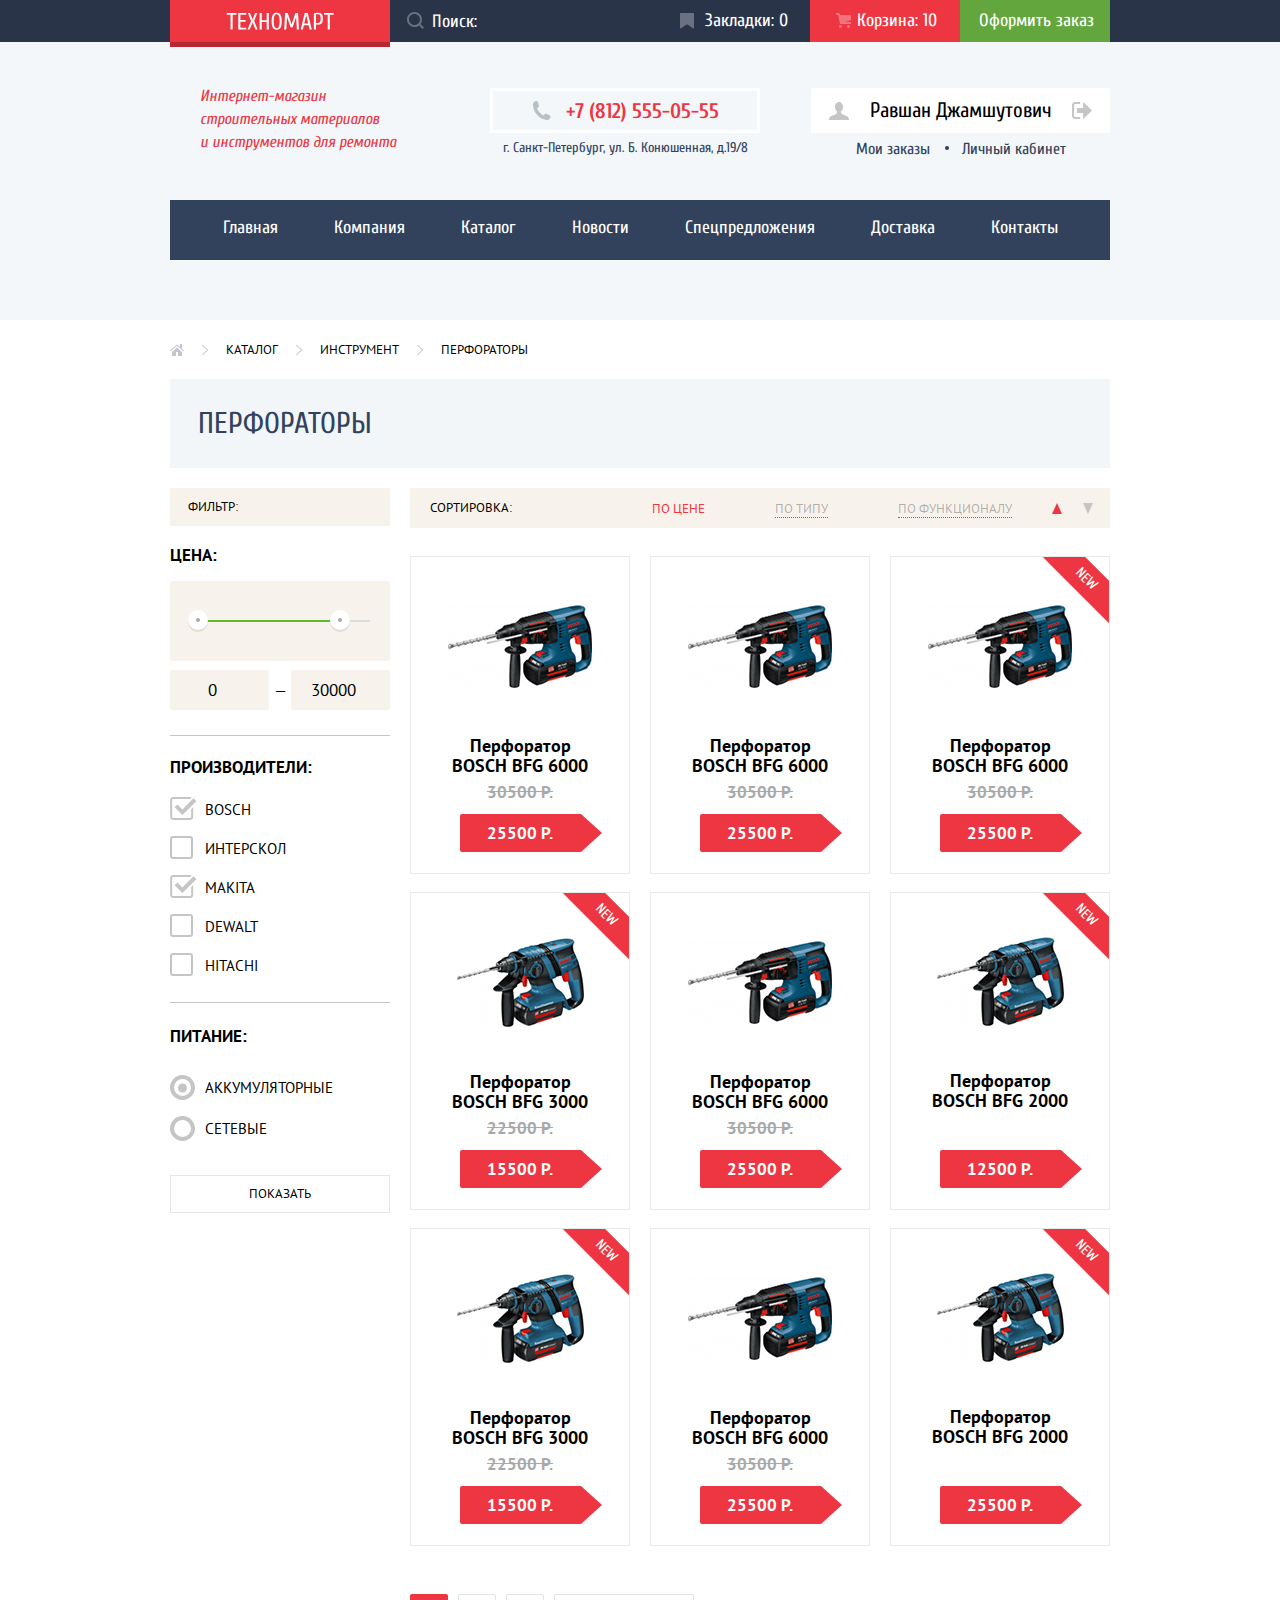
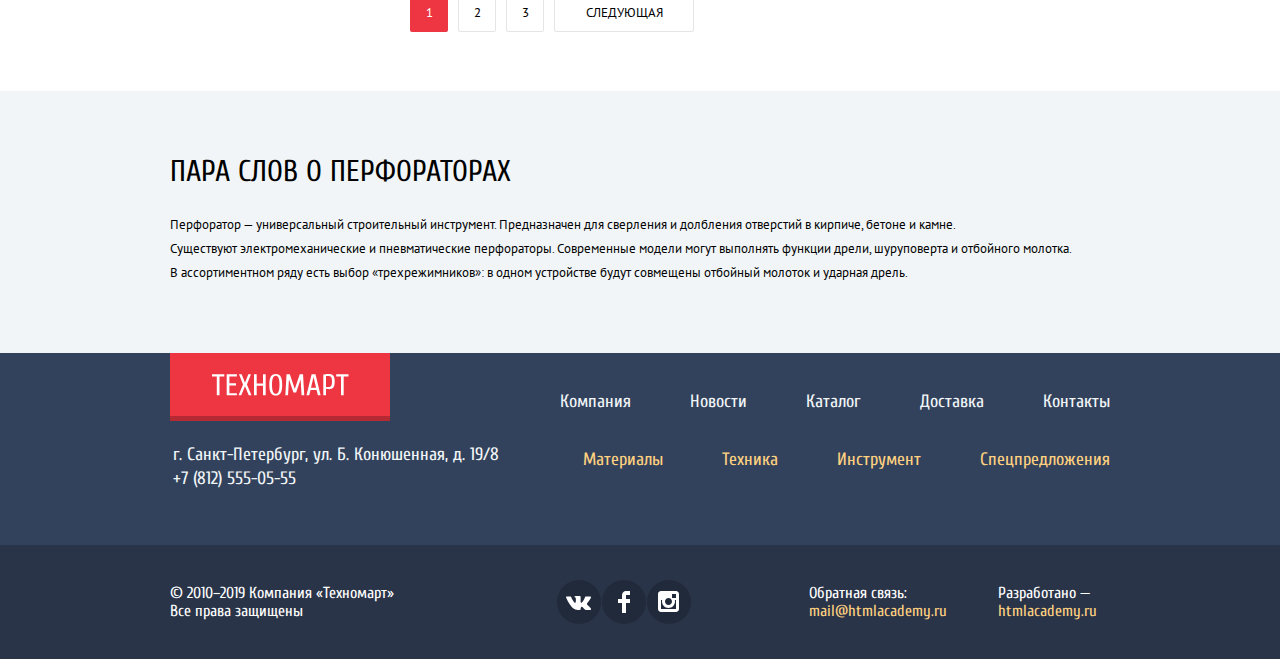
==== commit 7f23a21b: "added popups and animation" ====
--- a/catalog.html
+++ b/catalog.html
@@ -20,7 +20,7 @@
         <a class="logo header-logo" href="index.html">
           <img class="header-logo-icon" src="img/logo-technomart.svg" width="108" height="18" alt="Логотип">
         </a>
-        <form class="search" action="https://echo.htmlacademy.ru/" method="get">
+        <form class="search" action="https://echo.htmlacademy.ru/" method="post">
           <label for="search-input"><span class="visually-hidden">Поле поиска</span></label>
           <input class="search-input" type="search" name="search-input" id="search-input" placeholder="Поиск:"
             aria-describedby="search-input-desc">
@@ -71,9 +71,8 @@
               </a>
             </li>
             <li>
-              <a class="button user-control-panel-item sign-out-button" tabindex="0">
-                <svg width="20" height="17" viewBox="0 0 20 17" fill="none"
-                  xmlns="http://www.w3.org/2000/svg">
+              <a class="button user-control-panel-item sign-out-button" href="">
+                <svg width="20" height="17" viewBox="0 0 20 17" fill="none" xmlns="http://www.w3.org/2000/svg">
                   <path d="M20 8.5L11.125 0V6H5.125V11H11.125V17L20 8.5Z" fill="#C5C5C5" />
                   <path
                     d="M2.10591 13.952V3.048C2.12391 2.672 2.27691 1.991 3.11591 1.991H8.14291V0H3.11591C0.937914 0 0.111914 1.81 0.0869141 3.027V13.973C0.111914 15.189 0.937914 17 3.11591 17H8.14291V15.01H3.11591C2.27691 15.01 2.12391 14.327 2.10591 13.952Z"
@@ -151,7 +150,7 @@
               </div>
               <div class="price-toggle price-min-toggle" tabindex="0"><span class="visually-hidden">Ползунок минимальной
                   цены</span></div>
-              <div class="price-toggle price-max-toggle" tabindex="0"><span class="visually-hidden">Полузунок
+              <div class="price-toggle price-max-toggle" tabindex="0"><span class="visually-hidden">Ползунок
                   максимальной цены</span></div>
             </div>
             <div class="price-number">
@@ -220,12 +219,11 @@
         </ul>
         <ul class="sorting-range-list">
           <li class="sorting-range-item">
-            <a class="sorting-range sorting-range-up sorting-range-current" tabindex="0"><span
-                class="visually-hidden">По
+            <a class="sorting-range sorting-range-up sorting-range-current" href=""><span class="visually-hidden">По
                 возрастанию</span></a>
           </li>
           <li class="sorting-range-item">
-            <a class="sorting-range sorting-range-down" tabindex="0"><span class="visually-hidden">По
+            <a class="sorting-range sorting-range-down" href=""><span class="visually-hidden">По
                 убыванию</span></a>
           </li>
         </ul>
@@ -238,7 +236,8 @@
               <button class="button purchase-button buy-button"
                 aria-label="Добавить перфоратор BFG 6000 в корзину">Купить</button>
               <button class="button purchase-button to-favs-button"
-                aria-label="Добавить перфоратор BFG 6000 в закладки">В закладки</button>
+                aria-label="Добавить перфоратор BFG 6000 в закладки">В
+                закладки</button>
             </div>
             <h3>Перфоратор BOSCH BFG 6000</h3>
             <p class="old-price"> 30500 р. </p>
@@ -250,7 +249,8 @@
               <button class="button purchase-button buy-button"
                 aria-label="Добавить перфоратор BFG 6000 в корзину">Купить</button>
               <button class="button purchase-button to-favs-button"
-                aria-label="Добавить перфоратор BFG 6000 в закладки">В закладки</button>
+                aria-label="Добавить перфоратор BFG 6000 в закладки">В
+                закладки</button>
             </div>
             <h3>Перфоратор BOSCH BFG 6000</h3>
             <p class="old-price"> 30500 р. </p>
@@ -262,7 +262,8 @@
               <button class="button purchase-button buy-button"
                 aria-label="Добавить перфоратор BFG 6000 в корзину">Купить</button>
               <button class="button purchase-button to-favs-button"
-                aria-label="Добавить перфоратор BFG 6000 в закладки">В закладки</button>
+                aria-label="Добавить перфоратор BFG 6000 в закладки">В
+                закладки</button>
             </div>
             <h3>Перфоратор BOSCH BFG 6000</h3>
             <p class="old-price"> 30500 р. </p>
@@ -274,7 +275,8 @@
               <button class="button purchase-button buy-button"
                 aria-label="Добавить перфоратор BFG 3000 в корзину">Купить</button>
               <button class="button purchase-button to-favs-button"
-                aria-label="Добавить перфоратор BFG 3000 в закладки">В закладки</button>
+                aria-label="Добавить перфоратор BFG 3000 в закладки">В
+                закладки</button>
             </div>
             <h3>Перфоратор BOSCH BFG 3000</h3>
             <p class="old-price"> 22500 р. </p>
@@ -286,7 +288,8 @@
               <button class="button purchase-button buy-button"
                 aria-label="Добавить перфоратор BFG 6000 в корзину">Купить</button>
               <button class="button purchase-button to-favs-button"
-                aria-label="Добавить перфоратор BFG 6000 в закладки">В закладки</button>
+                aria-label="Добавить перфоратор BFG 6000 в закладки">В
+                закладки</button>
             </div>
             <h3>Перфоратор BOSCH BFG 6000</h3>
             <p class="old-price"> 30500 р. </p>
@@ -298,7 +301,8 @@
               <button class="button purchase-button buy-button"
                 aria-label="Добавить перфоратор BFG 2000 в корзину">Купить</button>
               <button class="button purchase-button to-favs-button"
-                aria-label="Добавить перфоратор BFG 2000 в закладки">В закладки</button>
+                aria-label="Добавить перфоратор BFG 2000 в закладки">В
+                закладки</button>
             </div>
             <h3>Перфоратор BOSCH BFG 2000</h3>
             <p class="actual-price">12500 р.</p>
@@ -309,7 +313,8 @@
               <button class="button purchase-button buy-button"
                 aria-label="Добавить перфоратор BFG 3000 в корзину">Купить</button>
               <button class="button purchase-button to-favs-button"
-                aria-label="Добавить перфоратор BFG 3000 в закладки">В закладки</button>
+                aria-label="Добавить перфоратор BFG 3000 в закладки">В
+                закладки</button>
             </div>
             <h3>Перфоратор BOSCH BFG 3000</h3>
             <p class="old-price"> 22500 р. </p>
@@ -321,7 +326,8 @@
               <button class="button purchase-button buy-button"
                 aria-label="Добавить перфоратор BFG 6000 в корзину">Купить</button>
               <button class="button purchase-button to-favs-button"
-                aria-label="Добавить перфоратор BFG 6000 в закладки">В закладки</button>
+                aria-label="Добавить перфоратор BFG 6000 в закладки">В
+                закладки</button>
             </div>
             <h3>Перфоратор BOSCH BFG 6000</h3>
             <p class="old-price"> 30500 р. </p>
@@ -333,7 +339,8 @@
               <button class="button purchase-button buy-button"
                 aria-label="Добавить перфоратор BFG 2000 в корзину">Купить</button>
               <button class="button purchase-button to-favs-button"
-                aria-label="Добавить перфоратор BFG 2000 в закладки">В закладки</button>
+                aria-label="Добавить перфоратор BFG 2000 в закладки">В
+                закладки</button>
             </div>
             <h3>Перфоратор BOSCH BFG 2000</h3>
             <p class="actual-price">25500 р.</p>
@@ -390,7 +397,7 @@
       <div class="footer-menu-row">
         <div class="footer-contacts">
           <p>г. Санкт-Петербург, ул. Б. Конюшенная, д. 19/8 </p>
-          <p>+7 (812) 555-05-55</p>
+          <a class="button" href="tel:+78125550555">+7 (812) 555-05-55</a>
         </div>
         <h2 class="visually-hidden">Навигация по товарам и услугам</h2>
         <ul class="footer-nav-list footer-goods-nav-list">
@@ -410,7 +417,7 @@
       </div>
     </div>
     <div class="footer-bar">
-      <div class="container col-3">
+      <div class="container">
         <h2 class="visually-hidden">Ссылки на соц. сети и разработчика</h2>
         <h3 class="visually-hidden">Копирайт</h3>
         <p class="copyright-rights">© 2010–2019 Компания «Техномарт» Все права защищены</p>
@@ -434,13 +441,13 @@
           </li>
           <li class="developer-item developer-site">
             <h3>Разработано —</h3>
-            <a href="htmlacademy.ru">htmlacademy.ru</a>
+            <a href="https://htmlacademy.ru/intensive/htmlcss">htmlacademy.ru</a>
           </li>
         </ul>
       </div>
     </div>
   </footer>
-  <section class="modal modal-cart">
+  <section class="modal modal-cart-full">
     <h2>Товар добавлен в корзину!</h2>
     <div class="modal-buttons">
       <a class="button basic-button modal-checkout-button" href="">Оформить заказ</a>
@@ -448,6 +455,7 @@
     </div>
     <button class="button close-button"><span class="visually-hidden">Закрыть</span></button>
   </section>
+  <script src="js/purchase.js"></script>
 </body>
 
 </html>
--- a/css/style.css
+++ b/css/style.css
@@ -60,14 +60,14 @@
 }
 
 .visually-hidden {
-  position: absolute !important;
+  position: absolute ;
   clip: rect(1px 1px 1px 1px);
   /* IE6, IE7 */
   clip: rect(1px, 1px, 1px, 1px);
-  padding: 0 !important;
-  border: 0 !important;
-  height: 1px !important;
-  width: 1px !important;
+  padding: 0 ;
+  border: 0 ;
+  height: 1px ;
+  width: 1px ;
   overflow: hidden;
 }
 
@@ -85,6 +85,7 @@
 .container {
   width: 940px;
   margin: 0 auto;
+  padding: 0 10px;
 }
 
 .col-3 {
@@ -134,13 +135,12 @@
   font-family: "Cuprum", sans-serif;
   background: #F3F7F9;
   display: grid;
-  grid-template-rows: auto auto 1fr;
-  height: 320px;
+  grid-template-rows: auto auto auto;
+  padding-bottom: 60px;
 }
 
 .header-purchase-bar {
   background: #293449;
-  margin-bottom: 46px;
 }
 
 .header-menu {
@@ -185,7 +185,7 @@
 
 .search {
   height: 42px;
-  flex-grow: 1;
+  width: 270px;
   display: flex;
   justify-content: flex-start;
   align-items: center;
@@ -317,10 +317,9 @@
 
 .header-user-menu {
   display: flex;
-  justify-content: flex-end;
+  justify-content: flex-start;
   align-items: flex-start;
-  flex-wrap: wrap;
-  margin-bottom: 40px;
+  padding: 46px 0 40px;
 }
 
 .header-shop-info {
@@ -329,8 +328,15 @@
   line-height: 23px;
   color: var(--basic-orange);
   width: 197px;
-  margin: -3px 93px 0 0;
-  padding: 0;
+  margin: -3px 0 0;
+  padding: 0 93px 0 30px;
+}
+
+.header-contacts {
+  display: flex;
+  flex-direction: column;
+  justify-content: center;
+  align-items: center;
 }
 
 .header-phone {
@@ -343,18 +349,17 @@
   display: flex;
   justify-content: center;
   align-items: center;
+  margin-bottom: 3px;
   padding-left: 35px;
-  margin-bottom: 3px;
   border: 3px solid #ffffff;
   box-sizing: border-box;
-  background: transparent;
   position: relative;
 }
 
 .header-phone::before {
   content: "";
   position: absolute;
-  top: 13px;
+  top: 10px;
   left: 39px;
   width: 19px;
   height: 19px;
@@ -367,13 +372,16 @@
   font-size: 14px;
   line-height: 24px;
   color: var(--dark-grey);
-  text-align: center;
   margin: 0;
   padding: 0;
 }
 
 .user {
-  margin-left: 69px;
+  padding-left: 69px;   
+}
+
+.user-in {
+  padding-left: 51px;
   display: flex;
   flex-direction: column;
   justify-content: flex-start;
@@ -385,7 +393,7 @@
   padding: 0;
   list-style: none;
   display: flex;
-  justify-content: flex-end;
+  justify-content: flex-start;
   align-items: flex-start;
   flex-wrap: wrap;
 }
@@ -437,9 +445,6 @@
   width: 150px;
 }
 
-.user-in {
-  margin-left: 51px;
-}
 
 .user-сontrol-panel {
   list-style: none;
@@ -481,6 +486,8 @@
 }
 
 .sign-out-button {
+  width: 20px;
+  height: 17px;
   margin-left: 20px;
 }
 
@@ -511,14 +518,6 @@
 
 .user-nav-item {
   padding: 0 15px 0 17px; 
-}
-
-.user-nav-item:first-child {
-  padding-left: 0;
-}
-
-.user-nav-item:last-child {
-  padding-right: 0;
 }
 
 .user-nav-item + .user-nav-item::after {
@@ -531,6 +530,15 @@
   background: linear-gradient(0deg, #32425C, #32425C), #FFFFFF;
   border-radius: 50%;
 }
+
+.user-nav-item:first-child {
+  padding-left: 0;
+}
+
+.user-nav-item:last-child {
+  padding-right: 0;
+}
+
 
 .user-nav-item + .user-nav-item:hover::after {
   background: #EE3643;
@@ -726,15 +734,15 @@
 }
 
 .special-offers-button {
-  background-image: url("../img/slider-control.svg");
-  background-repeat: no-repeat;
-  background-position: 0 0;
-  background-color: transparent;
   border: none;
   position: absolute;
   width: 21px;
   height: 39px;
   cursor: pointer;
+  background-image: url("../img/slider-control.svg");
+  background-color: transparent;
+  background-repeat: no-repeat;
+  background-position: 0 0;
 }
 
 .special-offers-button-back {
@@ -779,16 +787,8 @@
   display: block;
   cursor: pointer;
   user-select: none;
-  padding-left: 10px;
-}
-
-.slider-indicator-input + label::before {
-  content: "";
-  position: absolute;
   width: 10px;
   height: 10px;
-  top: 0;
-  left: 0;
   border-radius: 50%;
   background-color: var(--basic-white);
   background-repeat: no-repeat;
@@ -798,10 +798,11 @@
 .slider-indicator-input:checked + label::after {
   content: "";
   position: absolute;
-  width: 6px;
-  height: 6px;
-  top: 2px;
-  left: 2px;
+  width: 60%;
+  height: 60%;
+  top: 50%;
+  left: 50%;
+  transform: translate(-50%, -50%);
   border-radius: 50%;
   background-color: #EE3643;
   background-repeat: no-repeat;
@@ -1086,16 +1087,12 @@
   filter: drop-shadow(0px 4px 20px rgba(0, 0, 0, 0.15));
 }
 
-.brands-image-container {
+.brands-image {
   display: flex;
   justify-content: center;
   align-items: center;
   width: 100%;
   height: 100%;
-}
-
-.brands-image {
-  margin: auto;
 }
 
 .services {
@@ -1116,18 +1113,20 @@
 }
 
 .services-list-container {
-  display: grid;
-  grid-template-columns: 1fr 2fr;
-  column-gap: 20px;
+  display: flex;
+  flex-wrap: wrap;
+  justify-content: flex-start;
+  align-items: flex-start;
 }
 
 .services-list {
+  width: 250px;
   font-size: 21px;
   line-height: 30px;
   font-weight: bold;
   color: var(--basic-white);
-  margin: 0;
-  padding: 0;
+  margin: 0 70px 0 0;
+  padding: 0 0 99px;
   list-style: none;
   display: flex;
   flex-direction: column;
@@ -1140,12 +1139,11 @@
   content: "";
   position: absolute;
   width: 10px;
-  height: 279px;
-  top: -49px;
-  left: 230px;
-  background-image: url("../img/service-line.png");
-  background-repeat: no-repeat;
-  background-position: 0 0;
+  height: 100%;
+  top: -48px;
+  right: 10px;
+  background-color: transparent;
+  box-shadow: inset -10px 0px 10px -10px rgba(50, 50, 50, 0.75);
 }
 
 .services-button {
@@ -1179,6 +1177,7 @@
   list-style: none;
   margin: 0;
   padding: 0;
+  flex-grow: 1;
 }
 
 .services-info-item {
@@ -1301,15 +1300,12 @@
 }
 
 .map {
+  display: block;
   width: 300px;
   height: 158px;
   margin-bottom: 25px;
 }
 
-.map iframe {
-  border: none;
-}
-
 .contacts .basic-button {
   width: 100%;
 }
@@ -1317,14 +1313,14 @@
 .footer {
   font-family: "Cuprum", sans-serif;
   background: #32425c;
-  height: 300px;
   display: grid;
-  grid-template-rows: 1fr 107px;
+  grid-template-rows: min-content min-content;
 }
 
 .footer-menu {
   font-size: 18px;
   line-height: 24px;
+  padding-bottom: 54px;
 }
 
 .footer-menu-row {
@@ -1343,10 +1339,10 @@
 
 .footer-contacts {
   padding-left: 3px;
+  color: var(--special-white);
 }
 
 .footer-contacts p {
-  color: var(--special-white);
   margin: 0;
   padding: 0;
 }
@@ -1401,10 +1397,14 @@
   color: var(--basic-white);
   font-size: 16px;
   line-height: 18px;
-}
-
-.footer-bar .col-3 {
-  height: 107px;
+  padding: 35px 0;
+}
+
+.footer-bar .container {
+  display: flex;
+  flex-wrap: wrap;
+  justify-content: space-between;
+  align-items: center;
 }
 
 .copyright-rights {
@@ -1415,7 +1415,7 @@
 }
 
 .footer-socials-list {
-  margin: 34px 0 0 70px;
+  margin: 0 0 0 42px;
   padding: 0;
   list-style: none;
   display: flex;
@@ -1477,7 +1477,7 @@
 
 .developer-list {
   margin: 0;
-  padding: 0;
+  padding: 0 13px 0 0;
   list-style: none;
   align-self: center;
   display: flex;
@@ -1547,7 +1547,7 @@
 }
 
 .breadcrumbs-item:first-child {
-  padding: 0 31px 0 0;
+  padding: 0 17px 0 0;
 }
 
 .breadcrumbs-item:last-child {
@@ -1570,22 +1570,12 @@
 .home-button {
   display: block;
   position: relative;
-}
-
-.home-button::before {
-  content: "";
-  position: absolute;
   width: 14px;
   height: 12px;
   top: 3px;
-  left: 0;
   background-image: url("../img/icon-home.svg");
   background-repeat: no-repeat;
   background-position: 0 0;
-}
-
-.home-button:focus::before {
-  outline: 2px solid var(--basic-black);
 }
 
 .catalog-container .heading-container {
@@ -1838,7 +1828,7 @@
   flex-direction: column;
   justify-content: flex-start;
   align-items: flex-start;
-  padding-bottom: 38px;
+  padding-bottom: 34px;
 }
 
 .power-filter .filter-heading {
@@ -1853,7 +1843,7 @@
 }
 
 .power-item {
-  margin-bottom: 24px;
+  margin-bottom: 16px;
   font-size: 15px;
   line-height: 19px;
   text-transform: uppercase;
@@ -1868,7 +1858,11 @@
   display: block;
   cursor: pointer;
   user-select: none;
+  height: 25px;
   padding-left: 35px;
+  display: flex;
+  justify-content: flex-start;
+  align-items: center;
 }
 
 .power-input + label::before {
@@ -1876,7 +1870,6 @@
   position: absolute;
   width: 25px;
   height: 25px;
-  top: -3px;
   left: 0;
   border: 4px solid #C5C5C5;;
   border-radius: 50%;
@@ -1896,11 +1889,11 @@
 .power-input:checked + label::after {
   content: "";
   position: absolute;
-  width: 8px;
-  height: 8px;
+  width: 9px;
+  height: 9px;
   top: 50%;
   transform: translateY(-50%);
-  left: 9px;
+  left: 8px;
   background-color: #C5C5C5;
   border-radius: 50%;
 }
@@ -1931,28 +1924,30 @@
   grid-column: 2 / 3;
   grid-row: 3 / 4;
   width: 700px;
-  height: 38px;
-  display: flex;
-  flex-wrap: wrap;
-  justify-content: space-between;
+  display: flex;
+  justify-content: flex-start;
   align-items: center;  
   background-color: #f7f3ec;
-  padding: 0 14px 0 20px;
+  padding: 10px 14px 10px 20px;
   box-sizing: border-box;
 }
 
 .sorting-type-list {
-  margin: 0 46px 0 140px; 
-  padding: 0;  
-  list-style: none;
+  list-style: none;
+  margin: 0;
+  padding: 0 0 0 140px;
   display: flex;
   flex-wrap: wrap;
-  justify-content: space-between;
-  align-items: center;
+  justify-content: flex-start;
+  align-items: flex-start;
 }
 
 .sorting-type-item + .sorting-type-item {
-  margin-left: 65px;
+  margin-left: 70px;
+}
+
+.sorting-type-item:nth-child(4n) {
+  margin-left: 0;
 }
 
 .sorting-type {
@@ -1984,13 +1979,11 @@
 }
 
 .sorting-range-list {
-  margin: 0;
-  padding: 0;
-  list-style: none;
-  display: flex;
-  flex-wrap: wrap;
-  justify-content: flex-start;
-  align-items: flex-start;
+  list-style: none;
+  margin: 0;
+  display: flex;
+  justify-content: space-between;
+  align-items: center;
 }
 
 .sorting-range-item + .sorting-range-item {
@@ -1998,45 +1991,29 @@
 }
 
 .sorting-range {
-  position: relative;
   display: block;
-  cursor: pointer;
-  user-select: none;
-  padding-left: 11px;
-}
-
-.sorting-range::before {
-  content: "";
-  position: absolute;
   width: 0;
   height: 0;
-  top: -4px;
-  left: 0px;
   border-left: 5px solid transparent;
   border-right: 5px solid transparent;
   border-bottom: 11px solid #c5c5c5;
 }
 
-.sorting-range-down::before {
+.sorting-range-down {
   transform: rotate(180deg);
 }
 
-.sorting-range-current::before {
+.sorting-range:hover {
+  border-bottom: 11px solid var(--basic-black);
+}
+
+.sorting-range-current {
   border-bottom: 11px solid #EE3643;
 }
 
-.sorting-range:hover::before {
-  border-bottom: 11px solid var(--basic-black);
-}
-
-.sorting-range-current:hover::before {
+.sorting-range-current:hover,
+.sorting-range-current:focus {
   border-bottom: 11px solid #EE3643;
-  cursor: default;
-}
-
-.sorting-range:focus::before, 
-.sorting-range-current:focus::before {
-  outline: 2px solid var(--basic-black); 
 }
 
 .catalog-container .goods {
@@ -2051,9 +2028,10 @@
   list-style: none;
   grid-row: 5 / 6;
   grid-column: 2 / 3;
-  display: grid;
-  grid-template-columns: repeat(4, min-content);
-  column-gap: 10px;
+  display: flex;
+  flex-wrap: wrap;
+  justify-content: flex-start;
+  align-items: center;
 }
 
 .pagination-item {
@@ -2070,10 +2048,12 @@
   line-height: 18px;
   color: var(--basic-black);
   text-transform: uppercase;
+  margin-right: 10px;
 }
 
 .pagination-item:last-child {
   width: 140px;
+  margin-right: 0;
 }
 
 .pagination-item:hover {
@@ -2110,7 +2090,7 @@
 .modal {
   position: fixed;
   width: 620px;
-  top: 30vh;
+  top: 25vh;
   bottom: auto;
   right: 0;
   left: 0;
@@ -2127,6 +2107,11 @@
 
 .modal-show {
   display: block;
+  animation: bounce 0.6s;
+}
+
+.modal-error {
+  animation: shake 0.6s;
 }
 
 .modal::before {
@@ -2226,7 +2211,7 @@
   border: none;
 }
 
-.modal-cart h2 {
+.modal-cart-full h2 {
   margin: 0;
   padding: 73px 0 70px;
   width: 100%;
@@ -2239,7 +2224,7 @@
   position: relative;
 }
 
-.modal-cart h2::before {
+.modal-cart-full h2::before {
   content: "";
   position: absolute;
   top: 55px;
@@ -2251,13 +2236,9 @@
   background-position: 0 0;
 }
 
-.modal-cart .basic-button {
+.modal-cart-full .basic-button {
   width: 192px;
   margin-right: 10px;
-}
-
-.modal-buttons .modal-cart-button:last-child {
-  margin-right: 0;
 }
 
 .modal-continue-button {
@@ -2273,4 +2254,45 @@
 .modal-continue-button:active {
   background-color: #FFFFFF;
   opacity: 0.5;
+}
+
+@keyframes bounce {
+  0% {
+    transform: translateY(-2000px);
+  }
+
+  70% {
+    transform: translateY(30px);
+  }
+
+  90% {
+    transform: translateY(-10px);
+  }
+
+  100% {
+    transform: translateY(0);
+  }
+}
+
+@keyframes shake {
+
+  0%,
+  100% {
+    transform: translateX(0);
+  }
+
+  10%,
+  30%,
+  50%,
+  70%,
+  90% {
+    transform: translateX(-10px);
+  }
+
+  20%,
+  40%,
+  60%,
+  80% {
+    transform: translateX(10px);
+  }
 }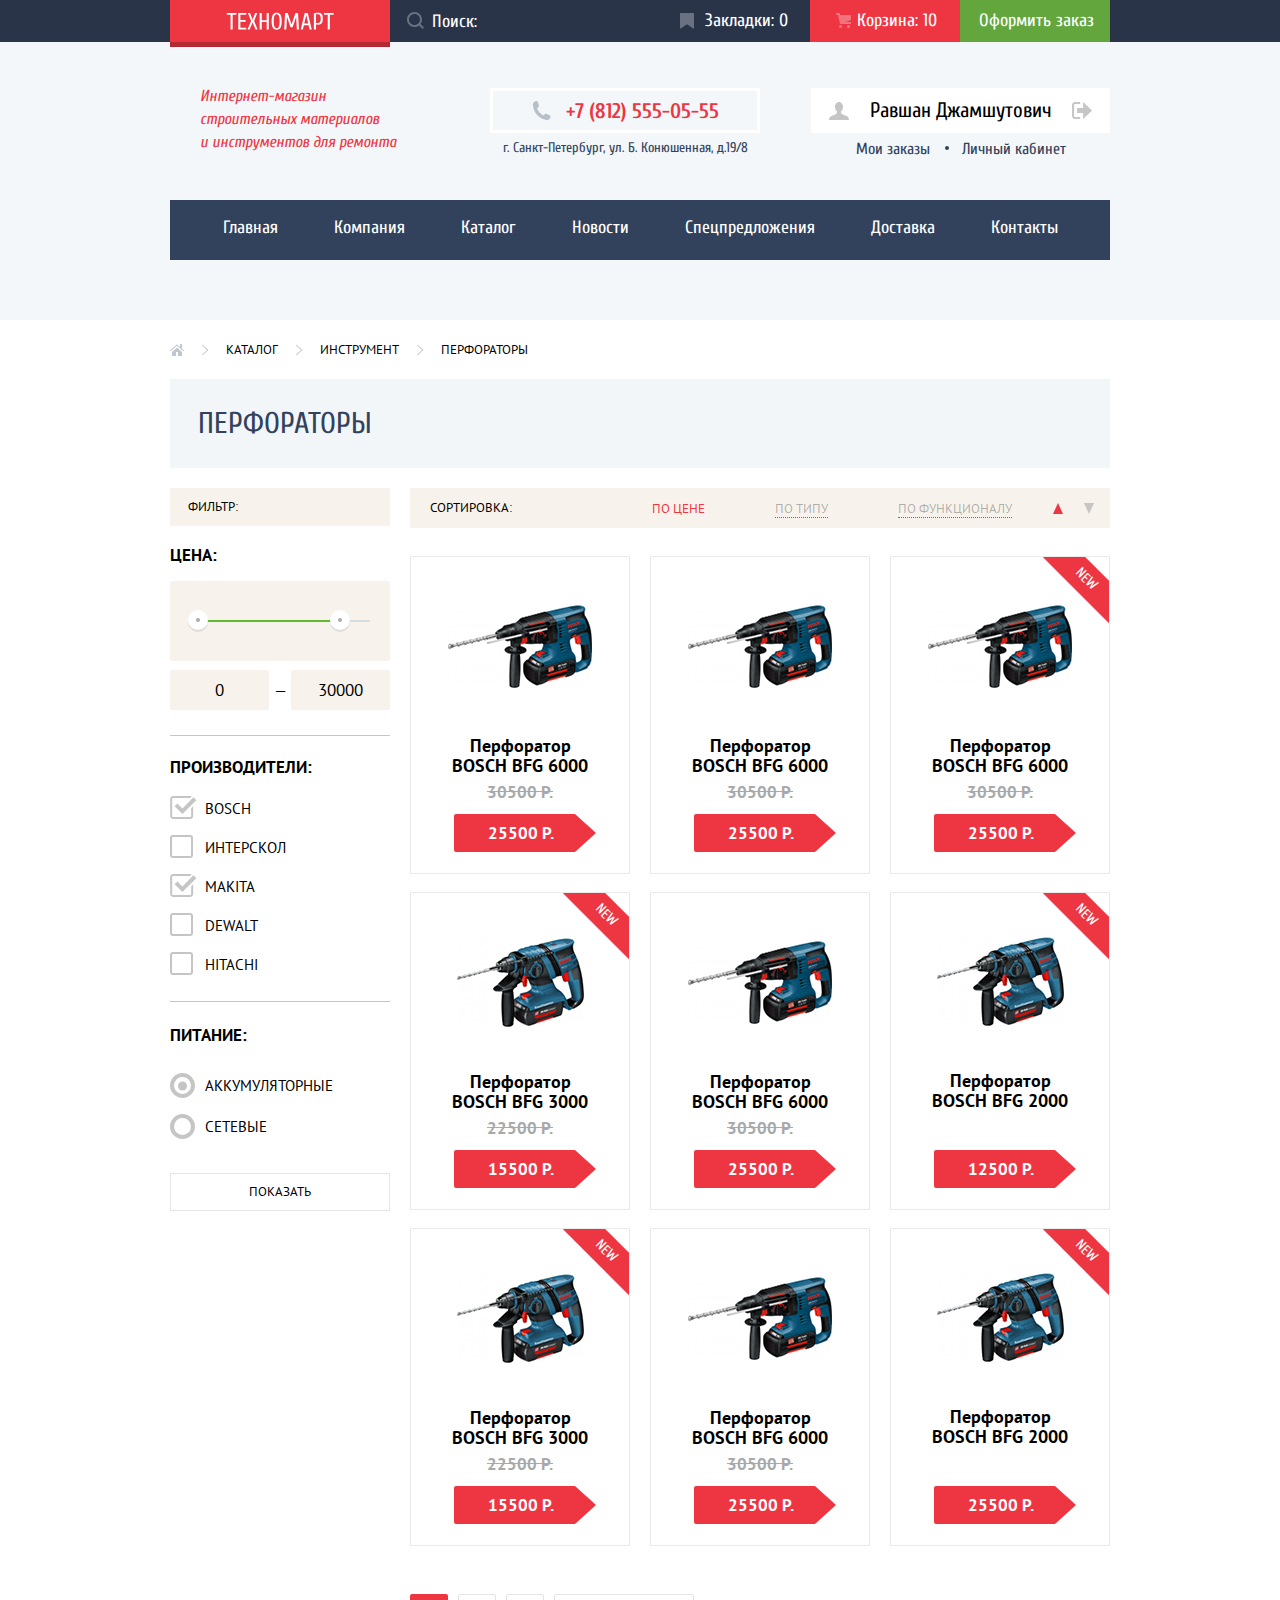
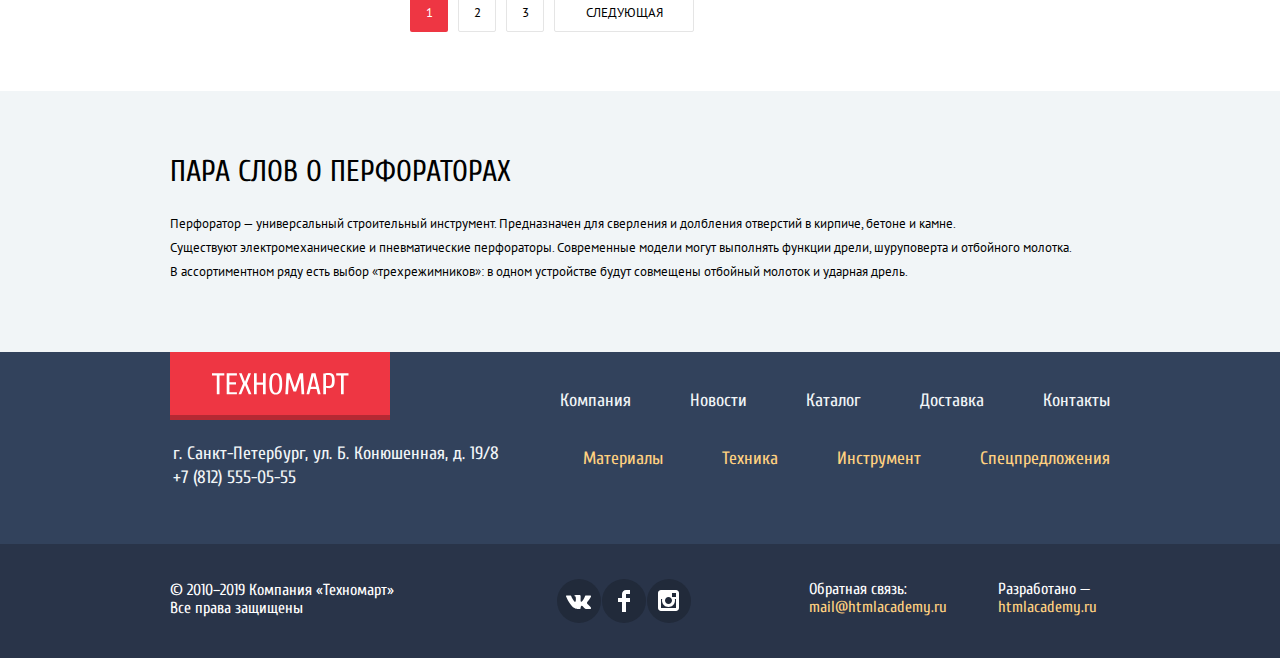
==== commit b5f55786: "fixed final issues" ====
--- a/catalog.html
+++ b/catalog.html
@@ -9,7 +9,7 @@
     href="https://fonts.googleapis.com/css2?family=Cuprum:ital,wght@0,400;0,700;1,400&family=PT+Sans:wght@400;700&display=swap"
     rel="stylesheet">
   <link rel="stylesheet" href="css/normalize.css">
-  <link rel="stylesheet" href="css/style.css">
+  <link rel="stylesheet" href="css/min.style.css">
 </head>
 
 <body class="page-body">
@@ -154,12 +154,12 @@
                   максимальной цены</span></div>
             </div>
             <div class="price-number">
-              <input class="price-input" type="number" name="min-price" id="min-price" value="0">
+              <input class="price-input" type="text" name="min-price" id="min-price" value="0">
               <label for="min-price"><span class="visually-hidden">Минимальная цена</span></label>
             </div>
             <span>—</span>
             <div class="price-number">
-              <input class="price-input" type="number" name="max-price" id="max-price" value="30000">
+              <input class="price-input" type="text" name="max-price" id="max-price" value="30000">
               <label for="max-price"><span class="visually-hidden">Максимальная цена</span></label>
             </div>
           </div>
@@ -455,7 +455,7 @@
     </div>
     <button class="button close-button"><span class="visually-hidden">Закрыть</span></button>
   </section>
-  <script src="js/purchase.js"></script>
+  <script src="js/min.purchase.js"></script>
 </body>
 
 </html>
--- a/css/min.style.css
+++ b/css/min.style.css
@@ -0,0 +1 @@
+@-webkit-keyframes bounce{0%{transform:translateY(-2000px)}70%{transform:translateY(30px)}90%{transform:translateY(-10px)}to{transform:translateY(0)}}@keyframes bounce{0%{transform:translateY(-2000px)}70%{transform:translateY(30px)}90%{transform:translateY(-10px)}to{transform:translateY(0)}}@-webkit-keyframes shake{0%,to{transform:translateX(0)}10%,30%,50%,70%,90%{transform:translateX(-10px)}20%,40%,60%,80%{transform:translateX(10px)}}@keyframes shake{0%,to{transform:translateX(0)}10%,30%,50%,70%,90%{transform:translateX(-10px)}20%,40%,60%,80%{transform:translateX(10px)}}:root{--basic-black: #000000;--basic-white: #ffffff;--special-white: #f1f5f7;--extra-light-white: #f3f7f9;--light-yellow: #ffd180;--basic-grey: #a9a9a9;--dark-grey: #32425c;--basic-orange: #ee3643;--basic-background: #f1f5f7;--transparent-light-yellow: rgba(255, 209, 128, 0.5);--transparent-white: rgba(255, 255, 255, 0.3);--extra-transparent-white: rgba(255, 255, 255, 0.5);--transparent-black: rgba(0, 0, 0, 0.25);--extra-transparent-black: rgba(0, 0, 0, 0.5)}body{margin:0;padding:0}a{text-decoration:none}img{max-width:100%;height:auto}.button{font:inherit;color:inherit}.homepage,.section-heading{font-family:"Cuprum",sans-serif}.homepage{margin-top:59px}.section-heading{margin:0;padding:0;font-weight:400;font-size:30px;line-height:30px;text-transform:uppercase}.section-text{margin:0;padding:0;font-family:"PT Sans",sans-serif;font-size:13px;line-height:24px;color:var(--basic-black)}.visually-hidden{position:absolute;clip:rect(1px 1px 1px 1px);clip:rect(1px,1px,1px,1px);padding:0;border:0;height:1px;width:1px;overflow:hidden}.page{height:100%}.page-body{position:relative;min-height:100%;display:grid;grid-template-rows:auto 1fr auto}.container{width:940px;margin:0 auto;padding:0 10px}.col-3{display:grid;grid-template-columns:1fr 1fr 1fr;-moz-column-gap:20px;column-gap:20px}.goods .col-3{row-gap:18px}.col-4,.goods-nav .col-3{row-gap:20px}.col-4{display:grid;grid-template-columns:repeat(4,1fr);-moz-column-gap:20px;column-gap:20px}.basic-button{background:#ee3643;font-size:14px;line-height:18px;color:var(--basic-white);width:192px;height:38px;display:flex;justify-content:center;align-items:center;text-transform:uppercase;border:0}.basic-button:hover{background:#ca2c37}.basic-button:active,.logo:active,.logo:active::after{background:#ba2732}.header{font-family:"Cuprum",sans-serif;background:#f3f7f9;display:grid;grid-template-rows:auto auto auto;padding-bottom:60px}.header-purchase-bar{background:#293449}.header-menu,.logo{display:flex;justify-content:flex-start;align-items:flex-start}.logo{background:#ee3643;position:relative;margin:0;padding:0;width:220px;justify-content:center;align-items:center}.logo::after{content:"";position:absolute;width:100%;height:5px;top:100%;left:0;background:#ee3643;box-shadow:inset 0 -5px 0 rgba(0,0,0,.24)}.header-logo,.search{height:42px}.search{width:270px;display:flex;justify-content:flex-start;align-items:center;position:relative}.search-input{width:100%;height:42px;border:0;background:0 0;margin:0;padding:0 0 0 42px;font-size:18px;line-height:24px;color:var(--basic-white)}.search-input::-webkit-input-placeholder{color:var(--basic-white)}.search-input::-moz-placeholder{color:var(--basic-white)}.search-input::placeholder{color:var(--basic-white)}.search-icon{position:absolute;top:12px;left:17px}.search-icon path{opacity:.3}.cart-button:hover::before,.favs-button:hover::before,.search-input:hover+.search-icon path{opacity:1}.search-input:focus{outline:0;background-color:var(--basic-white);color:var(--basic-black)}.search-input:focus+.search-icon path{opacity:1;fill:#ee3643;-webkit-filter:drop-shadow(0 4px 4px rgba(0,0,0,.25));filter:drop-shadow(0 4px 4px rgba(0,0,0,.25))}.purchase-list{margin:0;padding:0;list-style:none;display:flex;justify-content:flex-start;align-items:flex-start;flex-wrap:wrap}.purchase-item{width:150px;height:42px;font-size:18px;line-height:24px;color:var(--basic-white);display:flex;justify-content:center;align-items:center;padding-left:23px;box-sizing:border-box;position:relative}.favs-button::before{top:13px;left:20px;width:14px;height:16px;opacity:.3;background-image:url(../img/icon-bookmark.svg)}.purchase-item-full{background-color:#ee3643}.cart-button::before,.favs-button::before,.header-phone::before{content:"";position:absolute;background-repeat:no-repeat;background-position:0 0}.cart-button::before{top:13px;left:26px;width:15px;height:15px;opacity:.3;background-image:url(../img/icon-cart.svg)}.checkout-button{background:#63a63e;padding:9px 16px 9px 19px}.checkout-button:hover{background:#5fbb2d}.purchase-item:active{background:#161d29}.cart-button:active::before,.favs-button:active::before{opacity:.3}.checkout-button:active{background:#63a63e}.header-user-menu{display:flex;justify-content:flex-start;align-items:flex-start;padding:46px 0 40px}.header-shop-info{font-style:italic;font-size:16px;line-height:23px;color:var(--basic-orange);width:197px;margin:-3px 0 0;padding:0 93px 0 30px}.header-contacts,.header-phone{display:flex;justify-content:center;align-items:center}.header-contacts{flex-direction:column}.header-phone{font-weight:700;font-size:21px;line-height:30px;color:var(--basic-orange);width:270px;height:45px;margin-bottom:3px;padding-left:35px;border:3px solid #fff;box-sizing:border-box;position:relative}.header-phone::before{top:10px;left:39px;width:19px;height:19px;background-image:url(../img/icon-phone.svg)}.header-address{font-size:14px;line-height:24px;color:var(--dark-grey);margin:0;padding:0}.user{padding-left:69px}.login-list,.user-in{display:flex;justify-content:flex-start}.user-in{padding-left:51px;flex-direction:column;align-items:center}.login-list{margin:0;padding:0;list-style:none;align-items:flex-start;flex-wrap:wrap}.login-list li{margin-right:10px}.login-list li:last-child{margin-right:0}.login-item{background-color:var(--basic-white);font-size:21px;line-height:21px;color:var(--basic-black);height:45px;display:flex;justify-content:center;align-items:center}.login-item:hover{color:#ee3643}.login-item:active,.user-control-panel-item:active{color:#c5c5c5}.sign-in-button{width:121px}.sign-in-button span{margin-left:6px}.sign-in-button:hover path{fill:#3d546f}.sign-in-button:active path{fill:#c5c5c5}.join-button{width:150px}.user-control-panel-item,.user-сontrol-panel{display:flex;justify-content:center;align-items:center;flex-wrap:wrap}.user-сontrol-panel{list-style:none;margin:0 0 7px;padding:0;width:299px;height:45px;background-color:var(--basic-white)}.user-control-panel-item{font-size:21px;line-height:21px;color:var(--basic-black)}.username span{margin-left:21px}.username:hover path{fill:#3d546f}.username:active path{fill:#c5c5c5}.sign-out-button{width:20px;height:17px;margin-left:20px}.sign-out-button:hover path{fill:#3d546f}.sign-out-button:active path{fill:#c5c5c5}.user-nav-list{margin:0;padding:0;list-style:none;display:flex;justify-content:center;align-items:center;flex-wrap:wrap}.user-nav-item{font-size:16px;line-height:18px;color:var(--dark-grey);position:relative;padding:0 15px 0 17px}.user-nav-item+.user-nav-item::after{content:"";position:absolute;width:4px;height:4px;top:6px;left:0;background:linear-gradient(0deg,#32425c,#32425c),#fff;border-radius:50%}.user-nav-item:first-child{padding-left:0}.user-nav-item:last-child{padding-right:0}.user-nav-item+.user-nav-item:hover::after{background:#ee3643}.user-nav-item+.user-nav-item:active::after{background:#c5c5c5}.user-nav-item:hover{color:#ee3643}.user-nav-item:active{color:#c5c5c5}.site-nav-list{list-style:none;background:#32425c;display:flex;justify-content:center;align-items:flex-start;flex-wrap:wrap;margin:0;padding:0}.site-nav-item{font-size:18px;line-height:24px;color:var(--basic-white);display:block;padding:16px 28px 20px}.site-nav-item:hover{background:#293449}.site-nav-item:active{background:#1d2739;color:var(--extra-transparent-white)}.goods-nav{margin-bottom:59px}.goods-nav-list{margin:0;padding:0;list-style:none}.goods-nav-item,.goods-nav-more-details{font-size:14px;line-height:18px;color:var(--basic-white)}.goods-nav-item{width:300px;height:123px;padding:20px 0 0 22px;box-sizing:border-box;position:relative;display:flex;flex-direction:column;justify-content:flex-start;align-items:flex-start}.goods-nav-item h3{font-size:24px;line-height:30px;margin:0 0 14px;padding:0}.goods-nav-more-details{background-color:var(--transparent-white);display:block;width:135px;text-align:center;padding:10px 0;text-transform:uppercase}.goods-nav-more-details:hover{background-color:rgba(197,197,197,.3)}.goods-nav-more-details:active{background:rgba(169,169,169,.3)}.materials-item{background:#ffbf47}.materials-item::before,.sales-item::after,.shipping-item::after,.tech-item::after,.tools-item::after{content:"";position:absolute;top:31px;right:43px;width:44px;height:65px;background-image:url(../img/materials.svg);background-repeat:no-repeat;background-position:0 0}.tools-item{background:#3bbce3}.sales-item::after,.shipping-item::after,.tech-item::after,.tools-item::after{top:34px;right:31px;width:75px;height:61px;background-image:url(../img/tools.svg)}.tech-item{background:#dc91d8}.sales-item::after,.shipping-item::after,.tech-item::after{top:31px;width:78px;height:62px;background-image:url(../img/tech.svg)}.sales-item{background:#8ed78f}.sales-item::after,.shipping-item::after{top:26px;right:45px;width:59px;height:72px;background-image:url(../img/sales.svg)}.shipping-item{background:#ffc047}.shipping-item::after{top:32px;right:31px;width:78px;height:63px;background-image:url(../img/shipping.svg)}.special-offers{grid-row:2/4;grid-column:1/3;display:grid;grid-template-columns:3fr 2fr 3fr;grid-template-rows:104px 1fr 65px;position:relative}.special-offers-slider{list-style:none;margin:0;padding:0;grid-column:1/4;grid-row:1/4}.slider-indicator-input+label,.special-offers-button{cursor:pointer;background-repeat:no-repeat;background-position:0 0}.special-offers-button{border:0;position:absolute;width:21px;height:39px;background-image:url(../img/slider-control.svg);background-color:transparent}.special-offers-button-back{grid-column:1/2;grid-row:2/3;top:19px;left:25px}.special-offers-button-next{grid-column:3/4;grid-row:2/3;top:18px;right:21px;transform:rotate(180deg)}.open-catalog-button{grid-column:1/2;grid-row:3/4;position:absolute;left:24px}.slider-indicators-list{grid-column:2/4;grid-row:3/4;display:flex;justify-content:flex-start;align-items:flex-start;margin:19px 0 0 63px;padding:0;list-style:none}.slider-indicator+.slider-indicator{margin-left:10px}.slider-indicator-input+label{position:relative;display:block;-webkit-user-select:none;-moz-user-select:none;user-select:none;width:10px;height:10px;border-radius:50%;background-color:var(--basic-white)}.slider-indicator-input:checked+label::after{content:"";position:absolute;width:60%;height:60%;top:50%;left:50%;transform:translate(-50%,-50%);border-radius:50%;background-color:#ee3643;background-repeat:no-repeat;background-position:0 0}.special-offers-slide{display:none}.special-offers-slide-current{display:grid;grid-template-columns:repeat(2,1fr);grid-template-rows:104px 1fr}.special-offer-title{grid-column:1/2;grid-row:1/2;z-index:2;padding:23px 0 0 24px}.special-offer-title h4{font-size:36px;line-height:36px;color:var(--basic-white);margin:0 0 5px;padding:0;text-transform:uppercase}.goods-item h3,.special-offer-title p{font-size:18px;line-height:24px;color:var(--basic-white);margin:0;padding:0}.special-offer-image{grid-column:1/3;grid-row:1/3}.heading-container{background:#f9f5f0;display:flex;justify-content:space-between;align-items:center;height:89px;padding:0 14px 0 28px;margin-bottom:20px;color:var(--dark-grey);text-transform:uppercase}.brands .heading-container{padding-right:19px}.goods{margin-bottom:70px;grid-row:4/5;grid-column:2/3}.goods-list{font-family:"PT Sans",sans-serif;font-weight:700;margin:0;padding:0;list-style:none}.goods-item{width:220px;height:318px;display:flex;flex-direction:column;justify-content:flex-start;align-items:center;background:#fff;border:1px solid #eaeaea;box-sizing:border-box;position:relative}.good-image{margin:auto}.goods-item h3{line-height:20px;color:var(--basic-black);text-align:center;width:157px}.actual-price,.old-price{font-size:17px;line-height:18px;text-transform:uppercase}.old-price{color:var(--basic-grey);text-decoration:line-through;margin:7px 0 0;padding:0}.actual-price{display:flex;justify-content:center;align-items:center;background:#ee3643;color:var(--basic-white);width:121px;height:38px;margin:39px 11px 21px 0;padding-left:12px;border-top-left-radius:2px;border-bottom-left-radius:2px;box-sizing:border-box;position:relative}.actual-price::after{content:"";position:absolute;top:0;left:121px;border:19px solid transparent;border-left:21px solid #ee3643}.old-price+.actual-price{margin-top:13px}.new{position:relative;overflow:hidden}.new::after{content:"new";position:absolute;width:100px;height:30px;top:7px;right:-27px;transform:rotate(45deg);font-size:14px;line-height:18px;font-family:"Cuprum",sans-serif;font-weight:400;text-transform:uppercase;color:var(--basic-white);background:#ee3643;display:flex;justify-content:center;align-items:center}.goods-item:focus-within .good-image,.goods-item:hover .good-image{opacity:0}.goods-item:hover{-webkit-filter:drop-shadow(0 4px 20px rgba(0,0,0,.15));filter:drop-shadow(0 4px 20px rgba(0,0,0,.15))}.goods-purchase-options{font-family:"Cuprum",sans-serif;font-weight:400;font-size:14px;line-height:18px;position:absolute;top:38px;left:41px;margin:0;padding:0;list-style:none;opacity:0}.goods-item:focus-within .goods-purchase-options,.goods-item:hover .goods-purchase-options{opacity:1;display:flex;flex-direction:column;justify-content:flex-start;align-items:center}.purchase-button{width:135px;height:38px;font-size:14px;line-height:18px;cursor:pointer;text-transform:uppercase;border-radius:2px}.buy-button{background:#63a63e;box-shadow:inset 0 -3px 0 #367315;color:var(--basic-white);margin-bottom:10px;border:0;position:relative;padding-left:23px}.buy-button::before{content:"";position:absolute;width:15px;height:15px;top:10px;left:30px;opacity:.3;background-image:url(../img/icon-cart.svg);background-repeat:no-repeat;background-position:0 0}.buy-button:hover{background:#5fbb2d}.buy-button:active{outline:0;background:#518534}.to-favs-button{background:#fff;border:3px solid #63a63e;box-sizing:border-box;color:var(--dark-grey)}.to-favs-button:hover{border-color:#32425c}.to-favs-button:active{outline:0;opacity:.5}.brands{margin-bottom:70px}.brands-list{margin:0;padding:0;list-style:none}.brands-item{background:#fff;border:1px solid #eaeaea;box-sizing:border-box;width:220px;height:145px}.brands-item:active,.brands-item:hover{-webkit-filter:drop-shadow(0 4px 20px rgba(0,0,0,.15));filter:drop-shadow(0 4px 20px rgba(0,0,0,.15))}.brands-item:active{opacity:.5}.brands-image{display:flex;justify-content:center;align-items:center;width:100%;height:100%}.services{background:#f1f5f7;display:flex;padding-top:64px;margin-bottom:70px}.services-container>.section-heading{color:var(--basic-black);margin-bottom:25px}.services-container>.section-text{margin-bottom:70px;width:400px}.services-button-list,.services-list-container{display:flex;justify-content:flex-start;align-items:flex-start}.services-list-container{flex-wrap:wrap;padding-bottom:103px}.services-button-list{width:250px;font-size:21px;line-height:30px;font-weight:700;color:var(--basic-white);margin:0 70px 0 0;padding:0;list-style:none;flex-direction:column;position:relative}.services-button-list::after{content:"";position:absolute;width:10px;height:150%;top:-48px;right:10px;background-color:transparent;box-shadow:inset -10px 0 10px -10px rgba(50,50,50,.75)}.services-button,.services-button:hover{box-shadow:0 1px 0 #293449,inset 0 1px 0 #405069}.services-button{width:240px;height:61px;background:#32425c;border:0;padding-left:22px;box-sizing:border-box;display:flex;justify-content:flex-start;align-items:center;cursor:pointer}.services-button:hover{background:#293449}.services-button-current,.services-button-current:hover{background:#fff;box-shadow:0 1px 0 #fff;color:#32425c;cursor:default}.services-info-list{list-style:none;margin:0;padding:0;flex-grow:1}.services-info-item{display:none}.services-info-item .section-heading{margin-bottom:30px;color:#32425c}.services-credit .section-text{margin-bottom:26px}.services-info-item .basic-button{width:205px;border-radius:2px}.services-info-item-current{display:flex;flex-direction:column;justify-content:flex-start;align-items:flex-start;position:relative}.services-credit::after,.services-guarantee::after,.services-shipping::after{content:"";position:absolute;width:468px;height:261px;top:22px;right:0;background-image:url(../img/shipping.png);background-repeat:no-repeat;background-position:0 0}.services-credit::after,.services-guarantee::after{width:389px;height:283px;top:-1px;background-image:url(../img/guarantee.png)}.services-credit::after{width:465px;height:285px;top:0;background-image:url(../img/credit.png)}.shop-info-container{display:grid;grid-template-columns:1fr 1fr;-moz-column-gap:20px;column-gap:20px;margin-bottom:70px}.shop-info{display:flex;flex-direction:column;justify-content:space-between;align-items:flex-start;position:relative}.shop-info .section-heading{color:var(--basic-black);margin-bottom:22px}.shop-info-text-container{margin-bottom:1px}.shop-info-text-container .section-text{margin-top:29px}.shop-info-text-container .section-text:first-child{margin-top:0}.shipping-partners-list{margin:0 0 20px;padding:0;list-style:none}.shipping-partners-item{font-size:18px;line-height:24px;color:var(--basic-black);padding-left:37px;margin-bottom:12px;position:relative}.shipping-partners-item:last-child{margin-bottom:0}.fb::after,.ig::after,.shipping-partners-item::before,.vk::after{content:"";position:absolute;background-repeat:no-repeat;background-position:0 0}.shipping-partners-item::before{width:25px;height:2px;top:12px;left:0;background:#ee3643}.shop-info .basic-button{width:220px}.contacts{justify-self:end;display:flex;flex-direction:column;justify-content:space-between;align-items:flex-start;position:relative}.contacts .section-heading{color:var(--basic-black);margin-bottom:24px}.contacts .section-text{width:180px;margin-bottom:32px}.map{display:block;width:300px;height:158px;margin-bottom:25px}.contacts .basic-button{width:100%}.footer{font-family:"Cuprum",sans-serif;background:#32425c;display:grid;grid-template-rows:-webkit-min-content -webkit-min-content;grid-template-rows:min-content min-content}.footer-menu{font-size:18px;line-height:24px;padding-bottom:54px}.footer-menu-row{display:flex;justify-content:space-between;align-content:flex-start}.footer-menu-row+.footer-menu-row{margin-top:27px}.footer-logo{height:63px}.footer-contacts{padding-left:3px;color:var(--special-white)}.footer-contacts p,.footer-nav-list{margin:0;padding:0}.footer-nav-list{list-style:none;display:flex;justify-content:flex-end;align-items:flex-start;flex-wrap:wrap}.footer-site-nav-list{margin-top:37px}.footer-goods-nav-list{margin-top:5px}.footer-nav-item{margin-left:59px;display:block}.footer-site-nav-item{color:var(--special-white)}.developer-item a,.footer-goods-nav-item{color:var(--light-yellow)}.developer-item a:hover,.footer-nav-item:hover{text-decoration:underline}.footer-site-nav-item:active{color:var(--extra-transparent-white);text-decoration:none}.footer-goods-nav-item:active{color:var(--transparent-light-yellow);text-decoration:none}.developer-item h3,.footer-bar{font-size:16px;line-height:18px;color:var(--basic-white)}.footer-bar{background:#293449;padding:35px 0}.footer-bar .container{display:flex;flex-wrap:wrap;justify-content:space-between;align-items:center}.copyright-rights{margin:-4px 0 0;padding:0;width:227px;align-self:center}.footer-socials-list{margin:0 0 0 42px;padding:0;list-style:none;display:flex;justify-content:flex-start;align-items:flex-start;flex-wrap:wrap}.footer-socials-item{background:#212a3a;margin-right:1px;display:block;width:44px;height:44px;border-radius:50%;position:relative}.fb::after,.ig::after,.vk::after{width:26px;height:15px;top:15px;left:9px;background-image:url(../img/icon-vk.svg)}.fb::after,.ig::after{width:12px;height:22px;top:11px;left:16px;background-image:url(../img/icon-fb.svg)}.ig::after{width:21px;height:21px;left:11px;background-image:url(../img/icon-ig.svg)}.footer-socials-item:active,.footer-socials-item:hover{background:#ee3643}.developer-list{margin:0;padding:0 13px 0 0;list-style:none;align-self:center;display:flex;justify-content:flex-start;align-items:flex-start;flex-wrap:wrap}.developer-mail{margin-right:51px}.developer-item h3{font-weight:400;margin:-6px 0 0;padding:0}.developer-item a:active{text-decoration:none;color:#ba2732}.catalog-container{font-family:"PT Sans",sans-serif;padding:21px 0 59px;display:grid;grid-template-columns:220px 1fr;grid-template-rows:-webkit-min-content -webkit-min-content -webkit-min-content 1fr -webkit-min-content;grid-template-rows:min-content min-content min-content 1fr min-content;-moz-column-gap:20px;column-gap:20px;row-gap:20px}.breadcrumbs-list{grid-column:1/-1;grid-row:1/2;margin:0;padding:0;list-style:none;display:flex;justify-content:flex-start;align-items:flex-start;flex-wrap:wrap}.breadcrumbs-item{font-size:13px;line-height:18px;color:var(--basic-black);padding:0 17px 0 25px;position:relative;text-transform:uppercase}.breadcrumbs-item:first-child{padding:0 17px 0 0}.breadcrumbs-item:last-child{padding-right:0;cursor:default}.breadcrumbs-item+.breadcrumbs-item::before,.home-button{height:12px;top:3px;background-repeat:no-repeat;background-position:0 0}.breadcrumbs-item+.breadcrumbs-item::before{content:"";position:absolute;width:8px;left:0;background-image:url(../img/icon-right.svg)}.home-button{display:block;position:relative;width:14px;background-image:url(../img/icon-home.svg)}.catalog-container .heading-container{grid-column:1/-1;grid-row:2/3;padding-right:0;margin-bottom:0;background:#f2f6f8}.filters{grid-column:1/2;grid-row:3/-1;display:flex;flex-direction:column}.filters h2,.sorting h2{font-weight:400;font-size:13px;line-height:18px;color:var(--basic-black);text-transform:uppercase}.sorting h2{margin:0;padding:0}.filters h2{background-color:#f7f3ec;height:38px;padding:10px 0 10px 18px;margin:0 0 14px;box-sizing:border-box}.filters fieldset{border:0;margin:0;padding:0;position:relative}.filters fieldset::after{content:"";position:absolute;width:100%;height:1px;left:0;bottom:0;background-color:#c5c5c5}.filters fieldset:last-of-type::after{display:none}.filter-heading{font-weight:700;font-size:17px;line-height:30px;color:var(--basic-black);text-transform:uppercase}.filters .price-filter{padding-bottom:26px}.price-filter .filter-heading{margin-bottom:11px}.price-list{margin:0;padding:0;list-style:none;display:flex;flex-wrap:wrap;justify-content:space-between;align-items:center;width:100%}.price-range{width:100%;height:80px;background:#f7f3ec;margin-bottom:9px;padding:39px 20px;box-sizing:border-box;border-radius:2px;position:relative}.price-scale{width:180px;height:2px;background:#d7dcde}.price-scale-bar{width:152px;height:2px;background:#5fbb2d}.price-toggle{width:20px;height:20px;background:#fff;box-shadow:0 2px rgba(171,171,171,.3);border-radius:50%;position:absolute;top:29px;display:flex;justify-content:center;align-items:center;cursor:pointer}.price-toggle::before{content:"";position:absolute;width:4px;height:4px;border-radius:50%;background:#ababab}.price-min-toggle{left:18px}.price-max-toggle{left:160px}.price-input{width:95px;height:38px;font-size:17px;line-height:18px;text-align:center;border:0;border-radius:2px;background:#f7f3ec}.price-list span{font-size:16px;line-height:18px}.filters .brand-filter{display:flex;flex-direction:column;justify-content:flex-start;align-items:flex-start;padding-bottom:28px;box-sizing:border-box}.brand-filter .filter-heading{margin-bottom:17px;padding-top:16px}.brand-list{margin:0;padding:0;list-style:none;font-size:15px;line-height:19px}.brand-item{margin-bottom:20px;text-transform:uppercase}.brand-item:last-child{margin-bottom:0}.brand-item label{position:relative;display:block;cursor:pointer;-webkit-user-select:none;-moz-user-select:none;user-select:none;padding-left:35px}.brand-input+label::before{content:"";position:absolute;width:23px;height:23px;top:-3px;left:0;border:2px solid #c5c5c5;border-radius:3px;box-sizing:border-box}.brand-input:focus+label::before,.brand-input:hover+label::before{border-color:#b5b5b5}.brand-input:disabled+label::before{border-color:#b5b5b5;opacity:.3}.brand-input:checked+label::before{display:none}.brand-input:disabled+label::before{display:none}.brand-input:checked+label::after{content:"";position:absolute;width:27px;height:23px;top:-3px;left:0;background-image:url(../img/checkbox-on.svg);background-repeat:no-repeat;background-position:0 0}.brand-input:checked:focus+label::after,.brand-input:checked:hover+label::after{background-image:url(../img/checkbox-on-hover-disabled.svg)}.brand-input:checked:disabled+label::after{background-image:url(../img/checkbox-on-hover-disabled.svg);opacity:.3}.filters .power-filter{display:flex;flex-direction:column;justify-content:flex-start;align-items:flex-start;padding-bottom:34px}.power-filter .filter-heading{padding-top:18px;margin-bottom:23px}.power-list{margin:0;padding:0;list-style:none}.power-item{margin-bottom:16px;font-size:15px;line-height:19px;text-transform:uppercase}.power-item:last-child,.write-us-data li:last-child{margin-bottom:0}.power-item label{position:relative;display:block;cursor:pointer;-webkit-user-select:none;-moz-user-select:none;user-select:none;height:25px;padding-left:35px;display:flex;justify-content:flex-start;align-items:center}.power-input+label::before{content:"";position:absolute;width:25px;height:25px;left:0;border:4px solid #c5c5c5;border-radius:50%;box-sizing:border-box}.power-input+label:hover::before,.power-input:focus+label::before{border-color:#b5b5b5}.power-input:disabled+label::before{border-color:#b5b5b5;opacity:.3}.power-input:checked+label::after{content:"";position:absolute;width:9px;height:9px;top:50%;transform:translateY(-50%);left:8px;background-color:#c5c5c5;border-radius:50%}.power-input:checked+label:hover::after,.power-input:focus:checked+label::after{background-color:#b5b5b5}.power-input:disabled+label::after{background-color:#b5b5b5;opacity:.3}.show-button{width:100%;height:38px;background:#fff;border:1px solid #e5e5e5;box-sizing:border-box;font-size:13px;line-height:18px;color:var(--basic-black);text-transform:uppercase;cursor:pointer}.sorting,.sorting-type-list{display:flex;justify-content:flex-start}.sorting{grid-column:2/3;grid-row:3/4;width:700px;align-items:center;background-color:#f7f3ec;padding:10px 14px 10px 20px;box-sizing:border-box}.sorting-type-list{list-style:none;margin:0;padding:0 0 0 140px;flex-wrap:wrap;align-items:flex-start}.sorting-type-item+.sorting-type-item{margin-left:70px}.sorting-type-item:nth-child(4n){margin-left:0}.sorting-type{position:relative;cursor:pointer;-webkit-user-select:none;-moz-user-select:none;user-select:none;border-bottom:1px dotted #ee3643;box-sizing:border-box;text-transform:uppercase;color:rgba(0,0,0,.3);font-size:13px;line-height:18px}.sorting-type:hover{border-bottom:1px solid #ee3643;color:#000}.sorting-type-current,.sorting-type-current:hover{border-bottom:none;color:#ee3643}.sorting-type-current:hover{cursor:default}.sorting-range-list{list-style:none;margin:0;padding:0 0 0 41px;display:flex;flex-wrap:wrap;justify-content:space-between;align-items:center}.sorting-range-item+.sorting-range-item{margin-left:21px}.sorting-range{display:block;width:0;height:0;border-left:5px solid transparent;border-right:5px solid transparent;border-bottom:11px solid #c5c5c5}.sorting-range-down{transform:rotate(180deg)}.sorting-range:hover{border-bottom:11px solid var(--basic-black)}.sorting-range-current{border-bottom:11px solid #ee3643}.sorting-range-current:focus,.sorting-range-current:hover{border-bottom:11px solid #ee3643}.catalog-container .goods{margin:8px 0 28px;grid-row:4/5;grid-column:2/3}.pagination,.pagination-item{display:flex;align-items:center}.pagination{margin:0;padding:0;list-style:none;grid-row:5/6;grid-column:2/3;flex-wrap:wrap;justify-content:flex-start}.pagination-item{justify-content:center;width:38px;height:38px;background:#fff;border:1px solid #e5e5e5;border-radius:2px;box-sizing:border-box;font-size:13px;line-height:18px;color:var(--basic-black);text-transform:uppercase;margin-right:10px}.pagination-item:last-child{width:140px;margin-right:0}.pagination-item:hover{border-color:#c5c5c5}.pagination-item:active{border-color:#ee3643}.pagination-item-current{border:0;background:#ee3643;color:var(--basic-white)}.perforators-info-container{background:#f1f5f7}.perforators-info{padding:66px 0 68px}.perforators-info .section-heading{color:var(--basic-black);margin-bottom:25px}.perforators-info-text-container{width:907px}.modal{position:fixed;width:620px;top:25vh;bottom:auto;right:0;left:0;margin:0 auto;font-family:"Cuprum",sans-serif;box-sizing:border-box;background-color:var(--basic-white);-webkit-filter:drop-shadow(0 4px 20px rgba(0,0,0,.15));filter:drop-shadow(0 4px 20px rgba(0,0,0,.15));display:flex;flex-wrap:wrap;justify-content:center;display:none}.modal-show{display:block;-webkit-animation:bounce .6s;animation:bounce .6s}.modal-error{-webkit-animation:shake .6s;animation:shake .6s}.modal::before{content:"";position:absolute;top:0;left:0;width:100%;height:7px;background-color:#ee3643}.close-button,.modal-cart-full h2::before{position:absolute;background-repeat:no-repeat;background-position:0 0}.close-button{top:18px;right:11px;width:21px;height:21px;border:0;background-color:transparent;cursor:pointer;background-image:url(../img/icon-close.svg)}.modal-buttons{display:flex;flex-wrap:wrap;justify-content:center;align-items:center;width:100%;padding:37px 0;background-color:#f1f1f1;font-size:14px;line-height:18px}.modal-cart-full h2,.write-us-data{margin:0;display:flex;align-items:center}.write-us-data{list-style:none;padding:46px 80px 37px;flex-wrap:wrap;justify-content:space-between}.write-us-data li{display:flex;flex-direction:column;justify-content:flex-start;align-items:flex-start;padding:0;margin:0 0 13px}.write-us-label{font-size:18px;line-height:24px;margin-bottom:11px}.write-us-input{border:2px solid #c5c5c5;box-sizing:border-box;border-radius:2px;font-family:"PT Sans",sans-serif;font-size:13px;line-height:24px;padding-left:12px}.write-us-textinput{width:220px;height:38px}.write-us-textarea{width:460px;height:114px}.modal-buttons .basic-button{width:460px}.modal-map{width:943px}.modal-map iframe{border:0}.modal-cart-full h2{padding:73px 0 70px;width:100%;justify-content:center;font-weight:700;font-size:24px;line-height:30px;position:relative}.modal-cart-full h2::before{content:"";top:55px;left:81px;width:66px;height:66px;background-image:url(../img/icon-mark.svg)}.modal-cart-full .basic-button{width:192px;margin-right:10px}.modal-continue-button{color:var(--basic-black);background-color:#fff}.modal-continue-button:focus,.modal-continue-button:hover{background-color:#c5c5c5}.modal-continue-button:active{background-color:#fff;opacity:.5}
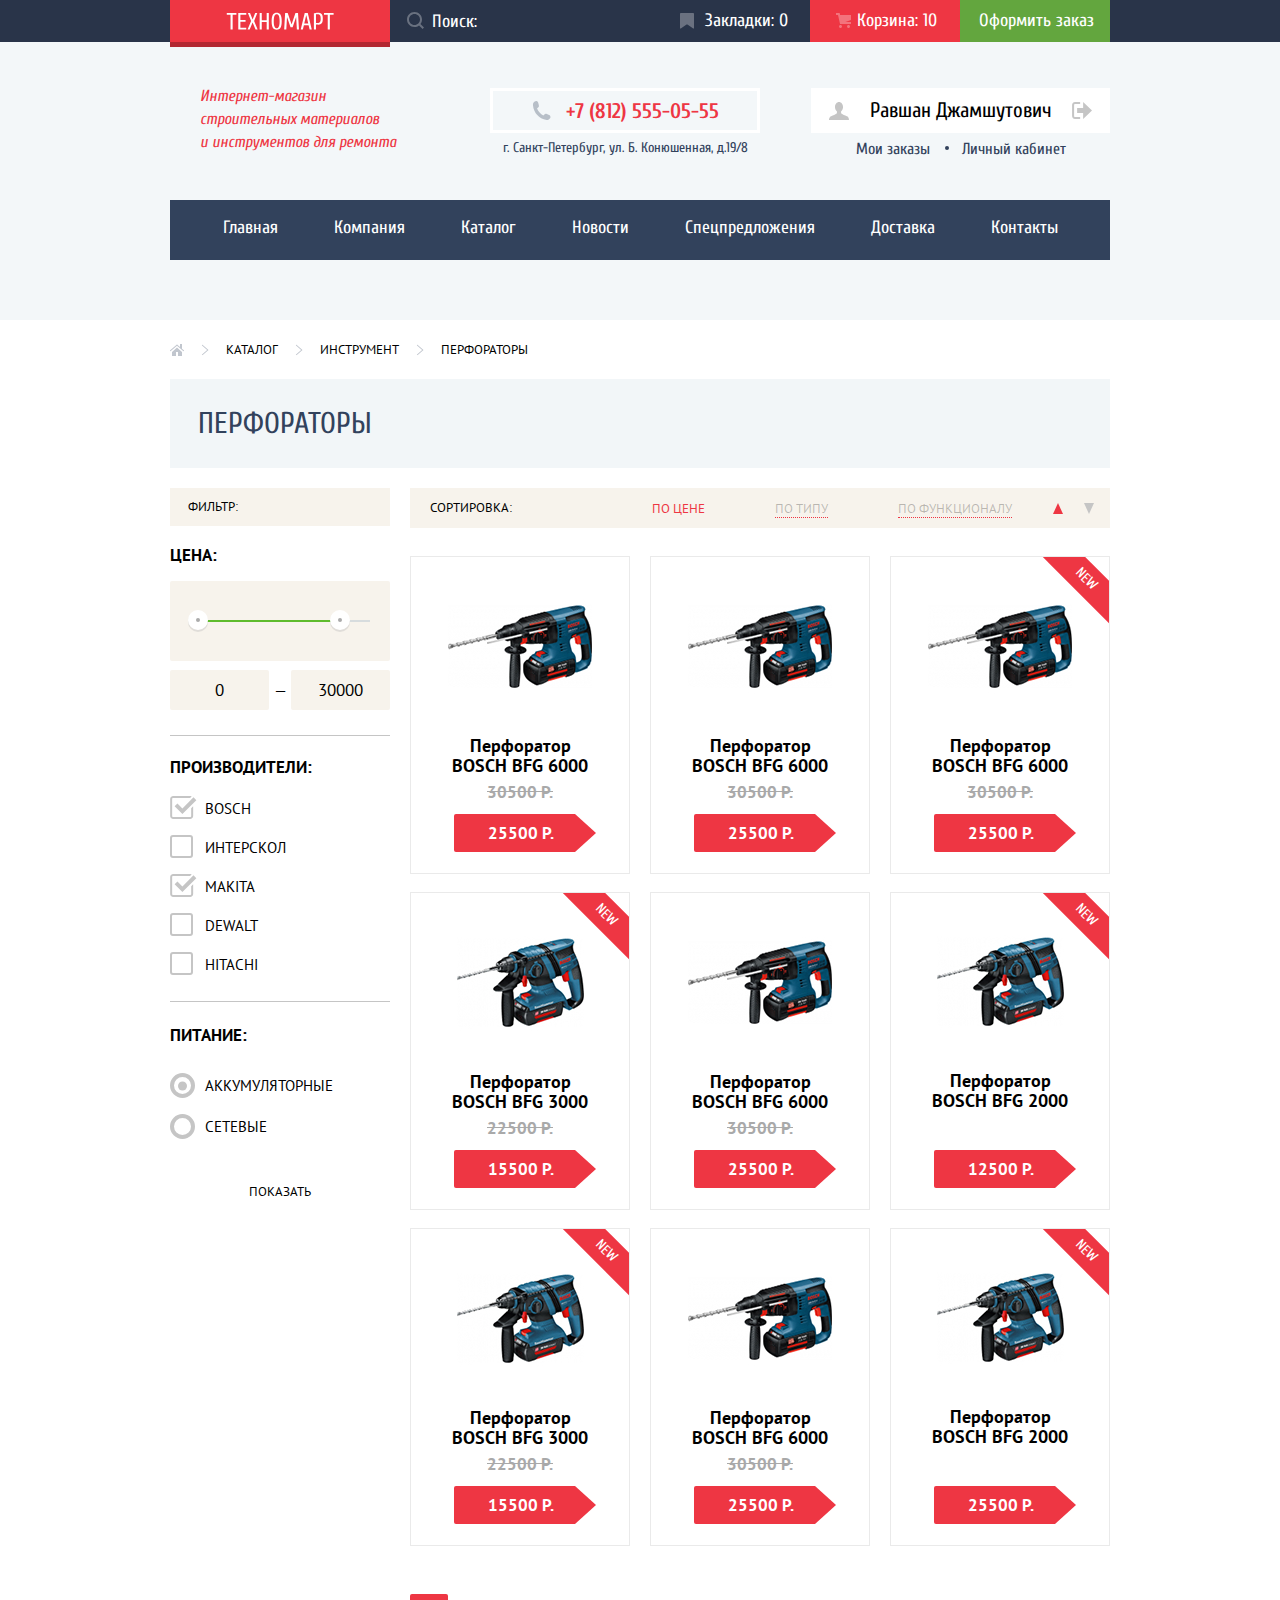
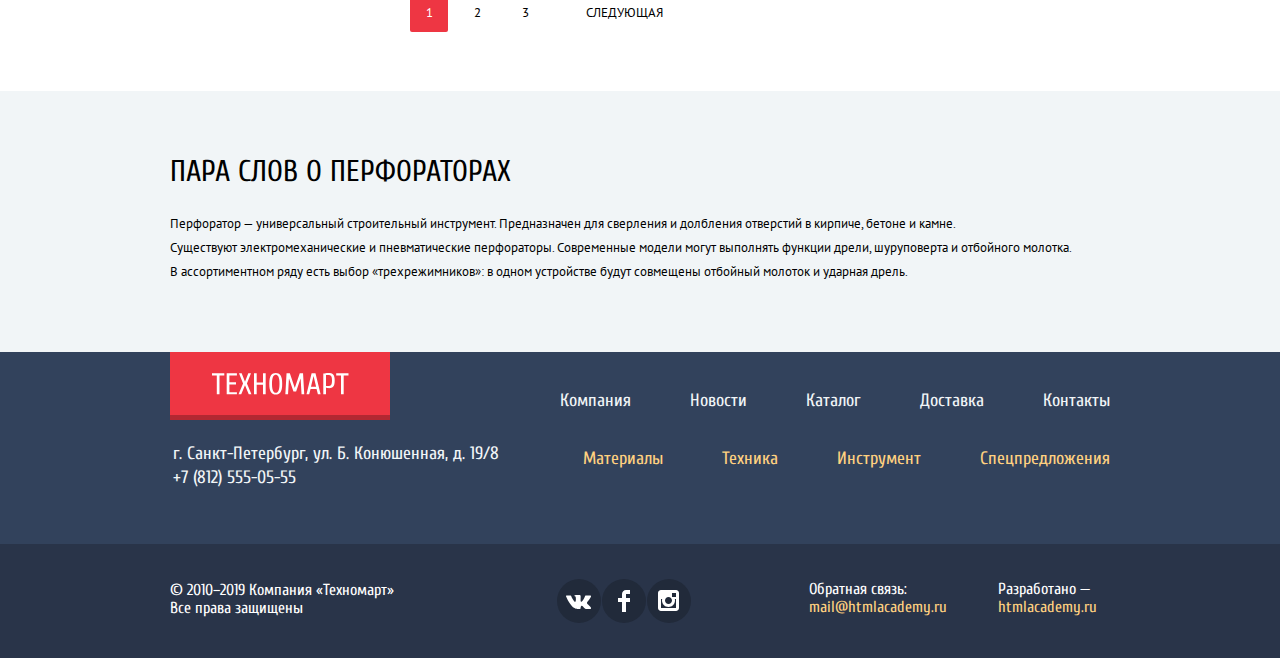
==== commit 8e9858aa: "fixed according check-remarks" ====
--- a/catalog.html
+++ b/catalog.html
@@ -231,7 +231,7 @@
       <section class="goods">
         <ul class="goods-list col-3">
           <li class="goods-item">
-            <img class="good-image" src="img/6000.jpg" width="144" height="128" alt="">
+            <img class="good-image" src="img/6000.jpg" width="144" height="128" alt="Перфоратор BOSCH 6000">
             <div class="goods-purchase-options">
               <button class="button purchase-button buy-button"
                 aria-label="Добавить перфоратор BFG 6000 в корзину">Купить</button>
@@ -244,7 +244,7 @@
             <p class="actual-price">25500 р.</p>
           </li>
           <li class="goods-item">
-            <img class="good-image" src="img/6000.jpg" width="144" height="128" alt="">
+            <img class="good-image" src="img/6000.jpg" width="144" height="128" alt="Перфоратор BOSCH 6000">
             <div class="goods-purchase-options">
               <button class="button purchase-button buy-button"
                 aria-label="Добавить перфоратор BFG 6000 в корзину">Купить</button>
@@ -257,7 +257,7 @@
             <p class="actual-price">25500 р.</p>
           </li>
           <li class="goods-item new">
-            <img class="good-image" src="img/6000.jpg" width="144" height="128" alt="">
+            <img class="good-image" src="img/6000.jpg" width="144" height="128" alt="Перфоратор BOSCH 6000">
             <div class="goods-purchase-options">
               <button class="button purchase-button buy-button"
                 aria-label="Добавить перфоратор BFG 6000 в корзину">Купить</button>
@@ -270,7 +270,7 @@
             <p class="actual-price">25500 р.</p>
           </li>
           <li class="goods-item new">
-            <img class="good-image" src="img/3000.jpg" width="127" height="112" alt="">
+            <img class="good-image" src="img/3000.jpg" width="127" height="112" alt="Перфоратор BOSCH 3000">
             <div class="goods-purchase-options">
               <button class="button purchase-button buy-button"
                 aria-label="Добавить перфоратор BFG 3000 в корзину">Купить</button>
@@ -283,7 +283,7 @@
             <p class="actual-price">15500 р.</p>
           </li>
           <li class="goods-item">
-            <img class="good-image" src="img/6000.jpg" width="144" height="128" alt="">
+            <img class="good-image" src="img/6000.jpg" width="144" height="128" alt="Перфоратор BOSCH 6000">
             <div class="goods-purchase-options">
               <button class="button purchase-button buy-button"
                 aria-label="Добавить перфоратор BFG 6000 в корзину">Купить</button>
@@ -296,7 +296,7 @@
             <p class="actual-price">25500 р.</p>
           </li>
           <li class="goods-item new">
-            <img class="good-image" src="img/2000.jpg" width="127" height="112" alt="">
+            <img class="good-image" src="img/2000.jpg" width="127" height="112" alt="Перфоратор BOSCH 2000">
             <div class="goods-purchase-options">
               <button class="button purchase-button buy-button"
                 aria-label="Добавить перфоратор BFG 2000 в корзину">Купить</button>
@@ -308,7 +308,7 @@
             <p class="actual-price">12500 р.</p>
           </li>
           <li class="goods-item new">
-            <img class="good-image" src="img/3000.jpg" width="127" height="112" alt="">
+            <img class="good-image" src="img/3000.jpg" width="127" height="112" alt="Перфоратор BOSCH 3000">
             <div class="goods-purchase-options">
               <button class="button purchase-button buy-button"
                 aria-label="Добавить перфоратор BFG 3000 в корзину">Купить</button>
@@ -321,7 +321,7 @@
             <p class="actual-price">15500 р.</p>
           </li>
           <li class="goods-item">
-            <img class="good-image" src="img/6000.jpg" width="144" height="128" alt="">
+            <img class="good-image" src="img/6000.jpg" width="144" height="128" alt="Перфоратор BOSCH 6000">
             <div class="goods-purchase-options">
               <button class="button purchase-button buy-button"
                 aria-label="Добавить перфоратор BFG 6000 в корзину">Купить</button>
@@ -334,7 +334,7 @@
             <p class="actual-price">25500 р.</p>
           </li>
           <li class="goods-item new">
-            <img class="good-image" src="img/2000.jpg" width="127" height="112" alt="">
+            <img class="good-image" src="img/2000.jpg" width="127" height="112" alt="Перфоратор BOSCH 2000">
             <div class="goods-purchase-options">
               <button class="button purchase-button buy-button"
                 aria-label="Добавить перфоратор BFG 2000 в корзину">Купить</button>
--- a/css/min.style.css
+++ b/css/min.style.css
@@ -1 +1 @@
-@-webkit-keyframes bounce{0%{transform:translateY(-2000px)}70%{transform:translateY(30px)}90%{transform:translateY(-10px)}to{transform:translateY(0)}}@keyframes bounce{0%{transform:translateY(-2000px)}70%{transform:translateY(30px)}90%{transform:translateY(-10px)}to{transform:translateY(0)}}@-webkit-keyframes shake{0%,to{transform:translateX(0)}10%,30%,50%,70%,90%{transform:translateX(-10px)}20%,40%,60%,80%{transform:translateX(10px)}}@keyframes shake{0%,to{transform:translateX(0)}10%,30%,50%,70%,90%{transform:translateX(-10px)}20%,40%,60%,80%{transform:translateX(10px)}}:root{--basic-black: #000000;--basic-white: #ffffff;--special-white: #f1f5f7;--extra-light-white: #f3f7f9;--light-yellow: #ffd180;--basic-grey: #a9a9a9;--dark-grey: #32425c;--basic-orange: #ee3643;--basic-background: #f1f5f7;--transparent-light-yellow: rgba(255, 209, 128, 0.5);--transparent-white: rgba(255, 255, 255, 0.3);--extra-transparent-white: rgba(255, 255, 255, 0.5);--transparent-black: rgba(0, 0, 0, 0.25);--extra-transparent-black: rgba(0, 0, 0, 0.5)}body{margin:0;padding:0}a{text-decoration:none}img{max-width:100%;height:auto}.button{font:inherit;color:inherit}.homepage,.section-heading{font-family:"Cuprum",sans-serif}.homepage{margin-top:59px}.section-heading{margin:0;padding:0;font-weight:400;font-size:30px;line-height:30px;text-transform:uppercase}.section-text{margin:0;padding:0;font-family:"PT Sans",sans-serif;font-size:13px;line-height:24px;color:var(--basic-black)}.visually-hidden{position:absolute;clip:rect(1px 1px 1px 1px);clip:rect(1px,1px,1px,1px);padding:0;border:0;height:1px;width:1px;overflow:hidden}.page{height:100%}.page-body{position:relative;min-height:100%;display:grid;grid-template-rows:auto 1fr auto}.container{width:940px;margin:0 auto;padding:0 10px}.col-3{display:grid;grid-template-columns:1fr 1fr 1fr;-moz-column-gap:20px;column-gap:20px}.goods .col-3{row-gap:18px}.col-4,.goods-nav .col-3{row-gap:20px}.col-4{display:grid;grid-template-columns:repeat(4,1fr);-moz-column-gap:20px;column-gap:20px}.basic-button{background:#ee3643;font-size:14px;line-height:18px;color:var(--basic-white);width:192px;height:38px;display:flex;justify-content:center;align-items:center;text-transform:uppercase;border:0}.basic-button:hover{background:#ca2c37}.basic-button:active,.logo:active,.logo:active::after{background:#ba2732}.header{font-family:"Cuprum",sans-serif;background:#f3f7f9;display:grid;grid-template-rows:auto auto auto;padding-bottom:60px}.header-purchase-bar{background:#293449}.header-menu,.logo{display:flex;justify-content:flex-start;align-items:flex-start}.logo{background:#ee3643;position:relative;margin:0;padding:0;width:220px;justify-content:center;align-items:center}.logo::after{content:"";position:absolute;width:100%;height:5px;top:100%;left:0;background:#ee3643;box-shadow:inset 0 -5px 0 rgba(0,0,0,.24)}.header-logo,.search{height:42px}.search{width:270px;display:flex;justify-content:flex-start;align-items:center;position:relative}.search-input{width:100%;height:42px;border:0;background:0 0;margin:0;padding:0 0 0 42px;font-size:18px;line-height:24px;color:var(--basic-white)}.search-input::-webkit-input-placeholder{color:var(--basic-white)}.search-input::-moz-placeholder{color:var(--basic-white)}.search-input::placeholder{color:var(--basic-white)}.search-icon{position:absolute;top:12px;left:17px}.search-icon path{opacity:.3}.cart-button:hover::before,.favs-button:hover::before,.search-input:hover+.search-icon path{opacity:1}.search-input:focus{outline:0;background-color:var(--basic-white);color:var(--basic-black)}.search-input:focus+.search-icon path{opacity:1;fill:#ee3643;-webkit-filter:drop-shadow(0 4px 4px rgba(0,0,0,.25));filter:drop-shadow(0 4px 4px rgba(0,0,0,.25))}.purchase-list{margin:0;padding:0;list-style:none;display:flex;justify-content:flex-start;align-items:flex-start;flex-wrap:wrap}.purchase-item{width:150px;height:42px;font-size:18px;line-height:24px;color:var(--basic-white);display:flex;justify-content:center;align-items:center;padding-left:23px;box-sizing:border-box;position:relative}.favs-button::before{top:13px;left:20px;width:14px;height:16px;opacity:.3;background-image:url(../img/icon-bookmark.svg)}.purchase-item-full{background-color:#ee3643}.cart-button::before,.favs-button::before,.header-phone::before{content:"";position:absolute;background-repeat:no-repeat;background-position:0 0}.cart-button::before{top:13px;left:26px;width:15px;height:15px;opacity:.3;background-image:url(../img/icon-cart.svg)}.checkout-button{background:#63a63e;padding:9px 16px 9px 19px}.checkout-button:hover{background:#5fbb2d}.purchase-item:active{background:#161d29}.cart-button:active::before,.favs-button:active::before{opacity:.3}.checkout-button:active{background:#63a63e}.header-user-menu{display:flex;justify-content:flex-start;align-items:flex-start;padding:46px 0 40px}.header-shop-info{font-style:italic;font-size:16px;line-height:23px;color:var(--basic-orange);width:197px;margin:-3px 0 0;padding:0 93px 0 30px}.header-contacts,.header-phone{display:flex;justify-content:center;align-items:center}.header-contacts{flex-direction:column}.header-phone{font-weight:700;font-size:21px;line-height:30px;color:var(--basic-orange);width:270px;height:45px;margin-bottom:3px;padding-left:35px;border:3px solid #fff;box-sizing:border-box;position:relative}.header-phone::before{top:10px;left:39px;width:19px;height:19px;background-image:url(../img/icon-phone.svg)}.header-address{font-size:14px;line-height:24px;color:var(--dark-grey);margin:0;padding:0}.user{padding-left:69px}.login-list,.user-in{display:flex;justify-content:flex-start}.user-in{padding-left:51px;flex-direction:column;align-items:center}.login-list{margin:0;padding:0;list-style:none;align-items:flex-start;flex-wrap:wrap}.login-list li{margin-right:10px}.login-list li:last-child{margin-right:0}.login-item{background-color:var(--basic-white);font-size:21px;line-height:21px;color:var(--basic-black);height:45px;display:flex;justify-content:center;align-items:center}.login-item:hover{color:#ee3643}.login-item:active,.user-control-panel-item:active{color:#c5c5c5}.sign-in-button{width:121px}.sign-in-button span{margin-left:6px}.sign-in-button:hover path{fill:#3d546f}.sign-in-button:active path{fill:#c5c5c5}.join-button{width:150px}.user-control-panel-item,.user-сontrol-panel{display:flex;justify-content:center;align-items:center;flex-wrap:wrap}.user-сontrol-panel{list-style:none;margin:0 0 7px;padding:0;width:299px;height:45px;background-color:var(--basic-white)}.user-control-panel-item{font-size:21px;line-height:21px;color:var(--basic-black)}.username span{margin-left:21px}.username:hover path{fill:#3d546f}.username:active path{fill:#c5c5c5}.sign-out-button{width:20px;height:17px;margin-left:20px}.sign-out-button:hover path{fill:#3d546f}.sign-out-button:active path{fill:#c5c5c5}.user-nav-list{margin:0;padding:0;list-style:none;display:flex;justify-content:center;align-items:center;flex-wrap:wrap}.user-nav-item{font-size:16px;line-height:18px;color:var(--dark-grey);position:relative;padding:0 15px 0 17px}.user-nav-item+.user-nav-item::after{content:"";position:absolute;width:4px;height:4px;top:6px;left:0;background:linear-gradient(0deg,#32425c,#32425c),#fff;border-radius:50%}.user-nav-item:first-child{padding-left:0}.user-nav-item:last-child{padding-right:0}.user-nav-item+.user-nav-item:hover::after{background:#ee3643}.user-nav-item+.user-nav-item:active::after{background:#c5c5c5}.user-nav-item:hover{color:#ee3643}.user-nav-item:active{color:#c5c5c5}.site-nav-list{list-style:none;background:#32425c;display:flex;justify-content:center;align-items:flex-start;flex-wrap:wrap;margin:0;padding:0}.site-nav-item{font-size:18px;line-height:24px;color:var(--basic-white);display:block;padding:16px 28px 20px}.site-nav-item:hover{background:#293449}.site-nav-item:active{background:#1d2739;color:var(--extra-transparent-white)}.goods-nav{margin-bottom:59px}.goods-nav-list{margin:0;padding:0;list-style:none}.goods-nav-item,.goods-nav-more-details{font-size:14px;line-height:18px;color:var(--basic-white)}.goods-nav-item{width:300px;height:123px;padding:20px 0 0 22px;box-sizing:border-box;position:relative;display:flex;flex-direction:column;justify-content:flex-start;align-items:flex-start}.goods-nav-item h3{font-size:24px;line-height:30px;margin:0 0 14px;padding:0}.goods-nav-more-details{background-color:var(--transparent-white);display:block;width:135px;text-align:center;padding:10px 0;text-transform:uppercase}.goods-nav-more-details:hover{background-color:rgba(197,197,197,.3)}.goods-nav-more-details:active{background:rgba(169,169,169,.3)}.materials-item{background:#ffbf47}.materials-item::before,.sales-item::after,.shipping-item::after,.tech-item::after,.tools-item::after{content:"";position:absolute;top:31px;right:43px;width:44px;height:65px;background-image:url(../img/materials.svg);background-repeat:no-repeat;background-position:0 0}.tools-item{background:#3bbce3}.sales-item::after,.shipping-item::after,.tech-item::after,.tools-item::after{top:34px;right:31px;width:75px;height:61px;background-image:url(../img/tools.svg)}.tech-item{background:#dc91d8}.sales-item::after,.shipping-item::after,.tech-item::after{top:31px;width:78px;height:62px;background-image:url(../img/tech.svg)}.sales-item{background:#8ed78f}.sales-item::after,.shipping-item::after{top:26px;right:45px;width:59px;height:72px;background-image:url(../img/sales.svg)}.shipping-item{background:#ffc047}.shipping-item::after{top:32px;right:31px;width:78px;height:63px;background-image:url(../img/shipping.svg)}.special-offers{grid-row:2/4;grid-column:1/3;display:grid;grid-template-columns:3fr 2fr 3fr;grid-template-rows:104px 1fr 65px;position:relative}.special-offers-slider{list-style:none;margin:0;padding:0;grid-column:1/4;grid-row:1/4}.slider-indicator-input+label,.special-offers-button{cursor:pointer;background-repeat:no-repeat;background-position:0 0}.special-offers-button{border:0;position:absolute;width:21px;height:39px;background-image:url(../img/slider-control.svg);background-color:transparent}.special-offers-button-back{grid-column:1/2;grid-row:2/3;top:19px;left:25px}.special-offers-button-next{grid-column:3/4;grid-row:2/3;top:18px;right:21px;transform:rotate(180deg)}.open-catalog-button{grid-column:1/2;grid-row:3/4;position:absolute;left:24px}.slider-indicators-list{grid-column:2/4;grid-row:3/4;display:flex;justify-content:flex-start;align-items:flex-start;margin:19px 0 0 63px;padding:0;list-style:none}.slider-indicator+.slider-indicator{margin-left:10px}.slider-indicator-input+label{position:relative;display:block;-webkit-user-select:none;-moz-user-select:none;user-select:none;width:10px;height:10px;border-radius:50%;background-color:var(--basic-white)}.slider-indicator-input:checked+label::after{content:"";position:absolute;width:60%;height:60%;top:50%;left:50%;transform:translate(-50%,-50%);border-radius:50%;background-color:#ee3643;background-repeat:no-repeat;background-position:0 0}.special-offers-slide{display:none}.special-offers-slide-current{display:grid;grid-template-columns:repeat(2,1fr);grid-template-rows:104px 1fr}.special-offer-title{grid-column:1/2;grid-row:1/2;z-index:2;padding:23px 0 0 24px}.special-offer-title h4{font-size:36px;line-height:36px;color:var(--basic-white);margin:0 0 5px;padding:0;text-transform:uppercase}.goods-item h3,.special-offer-title p{font-size:18px;line-height:24px;color:var(--basic-white);margin:0;padding:0}.special-offer-image{grid-column:1/3;grid-row:1/3}.heading-container{background:#f9f5f0;display:flex;justify-content:space-between;align-items:center;height:89px;padding:0 14px 0 28px;margin-bottom:20px;color:var(--dark-grey);text-transform:uppercase}.brands .heading-container{padding-right:19px}.goods{margin-bottom:70px;grid-row:4/5;grid-column:2/3}.goods-list{font-family:"PT Sans",sans-serif;font-weight:700;margin:0;padding:0;list-style:none}.goods-item{width:220px;height:318px;display:flex;flex-direction:column;justify-content:flex-start;align-items:center;background:#fff;border:1px solid #eaeaea;box-sizing:border-box;position:relative}.good-image{margin:auto}.goods-item h3{line-height:20px;color:var(--basic-black);text-align:center;width:157px}.actual-price,.old-price{font-size:17px;line-height:18px;text-transform:uppercase}.old-price{color:var(--basic-grey);text-decoration:line-through;margin:7px 0 0;padding:0}.actual-price{display:flex;justify-content:center;align-items:center;background:#ee3643;color:var(--basic-white);width:121px;height:38px;margin:39px 11px 21px 0;padding-left:12px;border-top-left-radius:2px;border-bottom-left-radius:2px;box-sizing:border-box;position:relative}.actual-price::after{content:"";position:absolute;top:0;left:121px;border:19px solid transparent;border-left:21px solid #ee3643}.old-price+.actual-price{margin-top:13px}.new{position:relative;overflow:hidden}.new::after{content:"new";position:absolute;width:100px;height:30px;top:7px;right:-27px;transform:rotate(45deg);font-size:14px;line-height:18px;font-family:"Cuprum",sans-serif;font-weight:400;text-transform:uppercase;color:var(--basic-white);background:#ee3643;display:flex;justify-content:center;align-items:center}.goods-item:focus-within .good-image,.goods-item:hover .good-image{opacity:0}.goods-item:hover{-webkit-filter:drop-shadow(0 4px 20px rgba(0,0,0,.15));filter:drop-shadow(0 4px 20px rgba(0,0,0,.15))}.goods-purchase-options{font-family:"Cuprum",sans-serif;font-weight:400;font-size:14px;line-height:18px;position:absolute;top:38px;left:41px;margin:0;padding:0;list-style:none;opacity:0}.goods-item:focus-within .goods-purchase-options,.goods-item:hover .goods-purchase-options{opacity:1;display:flex;flex-direction:column;justify-content:flex-start;align-items:center}.purchase-button{width:135px;height:38px;font-size:14px;line-height:18px;cursor:pointer;text-transform:uppercase;border-radius:2px}.buy-button{background:#63a63e;box-shadow:inset 0 -3px 0 #367315;color:var(--basic-white);margin-bottom:10px;border:0;position:relative;padding-left:23px}.buy-button::before{content:"";position:absolute;width:15px;height:15px;top:10px;left:30px;opacity:.3;background-image:url(../img/icon-cart.svg);background-repeat:no-repeat;background-position:0 0}.buy-button:hover{background:#5fbb2d}.buy-button:active{outline:0;background:#518534}.to-favs-button{background:#fff;border:3px solid #63a63e;box-sizing:border-box;color:var(--dark-grey)}.to-favs-button:hover{border-color:#32425c}.to-favs-button:active{outline:0;opacity:.5}.brands{margin-bottom:70px}.brands-list{margin:0;padding:0;list-style:none}.brands-item{background:#fff;border:1px solid #eaeaea;box-sizing:border-box;width:220px;height:145px}.brands-item:active,.brands-item:hover{-webkit-filter:drop-shadow(0 4px 20px rgba(0,0,0,.15));filter:drop-shadow(0 4px 20px rgba(0,0,0,.15))}.brands-item:active{opacity:.5}.brands-image{display:flex;justify-content:center;align-items:center;width:100%;height:100%}.services{background:#f1f5f7;display:flex;padding-top:64px;margin-bottom:70px}.services-container>.section-heading{color:var(--basic-black);margin-bottom:25px}.services-container>.section-text{margin-bottom:70px;width:400px}.services-button-list,.services-list-container{display:flex;justify-content:flex-start;align-items:flex-start}.services-list-container{flex-wrap:wrap;padding-bottom:103px}.services-button-list{width:250px;font-size:21px;line-height:30px;font-weight:700;color:var(--basic-white);margin:0 70px 0 0;padding:0;list-style:none;flex-direction:column;position:relative}.services-button-list::after{content:"";position:absolute;width:10px;height:150%;top:-48px;right:10px;background-color:transparent;box-shadow:inset -10px 0 10px -10px rgba(50,50,50,.75)}.services-button,.services-button:hover{box-shadow:0 1px 0 #293449,inset 0 1px 0 #405069}.services-button{width:240px;height:61px;background:#32425c;border:0;padding-left:22px;box-sizing:border-box;display:flex;justify-content:flex-start;align-items:center;cursor:pointer}.services-button:hover{background:#293449}.services-button-current,.services-button-current:hover{background:#fff;box-shadow:0 1px 0 #fff;color:#32425c;cursor:default}.services-info-list{list-style:none;margin:0;padding:0;flex-grow:1}.services-info-item{display:none}.services-info-item .section-heading{margin-bottom:30px;color:#32425c}.services-credit .section-text{margin-bottom:26px}.services-info-item .basic-button{width:205px;border-radius:2px}.services-info-item-current{display:flex;flex-direction:column;justify-content:flex-start;align-items:flex-start;position:relative}.services-credit::after,.services-guarantee::after,.services-shipping::after{content:"";position:absolute;width:468px;height:261px;top:22px;right:0;background-image:url(../img/shipping.png);background-repeat:no-repeat;background-position:0 0}.services-credit::after,.services-guarantee::after{width:389px;height:283px;top:-1px;background-image:url(../img/guarantee.png)}.services-credit::after{width:465px;height:285px;top:0;background-image:url(../img/credit.png)}.shop-info-container{display:grid;grid-template-columns:1fr 1fr;-moz-column-gap:20px;column-gap:20px;margin-bottom:70px}.shop-info{display:flex;flex-direction:column;justify-content:space-between;align-items:flex-start;position:relative}.shop-info .section-heading{color:var(--basic-black);margin-bottom:22px}.shop-info-text-container{margin-bottom:1px}.shop-info-text-container .section-text{margin-top:29px}.shop-info-text-container .section-text:first-child{margin-top:0}.shipping-partners-list{margin:0 0 20px;padding:0;list-style:none}.shipping-partners-item{font-size:18px;line-height:24px;color:var(--basic-black);padding-left:37px;margin-bottom:12px;position:relative}.shipping-partners-item:last-child{margin-bottom:0}.fb::after,.ig::after,.shipping-partners-item::before,.vk::after{content:"";position:absolute;background-repeat:no-repeat;background-position:0 0}.shipping-partners-item::before{width:25px;height:2px;top:12px;left:0;background:#ee3643}.shop-info .basic-button{width:220px}.contacts{justify-self:end;display:flex;flex-direction:column;justify-content:space-between;align-items:flex-start;position:relative}.contacts .section-heading{color:var(--basic-black);margin-bottom:24px}.contacts .section-text{width:180px;margin-bottom:32px}.map{display:block;width:300px;height:158px;margin-bottom:25px}.contacts .basic-button{width:100%}.footer{font-family:"Cuprum",sans-serif;background:#32425c;display:grid;grid-template-rows:-webkit-min-content -webkit-min-content;grid-template-rows:min-content min-content}.footer-menu{font-size:18px;line-height:24px;padding-bottom:54px}.footer-menu-row{display:flex;justify-content:space-between;align-content:flex-start}.footer-menu-row+.footer-menu-row{margin-top:27px}.footer-logo{height:63px}.footer-contacts{padding-left:3px;color:var(--special-white)}.footer-contacts p,.footer-nav-list{margin:0;padding:0}.footer-nav-list{list-style:none;display:flex;justify-content:flex-end;align-items:flex-start;flex-wrap:wrap}.footer-site-nav-list{margin-top:37px}.footer-goods-nav-list{margin-top:5px}.footer-nav-item{margin-left:59px;display:block}.footer-site-nav-item{color:var(--special-white)}.developer-item a,.footer-goods-nav-item{color:var(--light-yellow)}.developer-item a:hover,.footer-nav-item:hover{text-decoration:underline}.footer-site-nav-item:active{color:var(--extra-transparent-white);text-decoration:none}.footer-goods-nav-item:active{color:var(--transparent-light-yellow);text-decoration:none}.developer-item h3,.footer-bar{font-size:16px;line-height:18px;color:var(--basic-white)}.footer-bar{background:#293449;padding:35px 0}.footer-bar .container{display:flex;flex-wrap:wrap;justify-content:space-between;align-items:center}.copyright-rights{margin:-4px 0 0;padding:0;width:227px;align-self:center}.footer-socials-list{margin:0 0 0 42px;padding:0;list-style:none;display:flex;justify-content:flex-start;align-items:flex-start;flex-wrap:wrap}.footer-socials-item{background:#212a3a;margin-right:1px;display:block;width:44px;height:44px;border-radius:50%;position:relative}.fb::after,.ig::after,.vk::after{width:26px;height:15px;top:15px;left:9px;background-image:url(../img/icon-vk.svg)}.fb::after,.ig::after{width:12px;height:22px;top:11px;left:16px;background-image:url(../img/icon-fb.svg)}.ig::after{width:21px;height:21px;left:11px;background-image:url(../img/icon-ig.svg)}.footer-socials-item:active,.footer-socials-item:hover{background:#ee3643}.developer-list{margin:0;padding:0 13px 0 0;list-style:none;align-self:center;display:flex;justify-content:flex-start;align-items:flex-start;flex-wrap:wrap}.developer-mail{margin-right:51px}.developer-item h3{font-weight:400;margin:-6px 0 0;padding:0}.developer-item a:active{text-decoration:none;color:#ba2732}.catalog-container{font-family:"PT Sans",sans-serif;padding:21px 0 59px;display:grid;grid-template-columns:220px 1fr;grid-template-rows:-webkit-min-content -webkit-min-content -webkit-min-content 1fr -webkit-min-content;grid-template-rows:min-content min-content min-content 1fr min-content;-moz-column-gap:20px;column-gap:20px;row-gap:20px}.breadcrumbs-list{grid-column:1/-1;grid-row:1/2;margin:0;padding:0;list-style:none;display:flex;justify-content:flex-start;align-items:flex-start;flex-wrap:wrap}.breadcrumbs-item{font-size:13px;line-height:18px;color:var(--basic-black);padding:0 17px 0 25px;position:relative;text-transform:uppercase}.breadcrumbs-item:first-child{padding:0 17px 0 0}.breadcrumbs-item:last-child{padding-right:0;cursor:default}.breadcrumbs-item+.breadcrumbs-item::before,.home-button{height:12px;top:3px;background-repeat:no-repeat;background-position:0 0}.breadcrumbs-item+.breadcrumbs-item::before{content:"";position:absolute;width:8px;left:0;background-image:url(../img/icon-right.svg)}.home-button{display:block;position:relative;width:14px;background-image:url(../img/icon-home.svg)}.catalog-container .heading-container{grid-column:1/-1;grid-row:2/3;padding-right:0;margin-bottom:0;background:#f2f6f8}.filters{grid-column:1/2;grid-row:3/-1;display:flex;flex-direction:column}.filters h2,.sorting h2{font-weight:400;font-size:13px;line-height:18px;color:var(--basic-black);text-transform:uppercase}.sorting h2{margin:0;padding:0}.filters h2{background-color:#f7f3ec;height:38px;padding:10px 0 10px 18px;margin:0 0 14px;box-sizing:border-box}.filters fieldset{border:0;margin:0;padding:0;position:relative}.filters fieldset::after{content:"";position:absolute;width:100%;height:1px;left:0;bottom:0;background-color:#c5c5c5}.filters fieldset:last-of-type::after{display:none}.filter-heading{font-weight:700;font-size:17px;line-height:30px;color:var(--basic-black);text-transform:uppercase}.filters .price-filter{padding-bottom:26px}.price-filter .filter-heading{margin-bottom:11px}.price-list{margin:0;padding:0;list-style:none;display:flex;flex-wrap:wrap;justify-content:space-between;align-items:center;width:100%}.price-range{width:100%;height:80px;background:#f7f3ec;margin-bottom:9px;padding:39px 20px;box-sizing:border-box;border-radius:2px;position:relative}.price-scale{width:180px;height:2px;background:#d7dcde}.price-scale-bar{width:152px;height:2px;background:#5fbb2d}.price-toggle{width:20px;height:20px;background:#fff;box-shadow:0 2px rgba(171,171,171,.3);border-radius:50%;position:absolute;top:29px;display:flex;justify-content:center;align-items:center;cursor:pointer}.price-toggle::before{content:"";position:absolute;width:4px;height:4px;border-radius:50%;background:#ababab}.price-min-toggle{left:18px}.price-max-toggle{left:160px}.price-input{width:95px;height:38px;font-size:17px;line-height:18px;text-align:center;border:0;border-radius:2px;background:#f7f3ec}.price-list span{font-size:16px;line-height:18px}.filters .brand-filter{display:flex;flex-direction:column;justify-content:flex-start;align-items:flex-start;padding-bottom:28px;box-sizing:border-box}.brand-filter .filter-heading{margin-bottom:17px;padding-top:16px}.brand-list{margin:0;padding:0;list-style:none;font-size:15px;line-height:19px}.brand-item{margin-bottom:20px;text-transform:uppercase}.brand-item:last-child{margin-bottom:0}.brand-item label{position:relative;display:block;cursor:pointer;-webkit-user-select:none;-moz-user-select:none;user-select:none;padding-left:35px}.brand-input+label::before{content:"";position:absolute;width:23px;height:23px;top:-3px;left:0;border:2px solid #c5c5c5;border-radius:3px;box-sizing:border-box}.brand-input:focus+label::before,.brand-input:hover+label::before{border-color:#b5b5b5}.brand-input:disabled+label::before{border-color:#b5b5b5;opacity:.3}.brand-input:checked+label::before{display:none}.brand-input:disabled+label::before{display:none}.brand-input:checked+label::after{content:"";position:absolute;width:27px;height:23px;top:-3px;left:0;background-image:url(../img/checkbox-on.svg);background-repeat:no-repeat;background-position:0 0}.brand-input:checked:focus+label::after,.brand-input:checked:hover+label::after{background-image:url(../img/checkbox-on-hover-disabled.svg)}.brand-input:checked:disabled+label::after{background-image:url(../img/checkbox-on-hover-disabled.svg);opacity:.3}.filters .power-filter{display:flex;flex-direction:column;justify-content:flex-start;align-items:flex-start;padding-bottom:34px}.power-filter .filter-heading{padding-top:18px;margin-bottom:23px}.power-list{margin:0;padding:0;list-style:none}.power-item{margin-bottom:16px;font-size:15px;line-height:19px;text-transform:uppercase}.power-item:last-child,.write-us-data li:last-child{margin-bottom:0}.power-item label{position:relative;display:block;cursor:pointer;-webkit-user-select:none;-moz-user-select:none;user-select:none;height:25px;padding-left:35px;display:flex;justify-content:flex-start;align-items:center}.power-input+label::before{content:"";position:absolute;width:25px;height:25px;left:0;border:4px solid #c5c5c5;border-radius:50%;box-sizing:border-box}.power-input+label:hover::before,.power-input:focus+label::before{border-color:#b5b5b5}.power-input:disabled+label::before{border-color:#b5b5b5;opacity:.3}.power-input:checked+label::after{content:"";position:absolute;width:9px;height:9px;top:50%;transform:translateY(-50%);left:8px;background-color:#c5c5c5;border-radius:50%}.power-input:checked+label:hover::after,.power-input:focus:checked+label::after{background-color:#b5b5b5}.power-input:disabled+label::after{background-color:#b5b5b5;opacity:.3}.show-button{width:100%;height:38px;background:#fff;border:1px solid #e5e5e5;box-sizing:border-box;font-size:13px;line-height:18px;color:var(--basic-black);text-transform:uppercase;cursor:pointer}.sorting,.sorting-type-list{display:flex;justify-content:flex-start}.sorting{grid-column:2/3;grid-row:3/4;width:700px;align-items:center;background-color:#f7f3ec;padding:10px 14px 10px 20px;box-sizing:border-box}.sorting-type-list{list-style:none;margin:0;padding:0 0 0 140px;flex-wrap:wrap;align-items:flex-start}.sorting-type-item+.sorting-type-item{margin-left:70px}.sorting-type-item:nth-child(4n){margin-left:0}.sorting-type{position:relative;cursor:pointer;-webkit-user-select:none;-moz-user-select:none;user-select:none;border-bottom:1px dotted #ee3643;box-sizing:border-box;text-transform:uppercase;color:rgba(0,0,0,.3);font-size:13px;line-height:18px}.sorting-type:hover{border-bottom:1px solid #ee3643;color:#000}.sorting-type-current,.sorting-type-current:hover{border-bottom:none;color:#ee3643}.sorting-type-current:hover{cursor:default}.sorting-range-list{list-style:none;margin:0;padding:0 0 0 41px;display:flex;flex-wrap:wrap;justify-content:space-between;align-items:center}.sorting-range-item+.sorting-range-item{margin-left:21px}.sorting-range{display:block;width:0;height:0;border-left:5px solid transparent;border-right:5px solid transparent;border-bottom:11px solid #c5c5c5}.sorting-range-down{transform:rotate(180deg)}.sorting-range:hover{border-bottom:11px solid var(--basic-black)}.sorting-range-current{border-bottom:11px solid #ee3643}.sorting-range-current:focus,.sorting-range-current:hover{border-bottom:11px solid #ee3643}.catalog-container .goods{margin:8px 0 28px;grid-row:4/5;grid-column:2/3}.pagination,.pagination-item{display:flex;align-items:center}.pagination{margin:0;padding:0;list-style:none;grid-row:5/6;grid-column:2/3;flex-wrap:wrap;justify-content:flex-start}.pagination-item{justify-content:center;width:38px;height:38px;background:#fff;border:1px solid #e5e5e5;border-radius:2px;box-sizing:border-box;font-size:13px;line-height:18px;color:var(--basic-black);text-transform:uppercase;margin-right:10px}.pagination-item:last-child{width:140px;margin-right:0}.pagination-item:hover{border-color:#c5c5c5}.pagination-item:active{border-color:#ee3643}.pagination-item-current{border:0;background:#ee3643;color:var(--basic-white)}.perforators-info-container{background:#f1f5f7}.perforators-info{padding:66px 0 68px}.perforators-info .section-heading{color:var(--basic-black);margin-bottom:25px}.perforators-info-text-container{width:907px}.modal{position:fixed;width:620px;top:25vh;bottom:auto;right:0;left:0;margin:0 auto;font-family:"Cuprum",sans-serif;box-sizing:border-box;background-color:var(--basic-white);-webkit-filter:drop-shadow(0 4px 20px rgba(0,0,0,.15));filter:drop-shadow(0 4px 20px rgba(0,0,0,.15));display:flex;flex-wrap:wrap;justify-content:center;display:none}.modal-show{display:block;-webkit-animation:bounce .6s;animation:bounce .6s}.modal-error{-webkit-animation:shake .6s;animation:shake .6s}.modal::before{content:"";position:absolute;top:0;left:0;width:100%;height:7px;background-color:#ee3643}.close-button,.modal-cart-full h2::before{position:absolute;background-repeat:no-repeat;background-position:0 0}.close-button{top:18px;right:11px;width:21px;height:21px;border:0;background-color:transparent;cursor:pointer;background-image:url(../img/icon-close.svg)}.modal-buttons{display:flex;flex-wrap:wrap;justify-content:center;align-items:center;width:100%;padding:37px 0;background-color:#f1f1f1;font-size:14px;line-height:18px}.modal-cart-full h2,.write-us-data{margin:0;display:flex;align-items:center}.write-us-data{list-style:none;padding:46px 80px 37px;flex-wrap:wrap;justify-content:space-between}.write-us-data li{display:flex;flex-direction:column;justify-content:flex-start;align-items:flex-start;padding:0;margin:0 0 13px}.write-us-label{font-size:18px;line-height:24px;margin-bottom:11px}.write-us-input{border:2px solid #c5c5c5;box-sizing:border-box;border-radius:2px;font-family:"PT Sans",sans-serif;font-size:13px;line-height:24px;padding-left:12px}.write-us-textinput{width:220px;height:38px}.write-us-textarea{width:460px;height:114px}.modal-buttons .basic-button{width:460px}.modal-map{width:943px}.modal-map iframe{border:0}.modal-cart-full h2{padding:73px 0 70px;width:100%;justify-content:center;font-weight:700;font-size:24px;line-height:30px;position:relative}.modal-cart-full h2::before{content:"";top:55px;left:81px;width:66px;height:66px;background-image:url(../img/icon-mark.svg)}.modal-cart-full .basic-button{width:192px;margin-right:10px}.modal-continue-button{color:var(--basic-black);background-color:#fff}.modal-continue-button:focus,.modal-continue-button:hover{background-color:#c5c5c5}.modal-continue-button:active{background-color:#fff;opacity:.5}
+@-webkit-keyframes bounce{0%{transform:translateY(-2000px)}70%{transform:translateY(30px)}90%{transform:translateY(-10px)}to{transform:translateY(0)}}@keyframes bounce{0%{transform:translateY(-2000px)}70%{transform:translateY(30px)}90%{transform:translateY(-10px)}to{transform:translateY(0)}}@-webkit-keyframes shake{0%,to{transform:translateX(0)}10%,30%,50%,70%,90%{transform:translateX(-10px)}20%,40%,60%,80%{transform:translateX(10px)}}@keyframes shake{0%,to{transform:translateX(0)}10%,30%,50%,70%,90%{transform:translateX(-10px)}20%,40%,60%,80%{transform:translateX(10px)}}:root{--basic-black: #000000;--basic-white: #ffffff;--special-white: #f1f5f7;--extra-light-white: #f3f7f9;--light-yellow: #ffd180;--basic-grey: #a9a9a9;--dark-grey: #32425c;--item-active-grey: #c5c5c5;--border-grey: #eaeaea;--button-border-grey: var(--button-border-grey);--scale-grey: #D7DCDE;--toggle-shadow-grey: #ABABAB;--toggle-point-grey: rgba(171, 171, 171, 0.3);--filter-icon-grey: #b5b5b5;--modal-grey: #F1F1F1;--basic-orange: #ee3643;--extra-orange: #BA2732;--transparent-light-yellow: rgba(255, 209, 128, 0.5);--transparent-white: rgba(255, 255, 255, 0.3);--extra-transparent-white: rgba(255, 255, 255, 0.5);--transparent-black: rgba(0, 0, 0, 0.25);--extra-transparent-black: rgba(0, 0, 0, 0.5);--drop-shadow-black: rgba(0, 0, 0, 0.15);--goods-nav-more-details-dark: rgba(197, 197, 197, 0.3);--goods-nav-more-details-extra-dark: rgba(169, 169, 169, 0.3);--basic-button-orange: #ca2c37;--dark-blue: #293449;--extra-dark-blue: #161D29;--hover-dark-blue: #3D546F;--hover-extra-dark-blue: #405069;--socials-dark-blue: #212a3a;--active-nav-item-blue: #1d2739;--light-green: #63a63e;--extra-light-green: #5FBB2D;--dark-green: #518534;--extra-dark-green: #367315;--material-item-yellow: #ffbf47;--tools-item-blue: #3bbce3;--tech-item-purple: #dc91d8;--sales-item-green: #8ed78f;--shipping-item-yellow: #ffc047;--heading-container-white: #f9f5f0;--catalog-heading-container-white: #F2F6F8;--catalog-options-box-yellow: #F7F3EC}body{margin:0;padding:0}a{text-decoration:none}img{max-width:100%;height:auto}.button{font:inherit;color:inherit}.homepage,.section-heading{font-family:"Cuprum","Arial",sans-serif}.homepage{margin-top:59px}.section-heading{margin:0;padding:0;font-weight:400;font-size:30px;line-height:30px;text-transform:uppercase}.section-text{margin:0;padding:0;font-family:"PT Sans","Helvetica",sans-serif;font-size:13px;line-height:24px;color:var(--basic-black)}.visually-hidden{position:absolute;clip:rect(1px 1px 1px 1px);clip:rect(1px,1px,1px,1px);padding:0;border:0;height:1px;width:1px;overflow:hidden}.page{height:100%}.page-body{position:relative;min-height:100%;display:grid;grid-template-rows:auto 1fr auto}.container{width:940px;margin:0 auto;padding:0 10px}.col-3{display:grid;grid-template-columns:1fr 1fr 1fr;-moz-column-gap:20px;column-gap:20px}.goods .col-3{row-gap:18px}.col-4,.goods-nav .col-3{row-gap:20px}.col-4{display:grid;grid-template-columns:repeat(4,1fr);-moz-column-gap:20px;column-gap:20px}.basic-button{background:var(--basic-orange);font-size:14px;line-height:18px;color:var(--basic-white);width:192px;height:38px;display:flex;justify-content:center;align-items:center;text-transform:uppercase;border:0}.basic-button:hover{background:var(--basic-button-orange)}.basic-button:active,.logo:active,.logo:active::after{background:var(--extra-orange)}.header{font-family:"Cuprum","Arial",sans-serif;background:var(--extra-light-white);display:grid;grid-template-rows:auto auto auto;padding-bottom:60px}.header-purchase-bar{background:var(--dark-blue)}.header-menu{display:flex;justify-content:flex-start;align-items:flex-start}.logo,.logo::after{background:var(--basic-orange)}.logo{position:relative;margin:0;padding:0;width:220px;display:flex;justify-content:center;align-items:center}.logo::after{content:"";position:absolute;width:100%;height:5px;top:100%;left:0;box-shadow:inset 0 -5px 0 var(--transparent-black)}.header-logo,.search{height:42px}.search{width:270px;display:flex;justify-content:flex-start;align-items:center;position:relative}.search-input{width:100%;height:42px;border:0;background:0 0;margin:0;padding:0 0 0 42px;font-size:18px;line-height:24px;color:var(--basic-white)}.search-input::-webkit-input-placeholder{color:var(--basic-white)}.search-input::-moz-placeholder{color:var(--basic-white)}.search-input::placeholder{color:var(--basic-white)}.search-icon{position:absolute;top:12px;left:17px}.search-icon path{opacity:.3}.cart-button:hover::before,.favs-button:hover::before,.search-input:hover+.search-icon path{opacity:1}.search-input:focus{outline:0;background-color:var(--basic-white);color:var(--basic-black)}.search-input:focus+.search-icon path{opacity:1;fill:var(--basic-orange);-webkit-filter:drop-shadow(0 4px 4px var(--transparent-black));filter:drop-shadow(0 4px 4px var(--transparent-black))}.purchase-list{margin:0;padding:0;list-style:none;display:flex;justify-content:flex-start;align-items:flex-start;flex-wrap:wrap}.purchase-item{width:150px;height:42px;font-size:18px;line-height:24px;color:var(--basic-white);display:flex;justify-content:center;align-items:center;padding-left:23px;box-sizing:border-box;position:relative}.favs-button::before{top:13px;left:20px;width:14px;height:16px;opacity:.3;background-image:url(../img/icon-bookmark.svg)}.purchase-item-full{background-color:var(--basic-orange)}.cart-button::before,.favs-button::before,.header-phone::before{content:"";position:absolute;background-repeat:no-repeat;background-position:0 0}.cart-button::before{top:13px;left:26px;width:15px;height:15px;opacity:.3;background-image:url(../img/icon-cart.svg)}.checkout-button{background:var(--light-green);padding:9px 16px 9px 19px}.checkout-button:hover{background:var(--extra-light-green)}.purchase-item:active{background:var(--extra-dark-blue)}.cart-button:active::before,.favs-button:active::before{opacity:.3}.checkout-button:active{background:var(--light-green)}.header-user-menu{display:flex;justify-content:flex-start;align-items:flex-start;padding:46px 0 40px}.header-shop-info{font-style:italic;font-size:16px;line-height:23px;color:var(--basic-orange);width:197px;margin:-3px 0 0;padding:0 93px 0 30px}.header-contacts,.header-phone{display:flex;justify-content:center;align-items:center}.header-contacts{flex-direction:column}.header-phone{font-weight:700;font-size:21px;line-height:30px;color:var(--basic-orange);width:270px;height:45px;margin-bottom:3px;padding-left:35px;border:3px solid var(--basic-white);box-sizing:border-box;position:relative}.header-phone::before{top:10px;left:39px;width:19px;height:19px;background-image:url(../img/icon-phone.svg)}.header-address{font-size:14px;line-height:24px;color:var(--dark-grey);margin:0;padding:0}.user{padding-left:69px}.login-list,.user-in{display:flex;justify-content:flex-start}.user-in{padding-left:51px;flex-direction:column;align-items:center}.login-list{margin:0;padding:0;list-style:none;align-items:flex-start;flex-wrap:wrap}.login-list li{margin-right:10px}.login-list li:last-child{margin-right:0}.login-item{background-color:var(--basic-white);font-size:21px;line-height:21px;color:var(--basic-black);height:45px;display:flex;justify-content:center;align-items:center}.login-item:hover{color:var(--basic-orange)}.login-item:active,.user-control-panel-item:active{color:var(--item-active-grey)}.sign-in-button{width:121px}.sign-in-button span{margin-left:6px}.sign-in-button:hover path{fill:var(--hover-dark-blue)}.sign-in-button:active path{fill:var(--item-active-grey)}.join-button{width:150px}.user-control-panel-item,.user-сontrol-panel{display:flex;justify-content:center;align-items:center;flex-wrap:wrap}.user-сontrol-panel{list-style:none;margin:0 0 7px;padding:0;width:299px;height:45px;background-color:var(--basic-white)}.user-control-panel-item{font-size:21px;line-height:21px;color:var(--basic-black)}.username span{margin-left:21px}.username:hover path{fill:var(--hover-dark-blue)}.username:active path{fill:var(--item-active-grey)}.sign-out-button{width:20px;height:17px;margin-left:20px}.sign-out-button:hover path{fill:var(--hover-dark-blue)}.sign-out-button:active path{fill:var(--item-active-grey)}.user-nav-list{margin:0;padding:0;list-style:none;display:flex;justify-content:center;align-items:center;flex-wrap:wrap}.user-nav-item{font-size:16px;line-height:18px;color:var(--dark-grey);position:relative;padding:0 15px 0 17px}.user-nav-item+.user-nav-item::after{content:"";position:absolute;width:4px;height:4px;top:6px;left:0;background:linear-gradient(0deg,var(--dark-grey),var(--dark-grey)),var(--basic-white);border-radius:50%}.user-nav-item:first-child{padding-left:0}.user-nav-item:last-child{padding-right:0}.user-nav-item+.user-nav-item:hover::after{background:var(--basic-orange)}.user-nav-item+.user-nav-item:active::after{background:var(--item-active-grey)}.user-nav-item:hover{color:var(--basic-orange)}.user-nav-item:active{color:var(--item-active-grey)}.site-nav-list{list-style:none;background:var(--dark-grey);display:flex;justify-content:center;align-items:flex-start;flex-wrap:wrap;margin:0;padding:0}.site-nav-item{font-size:18px;line-height:24px;color:var(--basic-white);display:block;padding:16px 28px 20px}.site-nav-item:hover{background:var(--dark-blue)}.site-nav-item:active{background:var(--active-nav-item-blue);color:var(--extra-transparent-white)}.goods-nav{margin-bottom:59px}.goods-nav-list{margin:0;padding:0;list-style:none}.goods-nav-item,.goods-nav-more-details{font-size:14px;line-height:18px;color:var(--basic-white)}.goods-nav-item{width:300px;height:123px;padding:20px 0 0 22px;box-sizing:border-box;position:relative;display:flex;flex-direction:column;justify-content:flex-start;align-items:flex-start}.goods-nav-item h3{font-size:24px;line-height:30px;margin:0 0 14px;padding:0}.goods-nav-more-details{background-color:var(--transparent-white);display:block;width:135px;text-align:center;padding:10px 0;text-transform:uppercase}.goods-nav-more-details:hover{background-color:var(--goods-nav-more-details-dark)}.goods-nav-more-details:active{background:var(--goods-nav-more-details-extra-dark)}.materials-item{background:var(--material-item-yellow)}.materials-item::before,.sales-item::after,.shipping-item::after,.tech-item::after,.tools-item::after{content:"";position:absolute;top:31px;right:43px;width:44px;height:65px;background-image:url(../img/materials.svg);background-repeat:no-repeat;background-position:0 0}.tools-item{background:var(--tools-item-blue)}.sales-item::after,.shipping-item::after,.tech-item::after,.tools-item::after{top:34px;right:31px;width:75px;height:61px;background-image:url(../img/tools.svg)}.tech-item{background:var(--tech-item-purple)}.sales-item::after,.shipping-item::after,.tech-item::after{top:31px;width:78px;height:62px;background-image:url(../img/tech.svg)}.sales-item{background:var(--sales-item-green)}.sales-item::after,.shipping-item::after{top:26px;right:45px;width:59px;height:72px;background-image:url(../img/sales.svg)}.shipping-item{background:var(--shipping-item-yellow)}.shipping-item::after{top:32px;right:31px;width:78px;height:63px;background-image:url(../img/shipping.svg)}.special-offers{grid-row:2/4;grid-column:1/3;display:grid;grid-template-columns:3fr 2fr 3fr;grid-template-rows:104px 1fr 65px;position:relative}.special-offers-slider{list-style:none;margin:0;padding:0;grid-column:1/4;grid-row:1/4}.slider-indicator-input+label,.special-offers-button{cursor:pointer;background-repeat:no-repeat;background-position:0 0}.special-offers-button{border:0;position:absolute;width:21px;height:39px;background-image:url(../img/slider-control.svg);background-color:transparent}.special-offers-button-back{grid-column:1/2;grid-row:2/3;top:19px;left:25px}.special-offers-button-next{grid-column:3/4;grid-row:2/3;top:18px;right:21px;transform:rotate(180deg)}.open-catalog-button{grid-column:1/2;grid-row:3/4;position:absolute;left:24px}.slider-indicators-list{grid-column:2/4;grid-row:3/4;display:flex;justify-content:flex-start;align-items:flex-start;margin:19px 0 0 63px;padding:0;list-style:none}.slider-indicator+.slider-indicator{margin-left:10px}.slider-indicator-input+label{position:relative;display:block;-webkit-user-select:none;-moz-user-select:none;user-select:none;width:10px;height:10px;border-radius:50%;background-color:var(--basic-white)}.slider-indicator-input:checked+label::after{content:"";position:absolute;width:60%;height:60%;top:50%;left:50%;transform:translate(-50%,-50%);border-radius:50%;background-color:var(--basic-orange);background-repeat:no-repeat;background-position:0 0}.special-offers-slide{display:none}.special-offers-slide-current{display:grid;grid-template-columns:repeat(2,1fr);grid-template-rows:104px 1fr}.special-offer-title{grid-column:1/2;grid-row:1/2;z-index:2;padding:23px 0 0 24px}.special-offer-title h4{font-size:36px;line-height:36px;color:var(--basic-white);margin:0 0 5px;padding:0;text-transform:uppercase}.goods-item h3,.special-offer-title p{font-size:18px;line-height:24px;color:var(--basic-white);margin:0;padding:0}.special-offer-image{grid-column:1/3;grid-row:1/3}.heading-container{background:var(--heading-container-white);display:flex;justify-content:space-between;align-items:center;height:89px;padding:0 14px 0 28px;margin-bottom:20px;color:var(--dark-grey);text-transform:uppercase}.brands .heading-container{padding-right:19px}.goods{margin-bottom:70px;grid-row:4/5;grid-column:2/3}.goods-list{font-family:"PT Sans","Helvetica",sans-serif;font-weight:700;margin:0;padding:0;list-style:none}.goods-item{width:220px;height:318px;display:flex;flex-direction:column;justify-content:flex-start;align-items:center;background:var(--basic-white);border:1px solid var(--border-grey);box-sizing:border-box;position:relative}.good-image{margin:auto}.goods-item h3{line-height:20px;color:var(--basic-black);text-align:center;width:157px}.actual-price,.old-price{font-size:17px;line-height:18px;text-transform:uppercase}.old-price{color:var(--basic-grey);text-decoration:line-through;margin:7px 0 0;padding:0}.actual-price{display:flex;justify-content:center;align-items:center;background:var(--basic-orange);color:var(--basic-white);width:121px;height:38px;margin:39px 11px 21px 0;padding-left:12px;border-top-left-radius:2px;border-bottom-left-radius:2px;box-sizing:border-box;position:relative}.actual-price::after{content:"";position:absolute;top:0;left:121px;border:19px solid transparent;border-left:21px solid var(--basic-orange)}.old-price+.actual-price{margin-top:13px}.new{position:relative;overflow:hidden}.new::after{content:"new";position:absolute;width:100px;height:30px;top:7px;right:-27px;transform:rotate(45deg);font-size:14px;line-height:18px;font-family:"Cuprum","Arial",sans-serif;font-weight:400;text-transform:uppercase;color:var(--basic-white);background:var(--basic-orange);display:flex;justify-content:center;align-items:center}.goods-item:focus-within .good-image,.goods-item:hover .good-image{opacity:0}.goods-item:hover{-webkit-filter:drop-shadow(0 4px 20px var(--drop-shadow-black));filter:drop-shadow(0 4px 20px var(--drop-shadow-black))}.goods-purchase-options{font-family:"Cuprum","Arial",sans-serif;font-weight:400;font-size:14px;line-height:18px;position:absolute;top:38px;left:41px;margin:0;padding:0;list-style:none;opacity:0}.goods-item:focus-within .goods-purchase-options,.goods-item:hover .goods-purchase-options{opacity:1;display:flex;flex-direction:column;justify-content:flex-start;align-items:center}.purchase-button{width:135px;height:38px;font-size:14px;line-height:18px;cursor:pointer;text-transform:uppercase;border-radius:2px}.buy-button{background:var(--light-green);box-shadow:inset 0 -3px 0 var(--extra-dark-green);color:var(--basic-white);margin-bottom:10px;border:0;position:relative;padding-left:23px}.buy-button::before{content:"";position:absolute;width:15px;height:15px;top:10px;left:30px;opacity:.3;background-image:url(../img/icon-cart.svg);background-repeat:no-repeat;background-position:0 0}.buy-button:hover{background:var(--extra-light-green)}.buy-button:active{outline:0;background:var(--dark-green)}.to-favs-button{background:var(--basic-white);border:3px solid var(--light-green);box-sizing:border-box;color:var(--dark-grey)}.to-favs-button:hover{border-color:var(--dark-grey)}.to-favs-button:active{outline:0;opacity:.5}.brands{margin-bottom:70px}.brands-list{margin:0;padding:0;list-style:none}.brands-item{background:var(--basic-white);border:1px solid var(--border-grey);box-sizing:border-box;width:220px;height:145px}.brands-item:active,.brands-item:hover{-webkit-filter:drop-shadow(0 4px 20px var(--drop-shadow-black));filter:drop-shadow(0 4px 20px var(--drop-shadow-black))}.brands-item:active{opacity:.5}.brands-image{display:flex;justify-content:center;align-items:center;width:100%;height:100%}.services{background:var(--special-white);display:flex;padding-top:64px;margin-bottom:70px}.services-container>.section-heading{color:var(--basic-black);margin-bottom:25px}.services-container>.section-text{margin-bottom:70px;width:400px}.services-button-list,.services-list-container{display:flex;justify-content:flex-start;align-items:flex-start}.services-list-container{flex-wrap:wrap;padding-bottom:103px}.services-button-list{width:250px;font-size:21px;line-height:30px;font-weight:700;color:var(--basic-white);margin:0 70px 0 0;padding:0;list-style:none;flex-direction:column;position:relative}.services-button-list::after,.services-credit::after,.services-guarantee::after,.services-shipping::after{content:"";position:absolute;width:10px;height:279px;top:-48px;right:10px;background-image:url(../img/services-shadow.png);background-repeat:no-repeat;background-position:0 0}.services-button,.services-button:hover{box-shadow:0 1px 0 var(--dark-blue),inset 0 1px 0 var(--hover-extra-dark-blue)}.services-button{width:240px;height:61px;background:var(--dark-grey);border:0;padding-left:22px;box-sizing:border-box;display:flex;justify-content:flex-start;align-items:center;cursor:pointer}.services-button:hover{background:var(--dark-blue)}.services-button-current,.services-button-current:hover{background:var(--basic-white);box-shadow:0 1px 0 var(--basic-white);color:var(--dark-grey);cursor:default}.services-info-list{list-style:none;margin:0;padding:0;flex-grow:1}.services-info-item{display:none}.services-info-item .section-heading{margin-bottom:30px;color:var(--dark-grey);z-index:2}.services-info-item .section-text{width:331px;z-index:2}.services-credit .section-text{margin-bottom:26px}.services-info-item .basic-button{width:205px;border-radius:2px}.services-info-item-current{display:flex;flex-direction:column;justify-content:flex-start;align-items:flex-start;position:relative}.services-credit::after,.services-guarantee::after,.services-shipping::after{width:468px;height:261px;top:22px;right:0;background-image:url(../img/shipping.png);z-index:1}.services-credit::after,.services-guarantee::after{width:389px;height:283px;top:-1px;background-image:url(../img/guarantee.png)}.services-credit::after{width:465px;height:285px;top:0;background-image:url(../img/credit.png)}.shop-info-container{display:grid;grid-template-columns:1fr 1fr;-moz-column-gap:20px;column-gap:20px;margin-bottom:70px}.shop-info{display:flex;flex-direction:column;justify-content:space-between;align-items:flex-start;position:relative}.shop-info .section-heading{color:var(--basic-black);margin-bottom:22px}.shop-info-text-container{margin-bottom:1px}.shop-info-text-container .section-text{margin-top:29px}.shop-info-text-container .section-text:first-child{margin-top:0}.shipping-partners-list{margin:0 0 20px;padding:0;list-style:none}.shipping-partners-item{font-size:18px;line-height:24px;color:var(--basic-black);padding-left:37px;margin-bottom:12px;position:relative}.shipping-partners-item:last-child{margin-bottom:0}.fb::after,.ig::after,.shipping-partners-item::before,.vk::after{content:"";position:absolute;background-repeat:no-repeat;background-position:0 0}.shipping-partners-item::before{width:25px;height:2px;top:12px;left:0;background:var(--basic-orange)}.shop-info .basic-button{width:220px}.contacts{justify-self:end;display:flex;flex-direction:column;justify-content:space-between;align-items:flex-start;position:relative}.contacts .section-heading{color:var(--basic-black);margin-bottom:24px}.contacts .section-text{width:180px;margin-bottom:32px}.map{display:block;width:300px;height:158px;margin-bottom:25px}.contacts .basic-button{width:100%}.footer{font-family:"Cuprum","Arial",sans-serif;background:var(--dark-grey);display:grid;grid-template-rows:-webkit-min-content -webkit-min-content;grid-template-rows:min-content min-content}.footer-menu{font-size:18px;line-height:24px;padding-bottom:54px}.footer-menu-row{display:flex;justify-content:space-between;align-content:flex-start}.footer-menu-row+.footer-menu-row{margin-top:27px}.footer-logo{height:63px}.footer-contacts{padding-left:3px;color:var(--special-white)}.footer-contacts p,.footer-nav-list{margin:0;padding:0}.footer-nav-list{list-style:none;display:flex;justify-content:flex-end;align-items:flex-start;flex-wrap:wrap}.footer-site-nav-list{margin-top:37px}.footer-goods-nav-list{margin-top:5px}.footer-nav-item{margin-left:59px;display:block}.footer-site-nav-item{color:var(--special-white)}.developer-item a,.footer-goods-nav-item{color:var(--light-yellow)}.developer-item a:hover,.footer-nav-item:hover{text-decoration:underline}.footer-site-nav-item:active{color:var(--extra-transparent-white);text-decoration:none}.footer-goods-nav-item:active{color:var(--transparent-light-yellow);text-decoration:none}.developer-item h3,.footer-bar{font-size:16px;line-height:18px;color:var(--basic-white)}.footer-bar{background:var(--dark-blue);padding:35px 0}.footer-bar .container{display:flex;flex-wrap:wrap;justify-content:space-between;align-items:center}.copyright-rights{margin:-4px 0 0;padding:0;width:227px;align-self:center}.footer-socials-list{margin:0 0 0 42px;padding:0;list-style:none;display:flex;justify-content:flex-start;align-items:flex-start;flex-wrap:wrap}.footer-socials-item{background:var(--socials-dark-blue);margin-right:1px;display:block;width:44px;height:44px;border-radius:50%;position:relative}.fb::after,.ig::after,.vk::after{width:26px;height:15px;top:15px;left:9px;background-image:url(../img/icon-vk.svg)}.fb::after,.ig::after{width:12px;height:22px;top:11px;left:16px;background-image:url(../img/icon-fb.svg)}.ig::after{width:21px;height:21px;left:11px;background-image:url(../img/icon-ig.svg)}.footer-socials-item:active,.footer-socials-item:hover{background:var(--basic-orange)}.developer-list{margin:0;padding:0 13px 0 0;list-style:none;align-self:center;display:flex;justify-content:flex-start;align-items:flex-start;flex-wrap:wrap}.developer-mail{margin-right:51px}.developer-item h3{font-weight:400;margin:-6px 0 0;padding:0}.developer-item a:active{text-decoration:none;color:var(--extra-orange)}.catalog-container{font-family:"PT Sans","Helvetica",sans-serif;padding:21px 0 59px;display:grid;grid-template-columns:220px 1fr;grid-template-rows:-webkit-min-content -webkit-min-content -webkit-min-content 1fr -webkit-min-content;grid-template-rows:min-content min-content min-content 1fr min-content;-moz-column-gap:20px;column-gap:20px;row-gap:20px}.breadcrumbs-list{grid-column:1/-1;grid-row:1/2;margin:0;padding:0;list-style:none;display:flex;justify-content:flex-start;align-items:flex-start;flex-wrap:wrap}.breadcrumbs-item{font-size:13px;line-height:18px;color:var(--basic-black);padding:0 17px 0 25px;position:relative;text-transform:uppercase}.breadcrumbs-item:first-child{padding:0 17px 0 0}.breadcrumbs-item:last-child{padding-right:0;cursor:default}.breadcrumbs-item+.breadcrumbs-item::before,.home-button{height:12px;top:3px;background-repeat:no-repeat;background-position:0 0}.breadcrumbs-item+.breadcrumbs-item::before{content:"";position:absolute;width:8px;left:0;background-image:url(../img/icon-right.svg)}.home-button{display:block;position:relative;width:14px;background-image:url(../img/icon-home.svg)}.catalog-container .heading-container{grid-column:1/-1;grid-row:2/3;padding-right:0;margin-bottom:0;background:var(--catalog-heading-container-white)}.filters{grid-column:1/2;grid-row:3/-1;display:flex;flex-direction:column}.filters h2,.sorting h2{font-weight:400;font-size:13px;line-height:18px;color:var(--basic-black);text-transform:uppercase}.sorting h2{margin:0;padding:0}.filters h2{background-color:var(--catalog-options-box-yellow);height:38px;padding:10px 0 10px 18px;margin:0 0 14px;box-sizing:border-box}.filters fieldset{border:0;margin:0;padding:0;position:relative}.filters fieldset::after{content:"";position:absolute;width:100%;height:1px;left:0;bottom:0;background-color:var(--item-active-grey)}.filters fieldset:last-of-type::after{display:none}.filter-heading{font-weight:700;font-size:17px;line-height:30px;color:var(--basic-black);text-transform:uppercase}.filters .price-filter{padding-bottom:26px}.price-filter .filter-heading{margin-bottom:11px}.price-list{margin:0;padding:0;list-style:none;display:flex;flex-wrap:wrap;justify-content:space-between;align-items:center;width:100%}.price-range{width:100%;height:80px;background:var(--catalog-options-box-yellow);margin-bottom:9px;padding:39px 20px;box-sizing:border-box;border-radius:2px;position:relative}.price-scale{width:180px;height:2px;background:var(--scale-grey)}.price-scale-bar{width:152px;height:2px;background:var(--extra-light-green)}.price-toggle{width:20px;height:20px;background:var(--basic-white);box-shadow:0 2px var(--toggle-point-grey);border-radius:50%;position:absolute;top:29px;display:flex;justify-content:center;align-items:center;cursor:pointer}.price-toggle::before{content:"";position:absolute;width:4px;height:4px;border-radius:50%;background:var(--toggle-shadow-grey)}.price-min-toggle{left:18px}.price-max-toggle{left:160px}.price-input{width:95px;height:38px;font-size:17px;line-height:18px;text-align:center;border:0;border-radius:2px;background:var(--catalog-options-box-yellow)}.price-list span{font-size:16px;line-height:18px}.filters .brand-filter{display:flex;flex-direction:column;justify-content:flex-start;align-items:flex-start;padding-bottom:28px;box-sizing:border-box}.brand-filter .filter-heading{margin-bottom:17px;padding-top:16px}.brand-list{margin:0;padding:0;list-style:none;font-size:15px;line-height:19px}.brand-item{margin-bottom:20px;text-transform:uppercase}.brand-item:last-child{margin-bottom:0}.brand-item label{position:relative;display:block;cursor:pointer;-webkit-user-select:none;-moz-user-select:none;user-select:none;padding-left:35px}.brand-input+label::before{content:"";position:absolute;width:23px;height:23px;top:-3px;left:0;border:2px solid var(--item-active-grey);border-radius:3px;box-sizing:border-box}.brand-input:focus+label::before,.brand-input:hover+label::before{border-color:var(--filter-icon-grey)}.brand-input:disabled+label::before{border-color:var(--filter-icon-grey);opacity:.3}.brand-input:checked+label::before{display:none}.brand-input:disabled+label::before{display:none}.brand-input:checked+label::after{content:"";position:absolute;width:27px;height:23px;top:-3px;left:0;background-image:url(../img/checkbox-on.svg);background-repeat:no-repeat;background-position:0 0}.brand-input:checked:focus+label::after,.brand-input:checked:hover+label::after{background-image:url(../img/checkbox-on-hover-disabled.svg)}.brand-input:checked:disabled+label::after{background-image:url(../img/checkbox-on-hover-disabled.svg);opacity:.3}.filters .power-filter{display:flex;flex-direction:column;justify-content:flex-start;align-items:flex-start;padding-bottom:34px}.power-filter .filter-heading{padding-top:18px;margin-bottom:23px}.power-list{margin:0;padding:0;list-style:none}.power-item{margin-bottom:16px;font-size:15px;line-height:19px;text-transform:uppercase}.power-item:last-child,.write-us-data li:last-child{margin-bottom:0}.power-item label{position:relative;display:block;cursor:pointer;-webkit-user-select:none;-moz-user-select:none;user-select:none;height:25px;padding-left:35px;display:flex;justify-content:flex-start;align-items:center}.power-input+label::before{content:"";position:absolute;width:25px;height:25px;left:0;border:4px solid var(--item-active-grey);border-radius:50%;box-sizing:border-box}.power-input+label:hover::before,.power-input:focus+label::before{border-color:var(--filter-icon-grey)}.power-input:disabled+label::before{border-color:var(--filter-icon-grey);opacity:.3}.power-input:checked+label::after{content:"";position:absolute;width:9px;height:9px;top:50%;transform:translateY(-50%);left:8px;background-color:var(--item-active-grey);border-radius:50%}.power-input:checked+label:hover::after,.power-input:focus:checked+label::after{background-color:var(--filter-icon-grey)}.power-input:disabled+label::after{background-color:var(--filter-icon-grey);opacity:.3}.show-button{width:100%;height:38px;background:var(--basic-white);border:1px solid var(--button-border-grey);box-sizing:border-box;font-size:13px;line-height:18px;color:var(--basic-black);text-transform:uppercase;cursor:pointer}.sorting,.sorting-type-list{display:flex;justify-content:flex-start}.sorting{grid-column:2/3;grid-row:3/4;width:700px;align-items:center;background-color:var(--catalog-options-box-yellow);padding:10px 14px 10px 20px;box-sizing:border-box}.sorting-type-list{list-style:none;margin:0;padding:0 0 0 140px;flex-wrap:wrap;align-items:flex-start}.sorting-type-item+.sorting-type-item{margin-left:70px}.sorting-type-item:nth-child(4n){margin-left:0}.sorting-type{position:relative;cursor:pointer;-webkit-user-select:none;-moz-user-select:none;user-select:none;border-bottom:1px dotted var(--basic-orange);box-sizing:border-box;text-transform:uppercase;color:var(--transparent-black);font-size:13px;line-height:18px}.sorting-type:hover{border-bottom:1px solid var(--basic-orange);color:var(--basic-black)}.sorting-type-current,.sorting-type-current:hover{border-bottom:none;color:var(--basic-orange)}.sorting-type-current:hover{cursor:default}.sorting-range-list{list-style:none;margin:0;padding:0 0 0 41px;display:flex;flex-wrap:wrap;justify-content:space-between;align-items:center}.sorting-range-item+.sorting-range-item{margin-left:21px}.sorting-range{display:block;width:0;height:0;border-left:5px solid transparent;border-right:5px solid transparent;border-bottom:11px solid var(--item-active-grey)}.sorting-range-down{transform:rotate(180deg)}.sorting-range:hover{border-bottom:11px solid var(--basic-black)}.sorting-range-current{border-bottom:11px solid var(--basic-orange)}.sorting-range-current:focus,.sorting-range-current:hover{border-bottom:11px solid var(--basic-orange)}.catalog-container .goods{margin:8px 0 28px;grid-row:4/5;grid-column:2/3}.pagination,.pagination-item{display:flex;align-items:center}.pagination{margin:0;padding:0;list-style:none;grid-row:5/6;grid-column:2/3;flex-wrap:wrap;justify-content:flex-start}.pagination-item{justify-content:center;width:38px;height:38px;background:var(--basic-white);border:1px solid var(--button-border-grey);border-radius:2px;box-sizing:border-box;font-size:13px;line-height:18px;color:var(--basic-black);text-transform:uppercase;margin-right:10px}.pagination-item:last-child{width:140px;margin-right:0}.pagination-item:hover{border-color:var(--item-active-grey)}.pagination-item:active{border-color:var(--basic-orange)}.pagination-item-current{border:0;background:var(--basic-orange);color:var(--basic-white)}.perforators-info-container{background:var(--special-white)}.perforators-info{padding:66px 0 68px}.perforators-info .section-heading{color:var(--basic-black);margin-bottom:25px}.perforators-info-text-container{width:907px}.modal{position:fixed;width:620px;top:25vh;bottom:auto;right:0;left:0;margin:0 auto;font-family:"Cuprum","Arial",sans-serif;box-sizing:border-box;background-color:var(--basic-white);-webkit-filter:drop-shadow(0 4px 20px var(--drop-shadow-black));filter:drop-shadow(0 4px 20px var(--drop-shadow-black));display:flex;flex-wrap:wrap;justify-content:center;display:none}.modal-show{display:block;-webkit-animation:bounce .6s;animation:bounce .6s}.modal-error{-webkit-animation:shake .6s;animation:shake .6s}.modal::before{content:"";position:absolute;top:0;left:0;width:100%;height:7px;background-color:var(--basic-orange)}.close-button,.modal-cart-full h2::before{position:absolute;background-repeat:no-repeat;background-position:0 0}.close-button{top:18px;right:11px;width:21px;height:21px;border:0;background-color:transparent;cursor:pointer;background-image:url(../img/icon-close.svg)}.modal-buttons{display:flex;flex-wrap:wrap;justify-content:center;align-items:center;width:100%;padding:37px 0;background-color:var(--modal-grey);font-size:14px;line-height:18px}.modal-cart-full h2,.write-us-data{margin:0;display:flex;align-items:center}.write-us-data{list-style:none;padding:46px 80px 37px;flex-wrap:wrap;justify-content:space-between}.write-us-data li{display:flex;flex-direction:column;justify-content:flex-start;align-items:flex-start;padding:0;margin:0 0 13px}.write-us-label{font-size:18px;line-height:24px;margin-bottom:11px}.write-us-input{border:2px solid var(--item-active-grey);box-sizing:border-box;border-radius:2px;font-family:"PT Sans","Helvetica",sans-serif;font-size:13px;line-height:24px;padding-left:12px}.write-us-textinput{width:220px;height:38px}.write-us-textarea{width:460px;height:114px}.modal-buttons .basic-button{width:460px}.modal-map{width:943px}.modal-map iframe{border:0}.modal-cart-full h2{padding:73px 0 70px;width:100%;justify-content:center;font-weight:700;font-size:24px;line-height:30px;position:relative}.modal-cart-full h2::before{content:"";top:55px;left:81px;width:66px;height:66px;background-image:url(../img/icon-mark.svg)}.modal-cart-full .basic-button{width:192px;margin-right:10px}.modal-continue-button{color:var(--basic-black);background-color:var(--basic-white)}.modal-continue-button:focus,.modal-continue-button:hover{background-color:var(--item-active-grey)}.modal-continue-button:active{background-color:var(--basic-white);opacity:.5}
